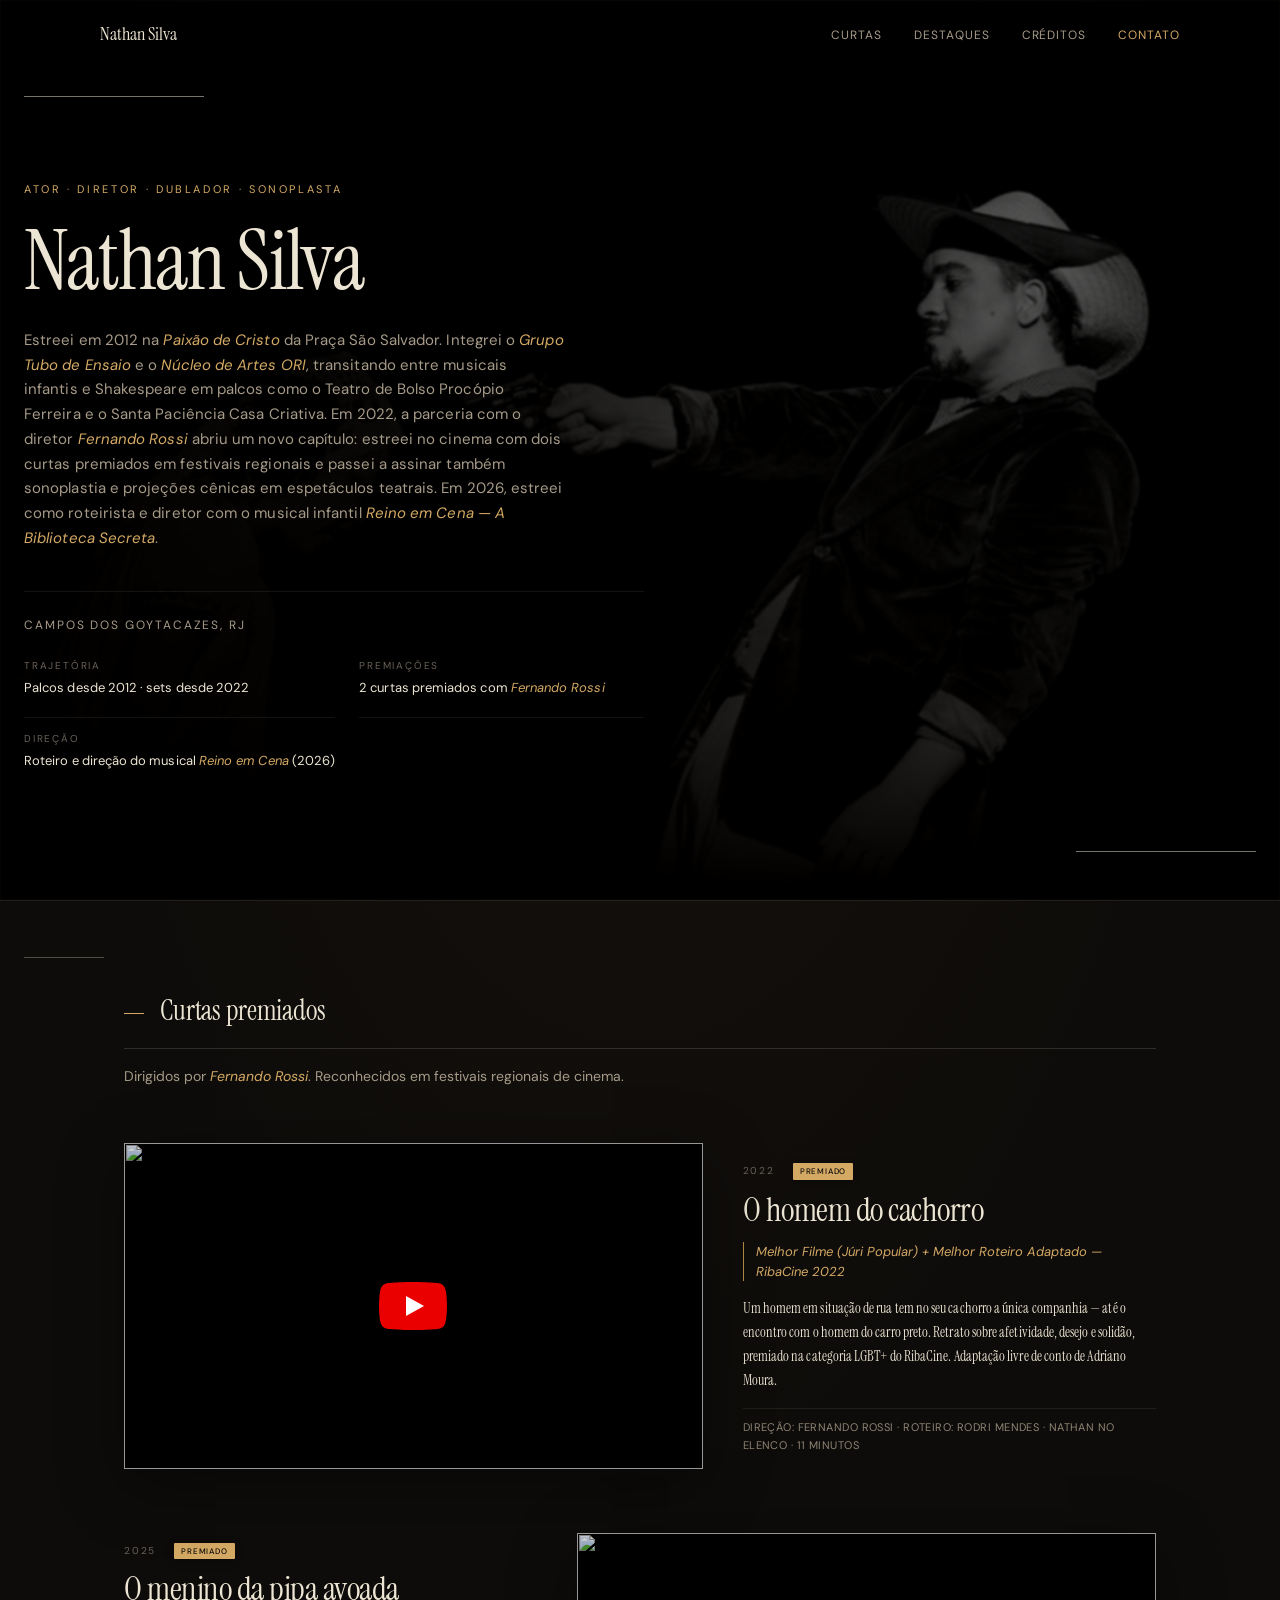
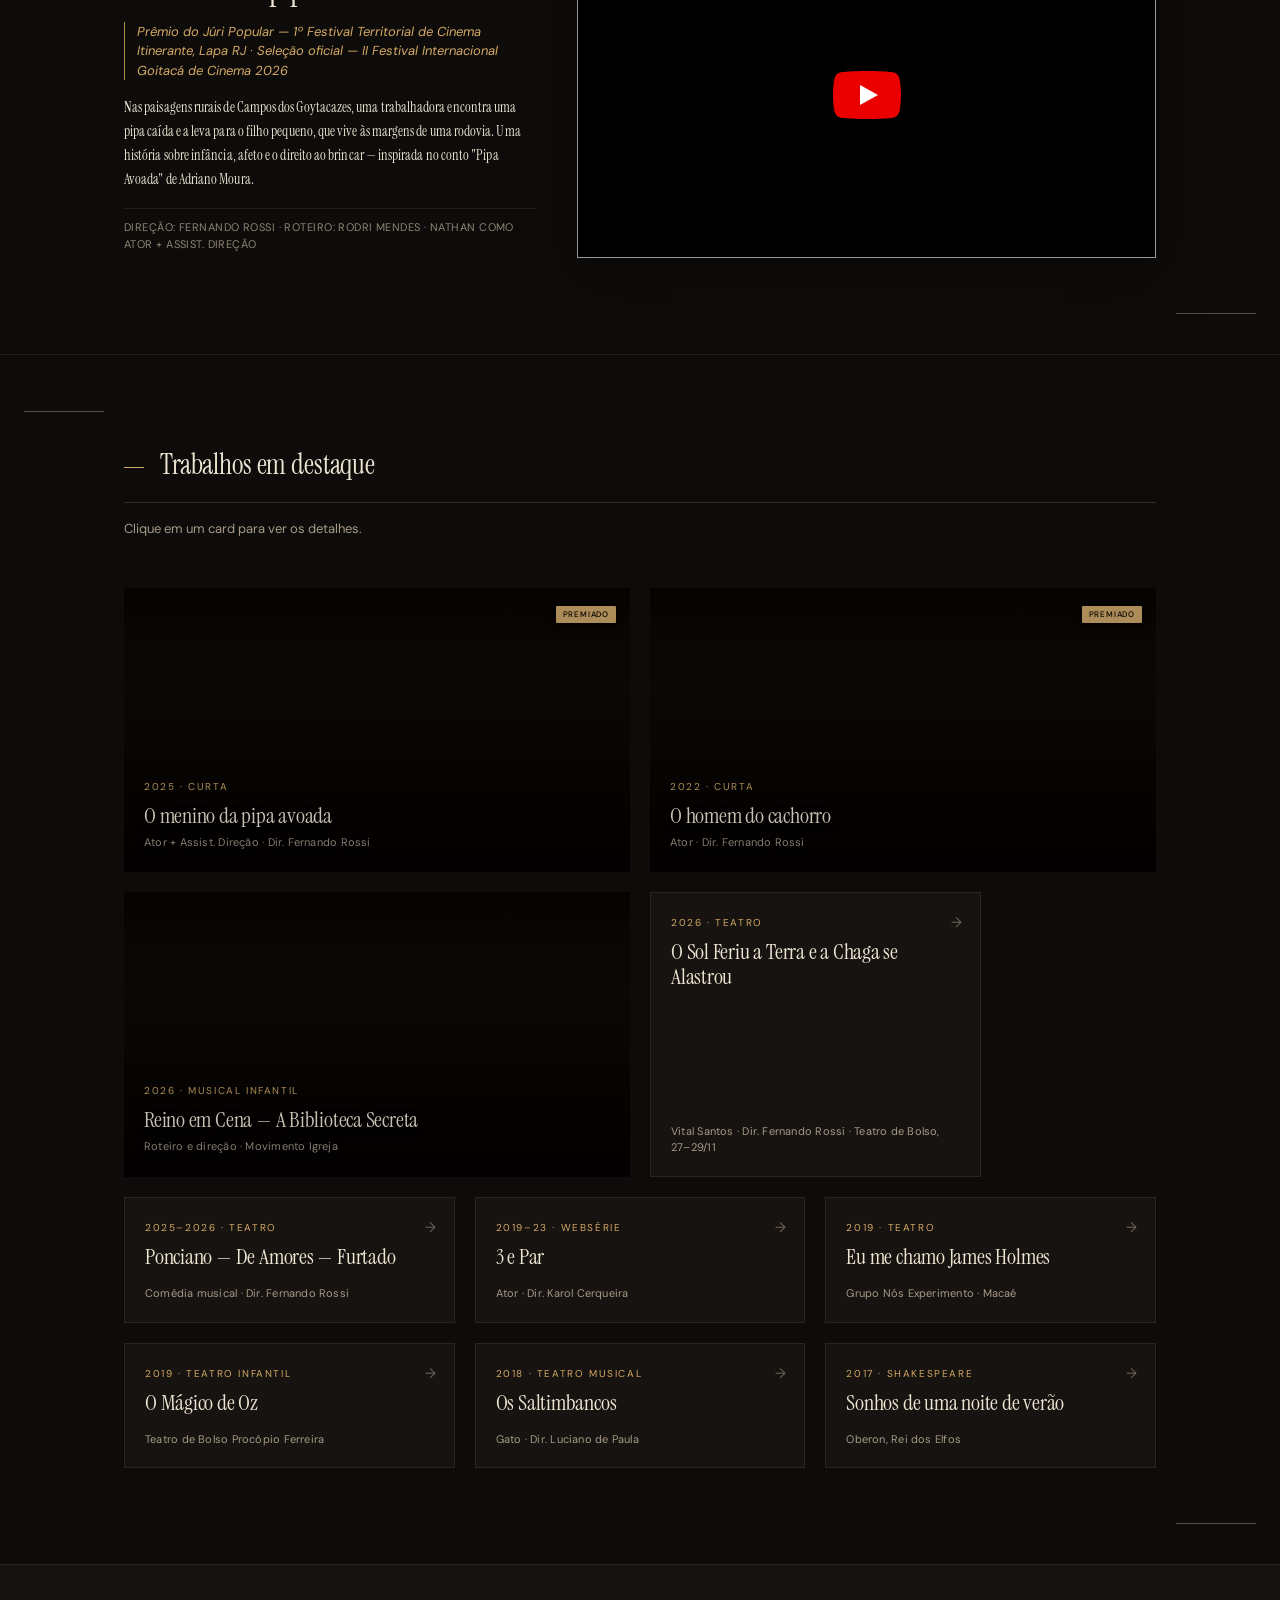
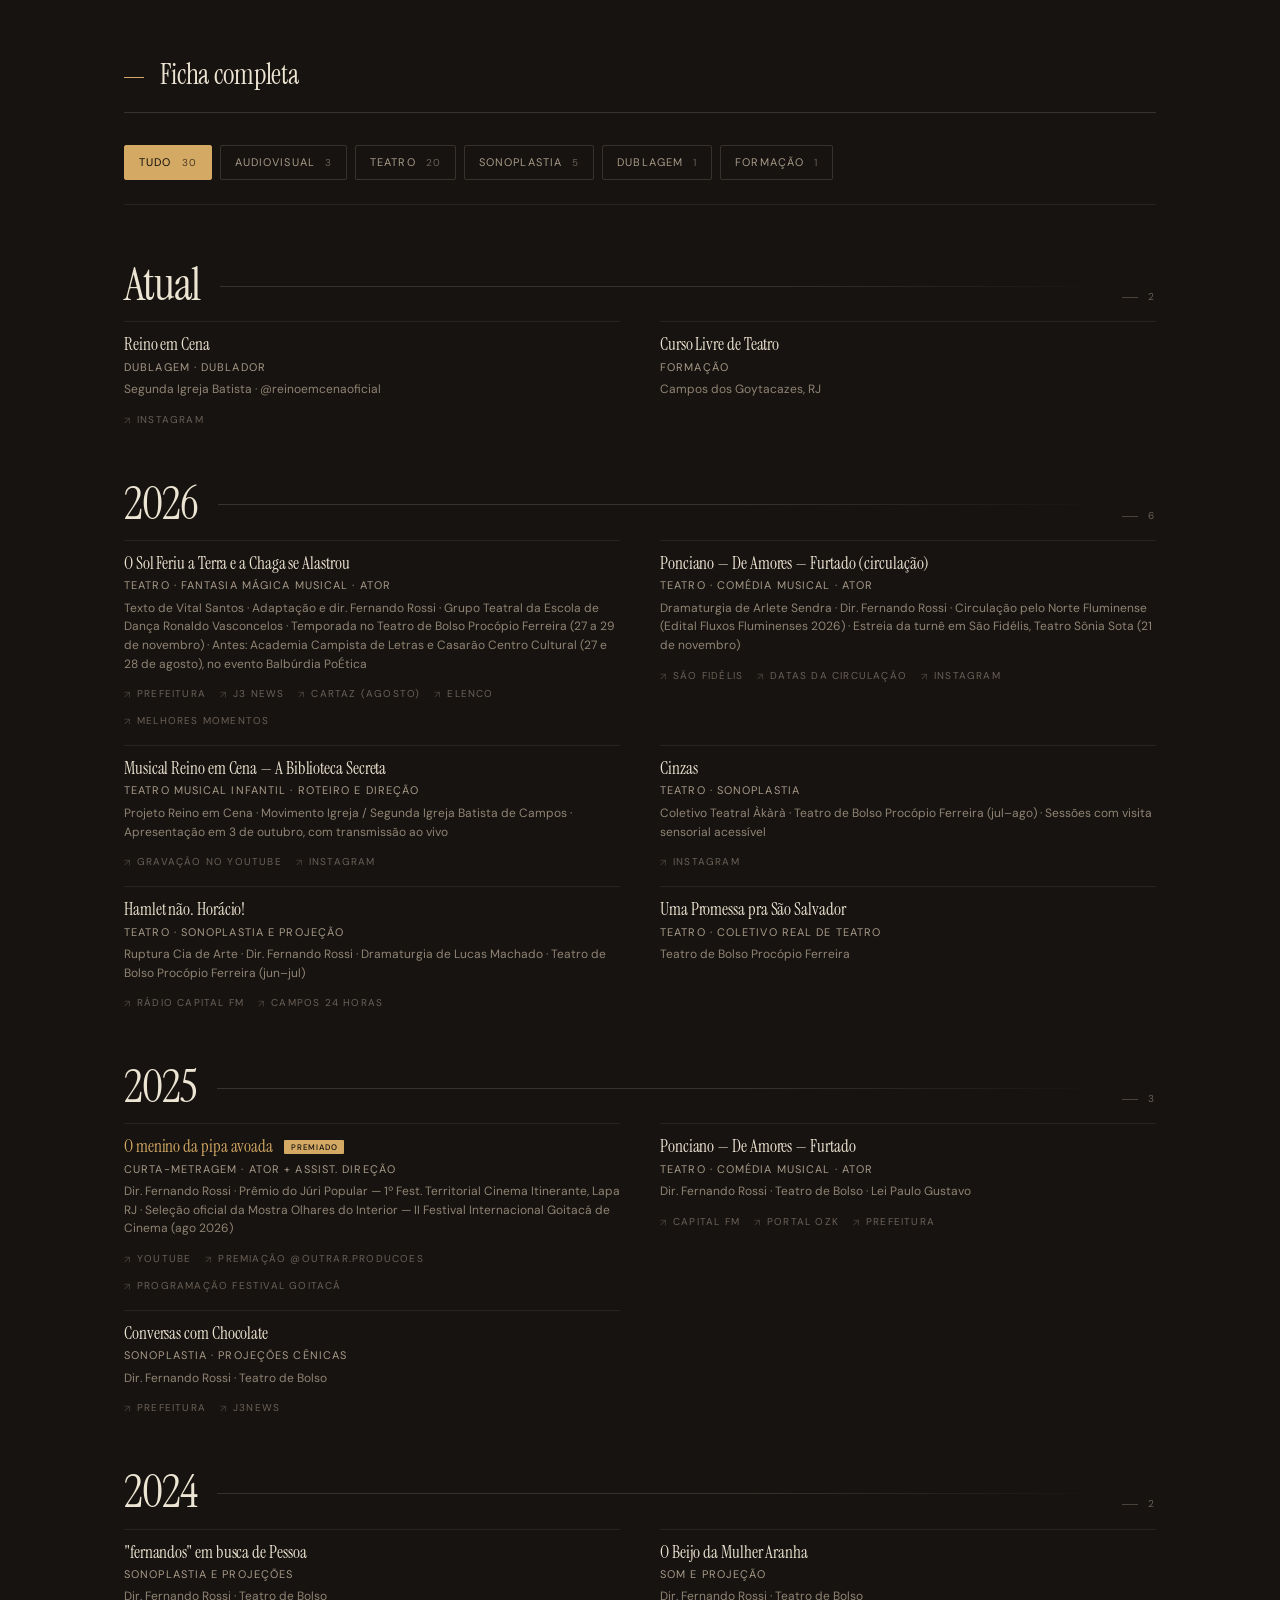
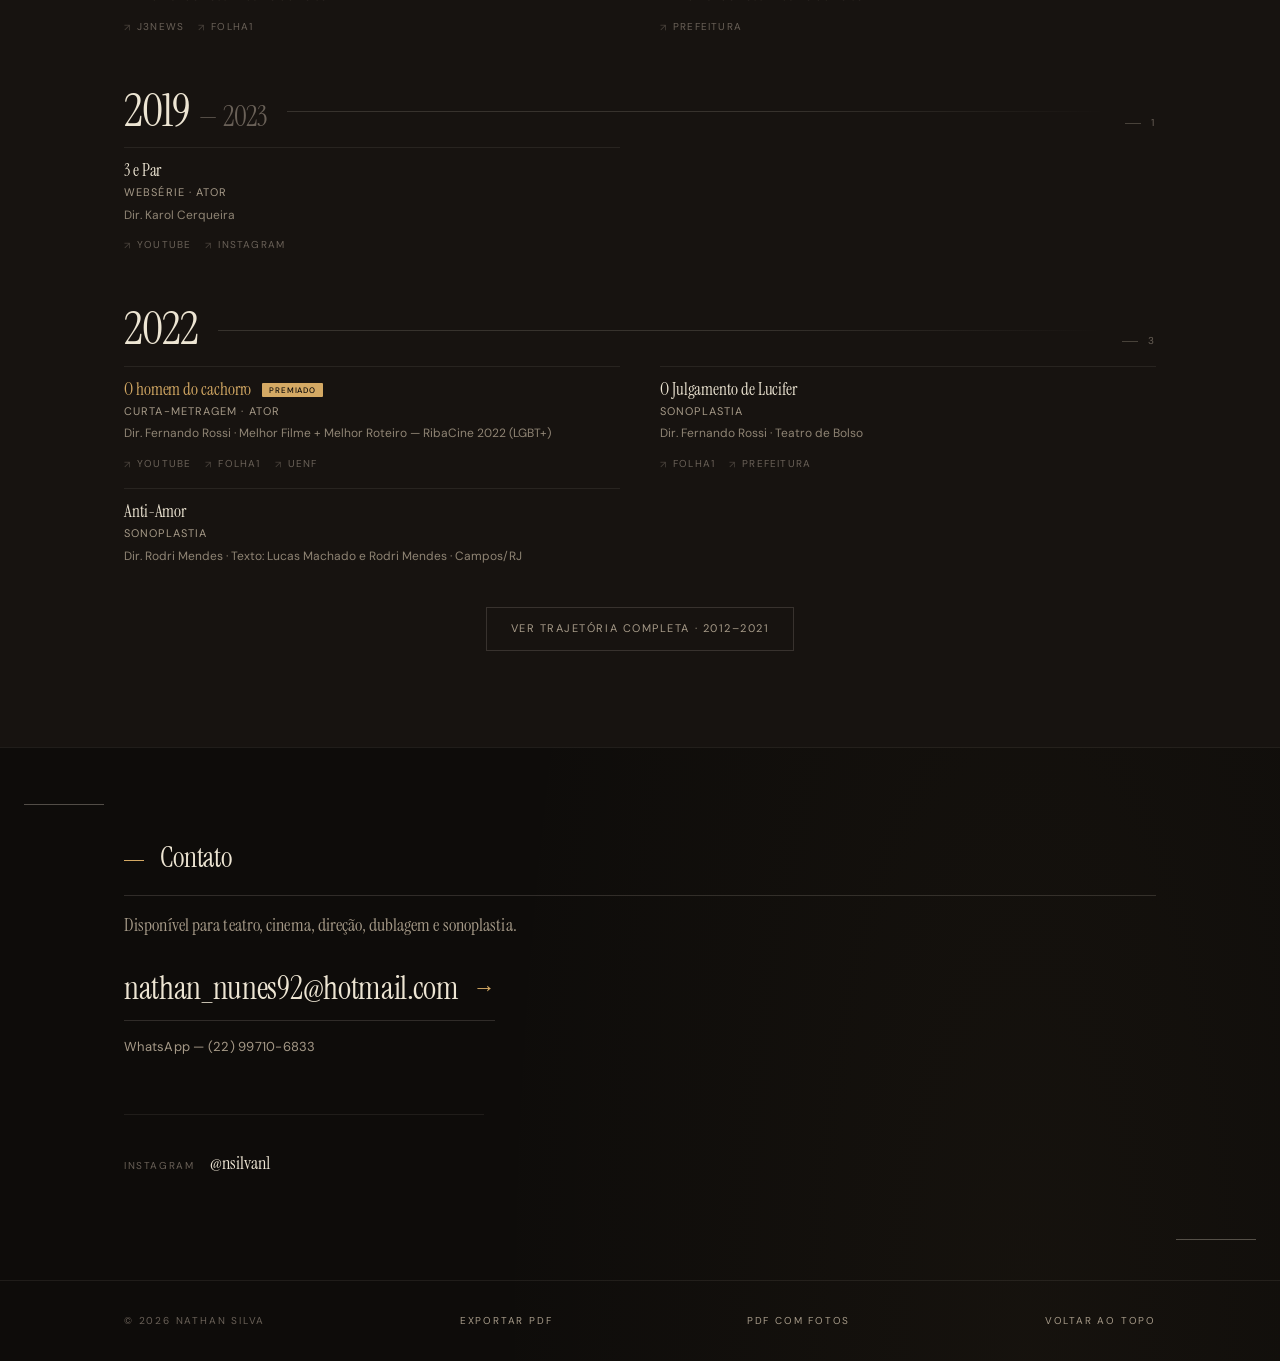
==== classico.html @ 708d8ba4 "Novo design vira a página principal; site antigo fica em /classico - Menu lateral expansível, roda 3" ====
<!DOCTYPE html>
<html lang="pt-BR">
<head>
  <meta charset="UTF-8">
  <meta name="viewport" content="width=device-width, initial-scale=1.0">
  <meta name="description" content="Nathan Silva — Ator, diretor, dublador e sonoplasta. Campos dos Goytacazes, RJ.">
  <meta name="author" content="Nathan Silva">
  <meta property="og:title" content="Nathan Silva — Ator">
  <meta property="og:description" content="Portfólio profissional. Ator dos palcos e das câmeras desde 2012. 2 curtas premiados. Roteiro e direção do musical Reino em Cena (2026).">
  <meta property="og:type" content="website">
  <meta property="og:locale" content="pt_BR">
  <meta property="og:url" content="https://portfolio-artistico.vercel.app/">
  <meta property="og:image" content="https://portfolio-artistico.vercel.app/assets/fotos/og-image.jpg">
  <meta property="og:image:width" content="1200">
  <meta property="og:image:height" content="630">
  <meta name="twitter:card" content="summary_large_image">
  <meta name="theme-color" content="#0e0c0a">
  <meta name="robots" content="noindex">
  <link rel="canonical" href="https://portfolio-artistico.vercel.app/">
  <link rel="icon" href="data:image/svg+xml,%3Csvg xmlns='http://www.w3.org/2000/svg' viewBox='0 0 64 64'%3E%3Crect width='64' height='64' rx='12' fill='%230e0c0a'/%3E%3Ctext x='32' y='46' font-family='Georgia,serif' font-size='40' font-style='italic' fill='%23d4a964' text-anchor='middle'%3EN%3C/text%3E%3C/svg%3E">
  <title>Nathan Silva — Ator</title>
  <script type="application/ld+json">
  {
    "@context": "https://schema.org",
    "@type": "Person",
    "name": "Nathan Silva",
    "jobTitle": "Ator, diretor, dublador e sonoplasta",
    "url": "https://portfolio-artistico.vercel.app/",
    "image": "https://portfolio-artistico.vercel.app/assets/fotos/og-image.jpg",
    "email": "mailto:nathan_nunes92@hotmail.com",
    "telephone": "+55-22-99710-6833",
    "address": { "@type": "PostalAddress", "addressLocality": "Campos dos Goytacazes", "addressRegion": "RJ", "addressCountry": "BR" },
    "sameAs": ["https://instagram.com/nsilvan1"]
  }
  </script>
  <link rel="preconnect" href="https://fonts.googleapis.com">
  <link rel="preconnect" href="https://fonts.gstatic.com" crossorigin>
  <link href="https://fonts.googleapis.com/css2?family=Instrument+Serif:ital@0;1&family=DM+Sans:ital,wght@0,300;0,400;0,500;1,300;1,400&display=swap" rel="stylesheet">
  <link rel="stylesheet" href="css/styles.css">
</head>
<body>

  <!-- NAV -->
  <header class="header" id="header">
    <nav class="nav">
      <a href="#" class="nav__logo">Nathan Silva</a>
      <ul class="nav__menu" id="nav-menu">
        <li><a href="#curtas" class="nav__link" data-scroll-to="curtas">Curtas</a></li>
        <li><a href="#destaques" class="nav__link" data-scroll-to="destaques">Destaques</a></li>
        <li><a href="#creditos" class="nav__link" data-scroll-to="creditos">Créditos</a></li>
        <li><a href="#contato" class="nav__link" data-scroll-to="contato">Contato</a></li>
      </ul>
      <button class="nav__toggle" id="nav-toggle" aria-label="Menu">
        <span></span><span></span>
      </button>
    </nav>
  </header>

  <!-- HERO -->
  <section class="hero" id="hero">
    <div class="hero__bg" aria-hidden="true"></div>
    <div class="hero__inner">
      <p class="hero__eyebrow">Ator &middot; Diretor &middot; Dublador &middot; Sonoplasta</p>
      <h1 class="hero__name">Nathan Silva</h1>
      <p class="hero__bio" id="sobre">
        Estreei em 2012 na <em>Paixão de Cristo</em> da Praça São Salvador. Integrei o <em>Grupo Tubo de Ensaio</em> e o <em>Núcleo de Artes ORI</em>, transitando entre musicais infantis e Shakespeare em palcos como o Teatro de Bolso Procópio Ferreira e o Santa Paciência Casa Criativa. Em 2022, a parceria com o diretor <em>Fernando Rossi</em> abriu um novo capítulo: estreei no cinema com dois curtas premiados em festivais regionais e passei a assinar também sonoplastia e projeções cênicas em espetáculos teatrais. Em 2026, estreei como roteirista e diretor com o musical infantil <em>Reino em Cena — A Biblioteca Secreta</em>.
      </p>
      <button type="button" class="hero__bio-more" id="bio-more">Ler mais</button>
      <div class="hero__meta">
        <p class="hero__location">Campos dos Goytacazes, RJ</p>
        <dl class="hero__facts">
          <div>
            <dt>Trajetória</dt>
            <dd>Palcos desde 2012 &middot; sets desde 2022</dd>
          </div>
          <div>
            <dt>Premiações</dt>
            <dd>2 curtas premiados com <em>Fernando Rossi</em></dd>
          </div>
          <div>
            <dt>Direção</dt>
            <dd>Roteiro e direção do musical <em>Reino em Cena</em> (2026)</dd>
          </div>
        </dl>
      </div>
    </div>
  </section>

  <!-- CURTAS -->
  <section class="curtas" id="curtas">
    <div class="wrap">
      <h2 class="section-label">Curtas premiados</h2>
      <p class="curtas__intro">Dirigidos por <em>Fernando Rossi</em>. Reconhecidos em festivais regionais de cinema.</p>
      <div class="curtas__grid">

        <article class="curtas__item">
          <button type="button" class="curtas__frame" data-video="AfaojNQX7nI" data-title="O homem do cachorro — Fernando Rossi (2022)" aria-label="Reproduzir: O homem do cachorro">
            <img class="curtas__thumb" src="https://i.ytimg.com/vi/AfaojNQX7nI/hqdefault.jpg" alt="" loading="lazy" onload="if(this.naturalWidth>120){const b=new Image();b.onload=()=>{if(b.naturalWidth>=1280)this.src=b.src};b.src='https://i.ytimg.com/vi/AfaojNQX7nI/maxresdefault.jpg';}">
            <span class="curtas__play" aria-hidden="true">
              <svg viewBox="0 0 68 48" width="68" height="48"><path class="curtas__play-bg" d="M66.52 7.74c-.78-2.93-2.49-5.41-5.42-6.19C55.79.13 34 0 34 0S12.21.13 6.9 1.55c-2.93.78-4.63 3.26-5.42 6.19C.06 13.05 0 24 0 24s.06 10.95 1.48 16.26c.78 2.93 2.49 5.41 5.42 6.19C12.21 47.87 34 48 34 48s21.79-.13 27.1-1.55c2.93-.78 4.64-3.26 5.42-6.19C67.94 34.95 68 24 68 24s-.06-10.95-1.48-16.26z" fill="#f00"/><path d="M45 24 27 14v20" fill="#fff"/></svg>
            </span>
          </button>
          <div class="curtas__info">
            <span class="curtas__year">2022 <span class="badge badge--small">Premiado</span></span>
            <h3 class="curtas__title">O homem do cachorro</h3>
            <p class="curtas__tagline">Melhor Filme (Júri Popular) + Melhor Roteiro Adaptado — RibaCine 2022</p>
            <p class="curtas__synopsis">Um homem em situação de rua tem no seu cachorro a única companhia — até o encontro com o homem do carro preto. Retrato sobre afetividade, desejo e solidão, premiado na categoria LGBT+ do RibaCine. Adaptação livre de conto de Adriano Moura.</p>
            <p class="curtas__meta">Direção: Fernando Rossi &middot; Roteiro: Rodri Mendes &middot; Nathan no elenco &middot; 11 minutos</p>
          </div>
        </article>

        <article class="curtas__item">
          <button type="button" class="curtas__frame" data-video="CuZQeJSKTEY" data-start="4" data-title="O menino da pipa avoada — Fernando Rossi (2025)" aria-label="Reproduzir: O menino da pipa avoada">
            <img class="curtas__thumb" src="https://i.ytimg.com/vi/CuZQeJSKTEY/hqdefault.jpg" alt="" loading="lazy" onload="if(this.naturalWidth>120){const b=new Image();b.onload=()=>{if(b.naturalWidth>=1280)this.src=b.src};b.src='https://i.ytimg.com/vi/CuZQeJSKTEY/maxresdefault.jpg';}">
            <span class="curtas__play" aria-hidden="true">
              <svg viewBox="0 0 68 48" width="68" height="48"><path class="curtas__play-bg" d="M66.52 7.74c-.78-2.93-2.49-5.41-5.42-6.19C55.79.13 34 0 34 0S12.21.13 6.9 1.55c-2.93.78-4.63 3.26-5.42 6.19C.06 13.05 0 24 0 24s.06 10.95 1.48 16.26c.78 2.93 2.49 5.41 5.42 6.19C12.21 47.87 34 48 34 48s21.79-.13 27.1-1.55c2.93-.78 4.64-3.26 5.42-6.19C67.94 34.95 68 24 68 24s-.06-10.95-1.48-16.26z" fill="#f00"/><path d="M45 24 27 14v20" fill="#fff"/></svg>
            </span>
          </button>
          <div class="curtas__info">
            <span class="curtas__year">2025 <span class="badge badge--small">Premiado</span></span>
            <h3 class="curtas__title">O menino da pipa avoada</h3>
            <p class="curtas__tagline">Prêmio do Júri Popular — 1º Festival Territorial de Cinema Itinerante, Lapa RJ &middot; Seleção oficial — II Festival Internacional Goitacá de Cinema 2026</p>
            <p class="curtas__synopsis">Nas paisagens rurais de Campos dos Goytacazes, uma trabalhadora encontra uma pipa caída e a leva para o filho pequeno, que vive às margens de uma rodovia. Uma história sobre infância, afeto e o direito ao brincar — inspirada no conto "Pipa Avoada" de Adriano Moura.</p>
            <p class="curtas__meta">Direção: Fernando Rossi &middot; Roteiro: Rodri Mendes &middot; Nathan como Ator + Assist. Direção</p>
          </div>
        </article>

      </div>
    </div>
  </section>

  <!-- DESTAQUES -->
  <section class="destaques" id="destaques">
    <div class="wrap">
      <h2 class="section-label">Trabalhos em destaque</h2>
      <p class="destaques__intro">Clique em um card para ver os detalhes.</p>
      <div class="destaques__grid">

        <button type="button" class="destaques__card destaques__card--photo" data-work="menino-pipa" aria-label="Abrir detalhes: O menino da pipa avoada">
          <div class="destaques__photo" style="background-image:url('https://i.ytimg.com/vi/CuZQeJSKTEY/maxresdefault.jpg')">
            <span class="destaques__badge"><span class="badge badge--small">Premiado</span></span>
            <div class="destaques__info">
              <span class="destaques__year">2025 &middot; Curta</span>
              <h3 class="destaques__title">O menino da pipa avoada</h3>
              <p class="destaques__meta">Ator + Assist. Direção &middot; Dir. Fernando Rossi</p>
            </div>
          </div>
        </button>

        <button type="button" class="destaques__card destaques__card--photo" data-work="homem-cachorro" aria-label="Abrir detalhes: O homem do cachorro">
          <div class="destaques__photo" style="background-image:url('https://i.ytimg.com/vi/AfaojNQX7nI/hqdefault.jpg')">
            <span class="destaques__badge"><span class="badge badge--small">Premiado</span></span>
            <div class="destaques__info">
              <span class="destaques__year">2022 &middot; Curta</span>
              <h3 class="destaques__title">O homem do cachorro</h3>
              <p class="destaques__meta">Ator &middot; Dir. Fernando Rossi</p>
            </div>
          </div>
        </button>

        <button type="button" class="destaques__card destaques__card--photo" data-work="reino-musical" aria-label="Abrir detalhes: Musical Reino em Cena — A Biblioteca Secreta">
          <div class="destaques__photo" style="background-image:url('https://i.ytimg.com/vi/IrnY2JF9JDY/hqdefault.jpg')">
            <div class="destaques__info">
              <span class="destaques__year">2026 &middot; Musical infantil</span>
              <h3 class="destaques__title">Reino em Cena — A Biblioteca Secreta</h3>
              <p class="destaques__meta">Roteiro e direção &middot; Movimento Igreja</p>
            </div>
          </div>
        </button>

        <button type="button" class="destaques__card destaques__card--index destaques__card--wide" data-work="sol-feriu" aria-label="Abrir detalhes: O Sol Feriu a Terra e a Chaga se Alastrou">
          <span class="destaques__year">2026 &middot; Teatro</span>
          <h3 class="destaques__title">O Sol Feriu a Terra e a Chaga se Alastrou</h3>
          <p class="destaques__meta">Vital Santos &middot; Dir. Fernando Rossi &middot; Teatro de Bolso, 27–29/11</p>
          <span class="destaques__arrow" aria-hidden="true">&rarr;</span>
        </button>

        <button type="button" class="destaques__card destaques__card--index" data-work="ponciano" aria-label="Abrir detalhes: Ponciano — De Amores — Furtado">
          <span class="destaques__year">2025–2026 &middot; Teatro</span>
          <h3 class="destaques__title">Ponciano — De Amores — Furtado</h3>
          <p class="destaques__meta">Comédia musical &middot; Dir. Fernando Rossi</p>
          <span class="destaques__arrow" aria-hidden="true">&rarr;</span>
        </button>

        <button type="button" class="destaques__card destaques__card--index" data-work="3-e-par" aria-label="Abrir detalhes: 3 e Par">
          <span class="destaques__year">2019–23 &middot; Websérie</span>
          <h3 class="destaques__title">3 e Par</h3>
          <p class="destaques__meta">Ator &middot; Dir. Karol Cerqueira</p>
          <span class="destaques__arrow" aria-hidden="true">&rarr;</span>
        </button>

        <button type="button" class="destaques__card destaques__card--index" data-work="james-holmes" aria-label="Abrir detalhes: Eu me chamo James Holmes">
          <span class="destaques__year">2019 &middot; Teatro</span>
          <h3 class="destaques__title">Eu me chamo James Holmes</h3>
          <p class="destaques__meta">Grupo Nós Experimento &middot; Macaé</p>
          <span class="destaques__arrow" aria-hidden="true">&rarr;</span>
        </button>

        <button type="button" class="destaques__card destaques__card--index" data-work="mágico-oz" aria-label="Abrir detalhes: O Mágico de Oz">
          <span class="destaques__year">2019 &middot; Teatro infantil</span>
          <h3 class="destaques__title">O Mágico de Oz</h3>
          <p class="destaques__meta">Teatro de Bolso Procópio Ferreira</p>
          <span class="destaques__arrow" aria-hidden="true">&rarr;</span>
        </button>

        <button type="button" class="destaques__card destaques__card--index" data-work="saltimbancos" aria-label="Abrir detalhes: Os Saltimbancos">
          <span class="destaques__year">2018 &middot; Teatro musical</span>
          <h3 class="destaques__title">Os Saltimbancos</h3>
          <p class="destaques__meta">Gato &middot; Dir. Luciano de Paula</p>
          <span class="destaques__arrow" aria-hidden="true">&rarr;</span>
        </button>

        <button type="button" class="destaques__card destaques__card--index" data-work="sonhos-verão" aria-label="Abrir detalhes: Sonhos de uma noite de verão">
          <span class="destaques__year">2017 &middot; Shakespeare</span>
          <h3 class="destaques__title">Sonhos de uma noite de verão</h3>
          <p class="destaques__meta">Oberon, Rei dos Elfos</p>
          <span class="destaques__arrow" aria-hidden="true">&rarr;</span>
        </button>

      </div>
    </div>
  </section>

  <!-- MODAL — detalhes do espetáculo -->
  <dialog class="modal" id="work-modal" aria-labelledby="modal-title">
    <button type="button" class="modal__close" aria-label="Fechar">&times;</button>
    <div class="modal__hero" id="modal-hero">
      <div class="modal__hero-info">
        <span class="modal__year" id="modal-year"></span>
        <h3 class="modal__title" id="modal-title"></h3>
        <p class="modal__tagline" id="modal-tagline"></p>
      </div>
    </div>
    <div class="modal__body">
      <p class="modal__synopsis" id="modal-synopsis"></p>
      <div class="modal__grid">
        <div class="modal__main">
          <dl class="modal__credits" id="modal-credits"></dl>
        </div>
        <aside class="modal__aside">
          <div class="modal__awards" id="modal-awards" hidden>
            <h4>Premiações</h4>
            <ul id="modal-awards-list"></ul>
          </div>
          <div class="modal__links" id="modal-links" hidden>
            <h4>Links</h4>
            <ul id="modal-links-list"></ul>
          </div>
        </aside>
      </div>
    </div>
  </dialog>

  <!-- CREDITOS — timeline com filtros -->
  <section class="creditos" id="creditos">
    <div class="wrap">
      <h2 class="section-label">Ficha completa</h2>

      <div class="creditos__filters" role="tablist">
        <button type="button" class="creditos__filter is-active" data-filter="all">Tudo <span></span></button>
        <button type="button" class="creditos__filter" data-filter="audiovisual">Audiovisual <span></span></button>
        <button type="button" class="creditos__filter" data-filter="teatro">Teatro <span></span></button>
        <button type="button" class="creditos__filter" data-filter="sonoplastia">Sonoplastia <span></span></button>
        <button type="button" class="creditos__filter" data-filter="dublagem">Dublagem <span></span></button>
        <button type="button" class="creditos__filter" data-filter="formacao">Formação <span></span></button>
      </div>

      <div class="chapters is-collapsed" id="chapters">

        <section class="chapter" data-year="atual">
          <header class="chapter__header">
            <h3 class="chapter__year">Atual</h3>
            <span class="chapter__line" aria-hidden="true"></span>
            <span class="chapter__count">2</span>
          </header>
          <ul class="chapter__items">
            <li class="work" data-type="dublagem">
              <h4 class="work__title">Reino em Cena</h4><span class="work__meta">Dublagem &middot; Dublador</span>
              <p class="work__extra">Segunda Igreja Batista &middot; @reinoemcenaoficial</p>
              <ul class="work__sources"><li><a href="https://www.instagram.com/reinoemcenaoficial/" target="_blank" rel="noopener">Instagram</a></li></ul>
            </li>
            <li class="work" data-type="formacao">
              <h4 class="work__title">Curso Livre de Teatro</h4><span class="work__meta">Formação</span>
              <p class="work__extra">Campos dos Goytacazes, RJ</p>
            </li>
          </ul>
        </section>

        <section class="chapter" data-year="2026">
          <header class="chapter__header">
            <h3 class="chapter__year">2026</h3>
            <span class="chapter__line" aria-hidden="true"></span>
            <span class="chapter__count">6</span>
          </header>
          <ul class="chapter__items">
            <li class="work" data-type="teatro">
              <h4 class="work__title">O Sol Feriu a Terra e a Chaga se Alastrou</h4><span class="work__meta">Teatro &middot; Fantasia mágica musical &middot; Ator</span>
              <p class="work__extra">Texto de Vital Santos &middot; Adaptação e dir. Fernando Rossi &middot; Grupo Teatral da Escola de Dança Ronaldo Vasconcelos &middot; Temporada no Teatro de Bolso Procópio Ferreira (27 a 29 de novembro) &middot; Antes: Academia Campista de Letras e Casarão Centro Cultural (27 e 28 de agosto), no evento Balbúrdia PoÉtica</p>
              <ul class="work__sources">
                <li><a href="https://campos.rj.gov.br/2026/11/24/teatro-de-bolso-recebe-cinco-apresentacoes-de-teatro-nos-dias-27-28-e-29-de-novembro/" target="_blank" rel="noopener">Prefeitura</a></li>
                <li><a href="https://www.instagram.com/reel/DgIIkVPtN-D/" target="_blank" rel="noopener">J3 News</a></li>
                <li><a href="https://www.instagram.com/p/DclC6eVRKz2/" target="_blank" rel="noopener">Cartaz (agosto)</a></li>
                <li><a href="https://www.instagram.com/p/DcqjpnelVpz/" target="_blank" rel="noopener">Elenco</a></li>
                <li><a href="https://www.instagram.com/p/DclHguclTID/" target="_blank" rel="noopener">Melhores momentos</a></li>
              </ul>
            </li>
            <li class="work" data-type="teatro">
              <h4 class="work__title">Ponciano — De Amores — Furtado (circulação)</h4><span class="work__meta">Teatro &middot; Comédia musical &middot; Ator</span>
              <p class="work__extra">Dramaturgia de Arlete Sendra &middot; Dir. Fernando Rossi &middot; Circulação pelo Norte Fluminense (Edital Fluxos Fluminenses 2026) &middot; Estreia da turnê em São Fidélis, Teatro Sônia Sota (21 de novembro)</p>
              <ul class="work__sources">
                <li><a href="https://www.instagram.com/p/Df5Dy2Ppblq/" target="_blank" rel="noopener">São Fidélis</a></li>
                <li><a href="https://www.instagram.com/p/Df0cPdOzFCP/" target="_blank" rel="noopener">Datas da circulação</a></li>
                <li><a href="https://www.instagram.com/ponciano.furtado/" target="_blank" rel="noopener">Instagram</a></li>
              </ul>
            </li>
            <li class="work" data-type="teatro">
              <h4 class="work__title">Musical Reino em Cena — A Biblioteca Secreta</h4><span class="work__meta">Teatro musical infantil &middot; Roteiro e direção</span>
              <p class="work__extra">Projeto Reino em Cena &middot; Movimento Igreja / Segunda Igreja Batista de Campos &middot; Apresentação em 3 de outubro, com transmissão ao vivo</p>
              <ul class="work__sources">
                <li><a href="https://www.youtube.com/watch?v=IrnY2JF9JDY" target="_blank" rel="noopener">Gravação no YouTube</a></li>
                <li><a href="https://www.instagram.com/reinoemcenaoficial/" target="_blank" rel="noopener">Instagram</a></li>
              </ul>
            </li>
            <li class="work" data-type="teatro">
              <h4 class="work__title">Cinzas</h4><span class="work__meta">Teatro &middot; Sonoplastia</span>
              <p class="work__extra">Coletivo Teatral Àkàrà &middot; Teatro de Bolso Procópio Ferreira (jul–ago) &middot; Sessões com visita sensorial acessível</p>
              <ul class="work__sources">
                <li><a href="https://www.instagram.com/espetaculocinzas/" target="_blank" rel="noopener">Instagram</a></li>
              </ul>
            </li>
            <li class="work" data-type="teatro">
              <h4 class="work__title">Hamlet não. Horácio!</h4><span class="work__meta">Teatro &middot; Sonoplastia e projeção</span>
              <p class="work__extra">Ruptura Cia de Arte &middot; Dir. Fernando Rossi &middot; Dramaturgia de Lucas Machado &middot; Teatro de Bolso Procópio Ferreira (jun–jul)</p>
              <ul class="work__sources">
                <li><a href="https://capitalfmradio.com.br/hamlet-nao-horacio-estreia-no-teatro-de-bolso-com-releitura-do-classico-de-shakespeare/" target="_blank" rel="noopener">Rádio Capital FM</a></li>
                <li><a href="https://campos24horas.com.br/noticia/hamlet-nao-horacio-leva-humor-e-metalinguagem-ao-palco-do-teatro-de-bolso" target="_blank" rel="noopener">Campos 24 Horas</a></li>
              </ul>
            </li>
            <li class="work" data-type="teatro">
              <h4 class="work__title">Uma Promessa pra São Salvador</h4><span class="work__meta">Teatro &middot; Coletivo Real de Teatro</span>
              <p class="work__extra">Teatro de Bolso Procópio Ferreira</p>
            </li>
          </ul>
        </section>

        <section class="chapter" data-year="2025">
          <header class="chapter__header">
            <h3 class="chapter__year">2025</h3>
            <span class="chapter__line" aria-hidden="true"></span>
            <span class="chapter__count">3</span>
          </header>
          <ul class="chapter__items">
            <li class="work work--premiado" data-type="audiovisual">
              <h4 class="work__title">O menino da pipa avoada <span class="badge">Premiado</span></h4><span class="work__meta">Curta-metragem &middot; Ator + Assist. Direção</span>
              <p class="work__extra">Dir. Fernando Rossi &middot; Prêmio do Júri Popular — 1º Fest. Territorial Cinema Itinerante, Lapa RJ &middot; Seleção oficial da Mostra Olhares do Interior — II Festival Internacional Goitacá de Cinema (ago 2026)</p>
              <ul class="work__sources">
                <li><a href="https://www.youtube.com/watch?v=CuZQeJSKTEY" target="_blank" rel="noopener">YouTube</a></li>
                <li><a href="https://www.instagram.com/p/DSOkwJsDfXH/" target="_blank" rel="noopener">Premiação @outrar.producoes</a></li>
                <li><a href="https://nf10.com.br/wp-content/uploads/2026/08/festival-goitaca-de-cinema-homenageia-tonico-pereira-e-divulga-programacao-da-2a-edicao.pdf" target="_blank" rel="noopener">Programação Festival Goitacá</a></li>
              </ul>
            </li>
            <li class="work" data-type="teatro">
              <h4 class="work__title">Ponciano — De Amores — Furtado</h4><span class="work__meta">Teatro &middot; Comédia musical &middot; Ator</span>
              <p class="work__extra">Dir. Fernando Rossi &middot; Teatro de Bolso &middot; Lei Paulo Gustavo</p>
              <ul class="work__sources">
                <li><a href="https://capitalfmradio.com.br/espetaculo-ponciano-de-amores-furtado-estreia-em-campos/" target="_blank" rel="noopener">Capital FM</a></li>
                <li><a href="https://www.portalozk.com/vaf/noticias/entretenimento/teatro-de-bolso-recebe-ponciano-de-amores-furtado-neste-final-de-semana/44063/" target="_blank" rel="noopener">Portal OZK</a></li>
                <li><a href="https://www.campos.rj.gov.br/exibirNoticia.php?id_noticia=98773" target="_blank" rel="noopener">Prefeitura</a></li>
              </ul>
            </li>
            <li class="work" data-type="sonoplastia">
              <h4 class="work__title">Conversas com Chocolate</h4><span class="work__meta">Sonoplastia &middot; Projeções cênicas</span>
              <p class="work__extra">Dir. Fernando Rossi &middot; Teatro de Bolso</p>
              <ul class="work__sources">
                <li><a href="https://campos.rj.gov.br/exibirNoticia.php?id_noticia=97681" target="_blank" rel="noopener">Prefeitura</a></li>
                <li><a href="https://j3news.com/2025/07/05/peca-conversas-com-chocolate-em-cartaz-neste-fim-de-semana-no-teatro-de-bolso/" target="_blank" rel="noopener">J3News</a></li>
              </ul>
            </li>
          </ul>
        </section>

        <section class="chapter" data-year="2024">
          <header class="chapter__header">
            <h3 class="chapter__year">2024</h3>
            <span class="chapter__line" aria-hidden="true"></span>
            <span class="chapter__count">2</span>
          </header>
          <ul class="chapter__items">
            <li class="work" data-type="sonoplastia">
              <h4 class="work__title">"fernandos" em busca de Pessoa</h4><span class="work__meta">Sonoplastia e Projeções</span>
              <p class="work__extra">Dir. Fernando Rossi &middot; Teatro de Bolso</p>
              <ul class="work__sources">
                <li><a href="https://j3news.com/2024/10/24/espetaculo-no-teatro-de-bolso-retrata-o-poeta-portugues-fernando-pessoa/" target="_blank" rel="noopener">J3News</a></li>
                <li><a href="https://www.folha1.com.br/cultura_e_lazer/2024/10/1303305-espetaculo-fernandos-em-busca-de-pessoa-chega-ao-teatro-de-bolso-procopio-ferreira-em-campos.html" target="_blank" rel="noopener">Folha1</a></li>
              </ul>
            </li>
            <li class="work" data-type="sonoplastia">
              <h4 class="work__title">O Beijo da Mulher Aranha</h4><span class="work__meta">Som e Projeção</span>
              <p class="work__extra">Dir. Fernando Rossi &middot; Teatro de Bolso</p>
              <ul class="work__sources"><li><a href="https://www.campos.rj.gov.br/exibirNoticia.php?id_noticia=91979" target="_blank" rel="noopener">Prefeitura</a></li></ul>
            </li>
          </ul>
        </section>

        <section class="chapter" data-year="2019-23">
          <header class="chapter__header">
            <h3 class="chapter__year">2019 <span class="chapter__range">— 2023</span></h3>
            <span class="chapter__line" aria-hidden="true"></span>
            <span class="chapter__count">1</span>
          </header>
          <ul class="chapter__items">
            <li class="work" data-type="audiovisual">
              <h4 class="work__title">3 e Par</h4><span class="work__meta">Websérie &middot; Ator</span>
              <p class="work__extra">Dir. Karol Cerqueira</p>
              <ul class="work__sources">
                <li><a href="https://www.youtube.com/@webserie3epar" target="_blank" rel="noopener">YouTube</a></li>
                <li><a href="https://www.instagram.com/webserie3epar/" target="_blank" rel="noopener">Instagram</a></li>
              </ul>
            </li>
          </ul>
        </section>

        <section class="chapter" data-year="2022">
          <header class="chapter__header">
            <h3 class="chapter__year">2022</h3>
            <span class="chapter__line" aria-hidden="true"></span>
            <span class="chapter__count">3</span>
          </header>
          <ul class="chapter__items">
            <li class="work work--premiado" data-type="audiovisual">
              <h4 class="work__title">O homem do cachorro <span class="badge">Premiado</span></h4><span class="work__meta">Curta-metragem &middot; Ator</span>
              <p class="work__extra">Dir. Fernando Rossi &middot; Melhor Filme + Melhor Roteiro — RibaCine 2022 (LGBT+)</p>
              <ul class="work__sources">
                <li><a href="https://www.youtube.com/watch?v=AfaojNQX7nI" target="_blank" rel="noopener">YouTube</a></li>
                <li><a href="https://www.folha1.com.br/blogs/blogdomatheusberriel/2022/10/1285689-filme-de-fernando-rossi-e-rodri-mendes-leva-dois-premios-no-festival-de-cinema-de-rio-bonito.html" target="_blank" rel="noopener">Folha1</a></li>
                <li><a href="https://uenf.br/portal/noticias/cine-darcy-da-uenf-exibiu-producoes-audiovisuais-campistas-faroeste-cabrunco-e-o-homem-do-cachorro/" target="_blank" rel="noopener">UENF</a></li>
              </ul>
            </li>
            <li class="work" data-type="sonoplastia">
              <h4 class="work__title">O Julgamento de Lucifer</h4><span class="work__meta">Sonoplastia</span>
              <p class="work__extra">Dir. Fernando Rossi &middot; Teatro de Bolso</p>
              <ul class="work__sources">
                <li><a href="https://www.folha1.com.br/cultura_e_lazer/2022/11/1286040-espetaculo-o-julgamento-de-lucifer-no-teatro-de-bolso-de-sexta-a-domingo.html" target="_blank" rel="noopener">Folha1</a></li>
                <li><a href="https://campos.rj.gov.br/exibirNoticia.php?id_noticia=76813" target="_blank" rel="noopener">Prefeitura</a></li>
              </ul>
            </li>
            <li class="work" data-type="sonoplastia">
              <h4 class="work__title">Anti-Amor</h4><span class="work__meta">Sonoplastia</span>
              <p class="work__extra">Dir. Rodri Mendes &middot; Texto: Lucas Machado e Rodri Mendes &middot; Campos/RJ</p>
            </li>
          </ul>
        </section>

        <section class="chapter chapter--old" data-year="2021">
          <header class="chapter__header">
            <h3 class="chapter__year">2021</h3>
            <span class="chapter__line" aria-hidden="true"></span>
            <span class="chapter__count">1</span>
          </header>
          <ul class="chapter__items">
            <li class="work" data-type="teatro">
              <h4 class="work__title">Encontro no bar</h4><span class="work__meta">Teatro &middot; Leituras Santas &middot; Ator</span>
              <p class="work__extra">Santa Paciência Casa Criativa</p>
            </li>
          </ul>
        </section>

        <section class="chapter chapter--old" data-year="2020">
          <header class="chapter__header">
            <h3 class="chapter__year">2020</h3>
            <span class="chapter__line" aria-hidden="true"></span>
            <span class="chapter__count">1</span>
          </header>
          <ul class="chapter__items">
            <li class="work" data-type="teatro">
              <h4 class="work__title">Piquenique no Front</h4><span class="work__meta">Teatro &middot; Leituras Santas &middot; Ator</span>
              <p class="work__extra">Dir. Fernando Rossi &middot; Online (pandemia)</p>
            </li>
          </ul>
        </section>

        <section class="chapter chapter--old" data-year="2019">
          <header class="chapter__header">
            <h3 class="chapter__year">2019</h3>
            <span class="chapter__line" aria-hidden="true"></span>
            <span class="chapter__count">2</span>
          </header>
          <ul class="chapter__items">
            <li class="work" data-type="teatro">
              <h4 class="work__title">Eu me chamo James Holmes</h4><span class="work__meta">Teatro &middot; Ator</span>
              <p class="work__extra">Grupo Nós Experimento &middot; Rinha das Artes, Macaé</p>
              <ul class="work__sources"><li><a href="https://www.instagram.com/nosexperimento/" target="_blank" rel="noopener">Instagram</a></li></ul>
            </li>
            <li class="work" data-type="teatro">
              <h4 class="work__title">O Mágico de Oz</h4><span class="work__meta">Teatro &middot; Ator</span>
              <p class="work__extra">Teatro de Bolso Procópio Ferreira</p>
              <ul class="work__sources"><li><a href="https://www.facebook.com/tbprocopioferreira/videos/m%C3%A1gico-de-oz-sess%C3%A3o-extra-domingo-20102019-%C3%A0s-1830/2562838530474286/" target="_blank" rel="noopener">Facebook Teatro de Bolso</a></li></ul>
            </li>
          </ul>
        </section>

        <section class="chapter chapter--old" data-year="2018">
          <header class="chapter__header">
            <h3 class="chapter__year">2018</h3>
            <span class="chapter__line" aria-hidden="true"></span>
            <span class="chapter__count">5</span>
          </header>
          <ul class="chapter__items">
            <li class="work" data-type="teatro">
              <h4 class="work__title">Os Saltimbancos</h4><span class="work__meta">Teatro musical &middot; Gato &middot; Ator</span>
              <p class="work__extra">Núcleo de Artes ORI &middot; Dir. Luciano de Paula &middot; Bienal do Livro &middot; Teatro de Bolso &middot; Projeto 1001 Espetáculos</p>
              <ul class="work__sources"><li><a href="https://campos.rj.gov.br/exibirNoticia.php?id_noticia=49272" target="_blank" rel="noopener">Prefeitura</a></li></ul>
            </li>
            <li class="work" data-type="teatro">
              <h4 class="work__title">O palhaço Paçoca no mundo mágico das Histórias</h4><span class="work__meta">Teatro &middot; Ator</span>
              <p class="work__extra">Núcleo de Artes ORI &middot; Teatro de Bolso Procópio Ferreira</p>
              <ul class="work__sources"><li><a href="https://campos.rj.gov.br/exibirNoticia.php?id_noticia=48944" target="_blank" rel="noopener">Prefeitura</a></li></ul>
            </li>
            <li class="work" data-type="teatro">
              <h4 class="work__title">O Pagador de Promessas</h4><span class="work__meta">Teatro &middot; Dias Gomes &middot; Ator</span>
              <p class="work__extra">Teatro de Bolso Procópio Ferreira</p>
            </li>
            <li class="work" data-type="teatro">
              <h4 class="work__title">Esquetes: Calabar, Eles não usam Black Tie, Ópera do Malandro, Vestido de Noiva</h4><span class="work__meta">Teatro &middot; Ator</span>
              <p class="work__extra">Curso Livre de Teatro</p>
            </li>
            <li class="work" data-type="teatro">
              <h4 class="work__title">O Tango dos Assassinos</h4><span class="work__meta">Teatro &middot; Esquete &middot; Ator</span>
              <p class="work__extra">Festival de Esquetes de Campos</p>
            </li>
          </ul>
        </section>

        <section class="chapter chapter--old" data-year="2017-18">
          <header class="chapter__header">
            <h3 class="chapter__year">2017 <span class="chapter__range">— 2018</span></h3>
            <span class="chapter__line" aria-hidden="true"></span>
            <span class="chapter__count">1</span>
          </header>
          <ul class="chapter__items">
            <li class="work" data-type="teatro">
              <h4 class="work__title">Coisas da Gente</h4><span class="work__meta">Teatro &middot; Grupo Tubo de Ensaio &middot; Ator</span>
              <p class="work__extra">Festival Doces Palavras 2017 &middot; Temporada Teatro de Bolso 2018 (Projeto 1001 Espetáculos)</p>
              <ul class="work__sources"><li><a href="https://www.instagram.com/tubodeensaiocampos/" target="_blank" rel="noopener">Instagram</a></li></ul>
            </li>
          </ul>
        </section>

        <section class="chapter chapter--old" data-year="2017">
          <header class="chapter__header">
            <h3 class="chapter__year">2017</h3>
            <span class="chapter__line" aria-hidden="true"></span>
            <span class="chapter__count">2</span>
          </header>
          <ul class="chapter__items">
            <li class="work" data-type="teatro">
              <h4 class="work__title">Sonhos de uma noite de verão</h4><span class="work__meta">Teatro &middot; Shakespeare &middot; Oberon (Rei dos Elfos)</span>
              <p class="work__extra">Teatro de Bolso &middot; Curso Livre de Teatro</p>
              <ul class="work__sources"><li><a href="https://www.facebook.com/tbprocopioferreira/photos/pb.100063542264382.-2207520000/1428153123949247/?type=3" target="_blank" rel="noopener">Facebook Teatro de Bolso</a></li></ul>
            </li>
            <li class="work" data-type="teatro">
              <h4 class="work__title">Exercício Cênico — Musical</h4><span class="work__meta">Teatro &middot; Dançarino &middot; Grease + Valerie (Glee)</span>
              <p class="work__extra">Curso Livre de Teatro</p>
            </li>
          </ul>
        </section>

        <section class="chapter chapter--old" data-year="2012-18">
          <header class="chapter__header">
            <h3 class="chapter__year">2012 <span class="chapter__range">— 2018</span></h3>
            <span class="chapter__line" aria-hidden="true"></span>
            <span class="chapter__count">1</span>
          </header>
          <ul class="chapter__items">
            <li class="work" data-type="teatro">
              <h4 class="work__title">Paixão de Cristo</h4><span class="work__meta">Apóstolo Tiago (2013) &middot; Pedro (2014) &middot; João (2017) &middot; Judas (2018)</span>
              <p class="work__extra">Dir. Pedro Carneiro &middot; Praça São Salvador &middot; Grupo Teatro Sacro Dom Carlos Alberto Navarro</p>
            </li>
          </ul>
        </section>

      </div>

      <button type="button" class="chapters__more" id="chapters-more" aria-expanded="false">Ver trajetória completa &middot; 2012–2021</button>
    </div>
  </section>


  <!-- CONTATO -->
  <section class="contato" id="contato">
    <div class="wrap">
      <h2 class="section-label">Contato</h2>
      <div class="contato__cta">
        <p class="contato__lead">Disponível para teatro, cinema, direção, dublagem e sonoplastia.</p>
        <a class="contato__primary" href="mailto:nathan_nunes92@hotmail.com">
          nathan_nunes92@hotmail.com
          <span aria-hidden="true">&rarr;</span>
        </a>
        <a class="contato__secondary" href="https://wa.me/5522997106833?text=Ol%C3%A1%20Nathan%2C%20vi%20seu%20portf%C3%B3lio" target="_blank" rel="noopener">WhatsApp — (22) 99710-6833</a>
      </div>
      <div class="contato__social">
        <a href="https://instagram.com/nsilvan1" target="_blank" rel="noopener"><span>Instagram</span><em>@nsilvan1</em></a>
      </div>
    </div>
  </section>

  <!-- FOOTER -->
  <footer class="footer">
    <div class="wrap">
      <span>&copy; 2026 Nathan Silva</span>
      <a href="portfolio-pdf.html?print" target="_blank" rel="noopener" title="Currículo em texto — escolha 'Salvar como PDF'">Exportar PDF</a>
      <a href="portfolio-pdf-fotos.html?print" target="_blank" rel="noopener" title="Versão visual com fotos — escolha 'Salvar como PDF'">PDF com fotos</a>
      <a href="#hero">Voltar ao topo</a>
    </div>
  </footer>

  <script>
    // Minimal JS — smooth scroll + header
    document.querySelectorAll('[data-scroll-to]').forEach(el => {
      el.addEventListener('click', e => {
        e.preventDefault();
        const target = document.getElementById(el.dataset.scrollTo);
        if (target) target.scrollIntoView({ behavior: 'smooth', block: 'start' });
        // close mobile menu
        document.getElementById('nav-menu').classList.remove('open');
        document.getElementById('nav-toggle').classList.remove('open');
      });
    });
    document.getElementById('nav-toggle').addEventListener('click', () => {
      document.getElementById('nav-menu').classList.toggle('open');
      document.getElementById('nav-toggle').classList.toggle('open');
    });
    window.addEventListener('scroll', () => {
      document.getElementById('header').classList.toggle('scrolled', window.scrollY > 40);
    }, { passive: true });

    // Scrollspy — destaca o link da seção visível
    const spyLinks = document.querySelectorAll('.nav__link[data-scroll-to]');
    const spyObserver = new IntersectionObserver(entries => {
      entries.forEach(entry => {
        if (!entry.isIntersecting) return;
        spyLinks.forEach(l => l.classList.toggle('is-active', l.dataset.scrollTo === entry.target.id));
      });
    }, { rootMargin: '-40% 0px -55% 0px' });
    ['curtas', 'destaques', 'creditos', 'contato'].forEach(id => {
      const el = document.getElementById(id);
      if (el) spyObserver.observe(el);
    });

    // Hero — "ler mais" no mobile
    const bio = document.querySelector('.hero__bio');
    const bioBtn = document.getElementById('bio-more');
    if (bioBtn) bioBtn.addEventListener('click', () => {
      bio.classList.toggle('is-expanded');
      bioBtn.textContent = bio.classList.contains('is-expanded') ? 'Ler menos' : 'Ler mais';
    });

    // Créditos — contadores calculados automaticamente a partir do HTML
    const allWorks = document.querySelectorAll('.chapter .work');
    document.querySelectorAll('.creditos__filter').forEach(btn => {
      const f = btn.dataset.filter;
      const n = f === 'all' ? allWorks.length
        : document.querySelectorAll(`.chapter .work[data-type="${f}"]`).length;
      const span = btn.querySelector('span');
      if (span) span.textContent = n;
    });

    // Créditos — "ver trajetória completa" (anos antigos ficam recolhidos)
    const chaptersWrap = document.getElementById('chapters');
    const chaptersMore = document.getElementById('chapters-more');
    function expandChapters() {
      chaptersWrap.classList.remove('is-collapsed');
      chaptersMore.hidden = true;
      chaptersMore.setAttribute('aria-expanded', 'true');
      // dispara o reveal dos capítulos que estavam escondidos
      chaptersWrap.querySelectorAll('.chapter--old').forEach(el => el.classList.add('is-visible'));
    }
    chaptersMore.addEventListener('click', expandChapters);

    // Créditos — filtros por categoria (chapter layout)
    document.querySelectorAll('.creditos__filter').forEach(btn => {
      btn.addEventListener('click', () => {
        document.querySelectorAll('.creditos__filter').forEach(b => b.classList.remove('is-active'));
        btn.classList.add('is-active');
        const filter = btn.dataset.filter;
        if (filter !== 'all' && chaptersWrap.classList.contains('is-collapsed')) expandChapters();
        // filtra itens .work e recalcula count por capítulo
        document.querySelectorAll('.chapter').forEach(chap => {
          const works = chap.querySelectorAll('.work');
          let visibleCount = 0;
          works.forEach(w => {
            const show = filter === 'all' || w.dataset.type === filter;
            w.hidden = !show;
            if (show) visibleCount++;
          });
          // esconde capítulo vazio
          chap.hidden = visibleCount === 0;
          // atualiza count
          const countEl = chap.querySelector('.chapter__count');
          if (countEl) countEl.textContent = visibleCount;
        });
      });
    });

    // Chapters — reveal on scroll
    const chapterObserver = new IntersectionObserver((entries) => {
      entries.forEach(entry => {
        if (entry.isIntersecting) {
          entry.target.classList.add('is-visible');
          chapterObserver.unobserve(entry.target);
        }
      });
    }, { threshold: 0.15, rootMargin: '0px 0px -80px 0px' });
    document.querySelectorAll('.chapter').forEach(el => chapterObserver.observe(el));

    // Curtas — facade do YouTube: carrega iframe só ao clicar
    document.querySelectorAll('.curtas__frame[data-video]').forEach(frame => {
      frame.addEventListener('click', () => {
        const id = frame.dataset.video;
        const start = frame.dataset.start ? `&start=${frame.dataset.start}` : '';
        const title = frame.dataset.title || '';
        const container = document.createElement('div');
        container.className = 'curtas__frame curtas__frame--playing';
        const iframe = document.createElement('iframe');
        iframe.src = `https://www.youtube.com/embed/${id}?autoplay=1&rel=0&modestbranding=1${start}`;
        iframe.title = title;
        iframe.allow = 'accelerometer; autoplay; clipboard-write; encrypted-media; gyroscope; picture-in-picture';
        iframe.allowFullscreen = true;
        container.appendChild(iframe);
        frame.replaceWith(container);
      });
    });

    // Modal — detalhes dos espetáculos
    const works = {
      'menino-pipa': {
        title: 'O menino da pipa avoada',
        year: '2025',
        tagline: 'Curta-metragem — Prêmio do Júri Popular',
        photo: 'https://i.ytimg.com/vi/CuZQeJSKTEY/maxresdefault.jpg',
        synopsis: 'Inspirado no conto "Pipa Avoada", do livro Invisíveis de Adriano Moura. Em meio às paisagens rurais de Campos dos Goytacazes, uma trabalhadora encontra uma pipa caída e decide levá-la para o filho pequeno, que vive às margens de uma rodovia. A partir desse gesto simples, se desenrola uma história sensível sobre infância, afeto e o direito ao brincar — em um contexto de vulnerabilidade e resistência. O filme reflete sobre a infância invisibilizada, a força das mães e a importância do lúdico como forma de liberdade.',
        credits: [
          ['Direção', 'Luiz Fernando Crespo Rossi'],
          ['Roteiro', 'Rodri Mendes'],
          ['Direção de Fotografia', 'Robson Maia Produções Artísticas'],
          ['Trilha sonora', 'Matheus Nicolau'],
          ['Função (Nathan)', 'Ator + Assistente de Direção'],
          ['Festivais', '1º Festival Territorial de Cinema Itinerante — Lapa, RJ (2025) · II Festival Internacional Goitacá de Cinema — Mostra Olhares do Interior, Cine Darcy UENF, Campos (8 de agosto de 2026)'],
          ['Acessibilidade', 'Legendas e versão com intérprete de Libras'],
          ['Fomento', 'Lei Paulo Gustavo — Ministério da Cultura']
        ],
        awards: ['Prêmio do Júri Popular (R$ 2.000) — 1º Festival Territorial de Cinema Itinerante (2025)'],
        links: [
          { label: 'Assistir no YouTube', url: 'https://www.youtube.com/watch?v=CuZQeJSKTEY' },
          { label: 'Publicação da premiação (Instagram @outrar.producoes)', url: 'https://www.instagram.com/p/DSOkwJsDfXH/' },
          { label: 'Programação do II Festival Goitacá (PDF)', url: 'https://nf10.com.br/wp-content/uploads/2026/08/festival-goitaca-de-cinema-homenageia-tonico-pereira-e-divulga-programacao-da-2a-edicao.pdf' }
        ]
      },
      'reino-musical': {
        title: 'Musical Reino em Cena — A Biblioteca Secreta',
        year: '2026',
        tagline: 'Teatro musical infantil — roteiro e direção de Nathan Silva',
        photo: 'https://i.ytimg.com/vi/IrnY2JF9JDY/hqdefault.jpg',
        synopsis: 'Musical infantil do projeto Reino em Cena, apresentado em 3 de outubro de 2026 no Movimento Igreja (Segunda Igreja Batista de Campos), com transmissão ao vivo. Nathan assina o roteiro e a direção do espetáculo, além de integrar o projeto como dublador desde a sua criação.',
        credits: [
          ['Roteiro', 'Nathan Silva'],
          ['Direção', 'Nathan Silva'],
          ['Projeto', 'Reino em Cena — @reinoemcenaoficial'],
          ['Realização', 'Movimento Igreja / Segunda Igreja Batista de Campos'],
          ['Data', '3 de outubro de 2026'],
          ['Formato', 'Musical infantil com transmissão ao vivo']
        ],
        links: [
          { label: 'Gravação da apresentação (YouTube)', url: 'https://www.youtube.com/watch?v=IrnY2JF9JDY' },
          { label: 'Instagram @reinoemcenaoficial', url: 'https://www.instagram.com/reinoemcenaoficial/' }
        ]
      },
      'sol-feriu': {
        title: 'O Sol Feriu a Terra e a Chaga se Alastrou',
        year: '2026',
        tagline: 'Fantasia mágica musical de cores nordestinas — Vital Santos',
        photo: 'assets/fotos/sol-feriu-cartaz.jpg',
        synopsis: 'Montagem do texto do dramaturgo pernambucano Vital Santos pelo Grupo Teatral da Escola de Dança Ronaldo Vasconcelos, com adaptação e direção de Fernando Rossi. Ambientado no universo simbólico do sertão, o espetáculo une teatro, dança e música para contar a resistência de um povo que transforma a adversidade em coragem e esperança. Estreou em agosto de 2026, com duas apresentações gratuitas em Campos dos Goytacazes, no evento Balbúrdia PoÉtica por Ética, e voltou em novembro para uma temporada de três noites no Teatro de Bolso Procópio Ferreira.',
        credits: [
          ['Texto', 'Vital Santos'],
          ['Adaptação e direção', 'Fernando Rossi'],
          ['Produção (agosto)', 'Artur Gomes'],
          ['Grupo', 'Grupo Teatral da Escola de Dança Ronaldo Vasconcelos'],
          ['Elenco', 'João Velasco, Quisquella Gonzalez, Adriana Jardim, Nathan Silva, Heitor Barreto Jorge, Klaus Barreto Andrade, Lucas Arantes, David Terra, Théo Sodré, Bruno Feitosa, Valdiney Mendes, Eduarda Chambarelli e Pedro Alves'],
          ['Função', 'Ator'],
          ['Apresentações', '27 de agosto de 2026 — Academia Campista de Letras · 28 de agosto de 2026 — Casarão Centro Cultural (Rua Salvador Correa, 117)'],
          ['Temporada', '27, 28 e 29 de novembro de 2026, às 20h — Teatro de Bolso Procópio Ferreira · Classificação 12 anos'],
          ['Evento', 'Balbúrdia PoÉtica por Ética']
        ],
        links: [
          { label: 'Prefeitura de Campos — temporada no Teatro de Bolso', url: 'https://campos.rj.gov.br/2026/11/24/teatro-de-bolso-recebe-cinco-apresentacoes-de-teatro-nos-dias-27-28-e-29-de-novembro/' },
          { label: 'Reportagem J3 News (Instagram)', url: 'https://www.instagram.com/reel/DgIIkVPtN-D/' },
          { label: 'Cartaz da apresentação de agosto', url: 'https://www.instagram.com/p/DclC6eVRKz2/' },
          { label: 'Fotos do elenco', url: 'https://www.instagram.com/p/DcqjpnelVpz/' },
          { label: 'Melhores momentos na Academia Campista de Letras', url: 'https://www.instagram.com/p/DclHguclTID/' }
        ]
      },
      'homem-cachorro': {
        title: 'O homem do cachorro',
        year: '2022',
        tagline: 'Curta-metragem — Duplamente premiado no RibaCine 2022',
        photo: 'https://i.ytimg.com/vi/AfaojNQX7nI/hqdefault.jpg',
        synopsis: 'Um homem em situação de rua tem no seu cachorro a única companhia — até o encontro com o homem do carro preto. O curta adapta um conto de Adriano Moura e constrói um retrato sobre afetividade, desejo e solidão, premiado na categoria LGBT+ do Festival de Cinema de Rio Bonito. Produção independente de Campos dos Goytacazes que levou um ano para ficar pronta.',
        credits: [
          ['Direção', 'Fernando Rossi'],
          ['Roteiro', 'Rodri Mendes (adaptado de conto de Adriano Moura)'],
          ['Protagonista', 'Arnaldo Zeus Neto'],
          ['Função (Nathan)', 'Ator'],
          ['Elenco', 'Arnaldo Zeus Neto, Rodri Mendes, Whiverson Reis, Nathan Silva, Artur Velasco Florencio, Mayco Maehika, Clara Abreu'],
          ['Duração', '11 minutos'],
          ['Categoria', 'LGBT+'],
          ['Exibições', 'Cineclube Goitacá (28/09/2022) — Cine Darcy UENF (27/10/2022)']
        ],
        awards: [
          'Melhor Filme — Júri Popular (RibaCine 2022, categoria LGBT+)',
          'Melhor Roteiro Adaptado — Rodri Mendes (RibaCine 2022)'
        ],
        links: [
          { label: 'Assistir no YouTube', url: 'https://www.youtube.com/watch?v=AfaojNQX7nI' },
          { label: 'Cobertura Folha1 — Premiação', url: 'https://www.folha1.com.br/blogs/blogdomatheusberriel/2022/10/1285689-filme-de-fernando-rossi-e-rodri-mendes-leva-dois-premios-no-festival-de-cinema-de-rio-bonito.html' },
          { label: 'UENF — Cine Darcy', url: 'https://uenf.br/portal/noticias/cine-darcy-da-uenf-exibiu-producoes-audiovisuais-campistas-faroeste-cabrunco-e-o-homem-do-cachorro/' }
        ]
      },
      '3-e-par': {
        title: '3 e Par',
        year: '2019 – 2023',
        tagline: 'Websérie independente',
        photo: 'assets/fotos/3-e-par.jpg',
        synopsis: 'Websérie dirigida por Karol Cerqueira, com divulgação exclusiva via redes sociais. Nathan integra o elenco fixo ao longo de toda a produção, realizada entre 2019 e 2023.',
        credits: [
          ['Direção', 'Karol Cerqueira'],
          ['Função', 'Ator'],
          ['Formato', 'Websérie'],
          ['Período', '2019 – 2023']
        ],
        links: [
          { label: 'Canal no YouTube', url: 'https://www.youtube.com/@webserie3epar' },
          { label: 'Instagram @webserie3epar', url: 'https://www.instagram.com/webserie3epar/' }
        ]
      },
      'ponciano': {
        title: 'Ponciano — De Amores — Furtado',
        year: '2025–2026',
        tagline: 'Comédia musical — temporada em 2025 e circulação pelo Norte Fluminense em 2026',
        photo: 'assets/fotos/ponciano.jpg',
        synopsis: 'Adaptação de "O Coronel e o Lobisomem", de José Cândido de Carvalho, celebrando os 111 anos do autor. Explora dimensões políticas, culturais e sociais de Campos dos Goytacazes. Dramaturgia de Arlete Sendra, direção de Fernando Rossi. Depois da temporada de estreia no Teatro de Bolso, em 2025, o espetáculo pegou a estrada em 2026 com uma circulação gratuita pelo Norte Fluminense, contemplada pelo Edital Fluxos Fluminenses 2026. A turnê estreou em 21 de novembro, em São Fidélis.',
        credits: [
          ['Direção', 'Fernando Rossi'],
          ['Dramaturgia', 'Arlete Sendra'],
          ['Função', 'Ator'],
          ['Local', 'Teatro de Bolso Procópio Ferreira, Campos dos Goytacazes'],
          ['Temporada 2025', '29–31 de agosto e 5–7 de setembro de 2025, às 21h'],
          ['Circulação 2026', '21/11 — São Fidélis, Teatro Sônia Sota · 12/12 — Campos dos Goytacazes, ACL (Jardim São Benedito) · 17/12 — Goitacazes, Casa de Cultura José Cândido de Carvalho · 20/12 — São João da Barra, Praça São João Batista'],
          ['Elenco', 'Pedro Fagundes, Katiana Rodrigues, Liana Velasco, João Velasco, Nathan Silva, Valdiney Mendes, Luciana Rossi, Almir Júnior, Geovane Crisóstomo'],
          ['Fomento', 'Lei Paulo Gustavo (2025) · Edital Fluxos Fluminenses 2026 (circulação)']
        ],
        links: [
          { label: 'Matéria Capital FM (estreia)', url: 'https://capitalfmradio.com.br/espetaculo-ponciano-de-amores-furtado-estreia-em-campos/' },
          { label: 'Portal OZK', url: 'https://www.portalozk.com/vaf/noticias/entretenimento/teatro-de-bolso-recebe-ponciano-de-amores-furtado-neste-final-de-semana/44063/' },
          { label: 'Prefeitura de Campos', url: 'https://www.campos.rj.gov.br/exibirNoticia.php?id_noticia=98773' },
          { label: 'Apresentação em São Fidélis (21/11/2026)', url: 'https://www.instagram.com/p/Df5Dy2Ppblq/' },
          { label: 'Datas da circulação 2026', url: 'https://www.instagram.com/p/Df0cPdOzFCP/' },
          { label: 'Instagram @ponciano.furtado', url: 'https://www.instagram.com/ponciano.furtado/' }
        ]
      },
      'james-holmes': {
        title: 'Eu me chamo James Holmes',
        year: '2019',
        tagline: 'Teatro — Grupo Nós Experimento',
        photo: 'assets/fotos/james-holmes.jpg',
        synopsis: 'Montagem do Grupo Nós Experimento, apresentada no espaço Rinha das Artes, em Macaé. Marca a primeira atuação fora do circuito de Campos dos Goytacazes.',
        credits: [
          ['Grupo', 'Nós Experimento'],
          ['Função', 'Ator'],
          ['Direção', 'Phellipe Rangel'],
          ['Estreia', '1º de junho de 2019 — Sarau Sábado de Cena'],
          ['Local', 'Rinha das Artes, Macaé / RJ'],
          ['Foto', '@quelas_']
        ],
        links: [
          { label: 'Fotos da cena (Instagram)', url: 'https://www.instagram.com/p/ByQNd80Aj0I/' },
          { label: 'Instagram @nosexperimento', url: 'https://www.instagram.com/nosexperimento/' }
        ]
      },
      'mágico-oz': {
        title: 'O Mágico de Oz',
        year: '2019',
        tagline: 'Teatro infantil — Teatro de Bolso',
        photo: 'assets/fotos/magico-de-oz.jpg',
        synopsis: 'Montagem do clássico de L. Frank Baum apresentada no Teatro de Bolso Procópio Ferreira, em Campos dos Goytacazes. Sessão extra realizada em outubro de 2019.',
        credits: [
          ['Local', 'Teatro de Bolso Procópio Ferreira, Campos dos Goytacazes'],
          ['Função', 'Ator'],
          ['Temporada', '2019 — 13 sessões, encerrada em 27 de outubro']
        ],
        links: [
          { label: 'Encerramento da temporada (Instagram)', url: 'https://www.instagram.com/p/B4JTrYrp_Zl/' }
        ]
      },
      'saltimbancos': {
        title: 'Os Saltimbancos',
        year: '2018',
        tagline: 'Teatro infantil — Núcleo de Artes ORI',
        photo: 'assets/fotos/saltimbancos.jpg',
        synopsis: 'Montagem do clássico musical infantil, com direção de Luciano de Paula. Nathan interpretou o Gato. Apresentações em diferentes espaços de Campos incluindo a Bienal do Livro e o Teatro de Bolso, pelo Projeto 1001 Espetáculos.',
        credits: [
          ['Personagem', 'Gato'],
          ['Direção', 'Luciano de Paula'],
          ['Grupo', 'Núcleo de Artes ORI'],
          ['Temporadas', 'Bienal de Campos 2018 — Teatro de Bolso — Projeto 1001 Espetáculos']
        ],
        links: [
          { label: 'Na Bienal de Campos 2018 (Instagram)', url: 'https://www.instagram.com/p/Bqp2q3hl0Ep/' }
        ]
      },
      'sonhos-verão': {
        title: 'Sonhos de uma noite de verão',
        year: '2017',
        tagline: 'Shakespeare — Curso Livre de Teatro',
        photo: 'assets/fotos/sonhos-verao.jpg',
        synopsis: 'Primeira montagem de Nathan no Curso Livre de Teatro do Teatro de Bolso Procópio Ferreira. Interpretou Oberon, o Rei dos Elfos, no clássico de William Shakespeare.',
        credits: [
          ['Personagem', 'Oberon (Rei dos Elfos)'],
          ['Autor', 'William Shakespeare'],
          ['Local', 'Teatro de Bolso Procópio Ferreira'],
          ['Formação', 'Curso Livre de Teatro']
        ],
        links: [
          { label: 'Elenco no palco (Instagram)', url: 'https://www.instagram.com/p/BcnM4VkFJav/' }
        ]
      }
    };

    const modal = document.getElementById('work-modal');
    const modalHero = document.getElementById('modal-hero');
    const modalYear = document.getElementById('modal-year');
    const modalTitle = document.getElementById('modal-title');
    const modalTagline = document.getElementById('modal-tagline');
    const modalSynopsis = document.getElementById('modal-synopsis');
    const modalCredits = document.getElementById('modal-credits');
    const modalAwardsWrap = document.getElementById('modal-awards');
    const modalAwardsList = document.getElementById('modal-awards-list');
    const modalLinksWrap = document.getElementById('modal-links');
    const modalLinksList = document.getElementById('modal-links-list');

    function openWork(slug) {
      const w = works[slug];
      if (!w) return;
      // Usa foto do card quando disponível (sincroniza modal com card)
      const card = document.querySelector(`.destaques__card[data-work="${slug}"] .destaques__photo`);
      const cardBg = card ? card.style.backgroundImage : '';
      const bg = cardBg || (w.photo ? `url('${w.photo}')` : '');
      modalHero.style.backgroundImage = bg;
      modalHero.classList.toggle('modal__hero--tipo', !bg);
      modalYear.textContent = w.year;
      modalTitle.textContent = w.title;
      modalTagline.textContent = w.tagline || '';
      modalSynopsis.textContent = w.synopsis || '';

      modalCredits.innerHTML = (w.credits || []).map(([k, v]) =>
        `<dt>${k}</dt><dd>${v}</dd>`
      ).join('');

      if (w.awards && w.awards.length) {
        modalAwardsList.innerHTML = w.awards.map(a => `<li>${a}</li>`).join('');
        modalAwardsWrap.hidden = false;
      } else {
        modalAwardsWrap.hidden = true;
      }

      if (w.links && w.links.length) {
        modalLinksList.innerHTML = w.links.map(l =>
          `<li><a href="${l.url}" target="_blank" rel="noopener">${l.label} &rarr;</a></li>`
        ).join('');
        modalLinksWrap.hidden = false;
      } else {
        modalLinksWrap.hidden = true;
      }

      if (typeof modal.showModal === 'function') {
        modal.showModal();
      } else {
        modal.setAttribute('open', '');
      }
      document.body.classList.add('modal-open');
    }

    function closeWork() {
      if (modal.open) modal.close();
      document.body.classList.remove('modal-open');
    }

    document.querySelectorAll('.destaques__card').forEach(card => {
      card.addEventListener('click', () => openWork(card.dataset.work));
    });
    document.querySelector('.modal__close').addEventListener('click', closeWork);
    // backdrop click
    modal.addEventListener('click', e => { if (e.target === modal) closeWork(); });
    modal.addEventListener('close', () => document.body.classList.remove('modal-open'));
  </script>
</body>
</html>
---- css/styles.css ----
/* Nathan Silva — Portfolio */
*,*::before,*::after{box-sizing:border-box;margin:0;padding:0}
html{scroll-behavior:smooth; -webkit-text-size-adjust: 100%;}
body{overflow-x: clip;}

:root {
  --bg: #0e0c0a;         /* warm black */
  --bg2: #171310;        /* panel */
  --bg3: #1f1a15;        /* card / credit table */
  --ink: #ede5d3;        /* warm off-white */
  --ink2: #a69a88;       /* muted warm */
  --ink3: #6a6158;       /* faded */
  --accent: #d4a964;     /* stage-light gold */
  --accent2: #b58a45;    /* deeper gold */
  --line: rgba(237, 229, 211, .08);
  --line2: rgba(237, 229, 211, .15);
  --serif: 'Instrument Serif', Georgia, serif;
  --sans: 'DM Sans', system-ui, sans-serif;
  --max: 1080px;
}

body {
  font-family: var(--sans);
  background: var(--bg);
  color: var(--ink);
  font-size: 15px;
  line-height: 1.6;
  -webkit-font-smoothing: antialiased;
  background-image:
    radial-gradient(ellipse 80% 50% at 50% -10%, rgba(212,169,100,.06), transparent 70%),
    radial-gradient(ellipse 60% 40% at 80% 100%, rgba(212,169,100,.04), transparent 70%);
  /* background-attachment fixed quebra no iOS Safari com gradientes */
}

::selection { background: rgba(212,169,100,.25); color: var(--ink); }
a { color: inherit; text-decoration: none; }
ul { list-style: none; }
button { cursor: pointer; border: 0; background: 0; font: inherit; color: inherit; }

.wrap { max-width: var(--max); margin: 0 auto; padding: 0 24px; }

/* ── NAV ── */
.header {
  position: fixed; top: 0; left: 0; width: 100%; z-index: 50;
  padding: 20px 24px;
  transition: background .3s, box-shadow .3s;
}
.header.scrolled {
  background: rgba(14,12,10,.82);
  backdrop-filter: blur(16px);
  -webkit-backdrop-filter: blur(16px);
  box-shadow: 0 1px 0 var(--line);
}
.nav {
  max-width: var(--max); margin: 0 auto;
  display: flex; justify-content: space-between; align-items: center;
}
.nav__logo {
  font-family: var(--serif); font-size: 18px; font-weight: 400;
}
.nav__menu { display: flex; gap: 32px; }
.nav__link {
  font-size: 12px; font-weight: 400; color: var(--ink2);
  letter-spacing: .08em;
  text-transform: uppercase;
  transition: color .2s;
}
.nav__link:hover { color: var(--accent); }
.nav__toggle { display: none; width: 24px; height: 24px; position: relative; }
.nav__toggle span {
  display: block; width: 20px; height: 1px; background: var(--ink);
  position: absolute; left: 2px; transition: all .3s;
}
.nav__toggle span:first-child { top: 8px; }
.nav__toggle span:last-child { top: 14px; }
.nav__toggle.open span:first-child { top: 11px; transform: rotate(45deg); }
.nav__toggle.open span:last-child { top: 11px; transform: rotate(-45deg); }

/* ── HERO ── */
.hero {
  position: relative;
  min-height: 100dvh;
  display: flex; align-items: center;
  padding: 140px 24px 88px;
  overflow: hidden;
  isolation: isolate;
}
/* imagem de fundo atmosferica */
.hero__bg {
  position: absolute;
  inset: 0;
  background-image: url('../assets/fotos/hero-bg.jpg');
  background-size: cover;
  background-position: 75% center;
  filter: contrast(1.15) brightness(.55) blur(1px);
  z-index: -2;
  animation: hero-bg-in 2s ease-out;
}
.hero__bg::after {
  content: '';
  position: absolute;
  inset: 0;
  background:
    /* escuro forte na esquerda (onde vao os textos), abertura no centro-direita (imagem) */
    linear-gradient(90deg,
      rgba(14,12,10,.95) 0%,
      rgba(14,12,10,.9) 30%,
      rgba(14,12,10,.55) 55%,
      rgba(14,12,10,.3) 80%,
      rgba(14,12,10,.6) 100%),
    /* fade pro body no bottom */
    linear-gradient(180deg,
      rgba(14,12,10,.15) 0%,
      rgba(14,12,10,.05) 35%,
      rgba(14,12,10,.55) 80%,
      var(--bg) 100%);
}
@keyframes hero-bg-in {
  from { opacity: 0; transform: scale(1.04); }
  to   { opacity: 1; transform: scale(1); }
}

/* assinatura grafica — barras nos cantos (inspirado no PDF) */
.hero::before,
.hero::after {
  content: '';
  position: absolute;
  height: 1px;
  background: var(--ink);
  opacity: .5;
  z-index: 1;
}
.hero::before { top: 96px; left: 24px; width: 180px; }
.hero::after  { bottom: 48px; right: 24px; width: 180px; }
.hero__inner {
  position: relative; z-index: 1;
  width: 100%;
  max-width: 620px;
  margin: 0 auto 0 0;
}
@media (min-width: 1328px) {
  /* alinha inicio do conteudo com o eixo central do site em telas largas */
  .hero__inner { margin-left: calc((100vw - 1280px) / 2); }
}
.hero__meta {
  margin-top: 40px;
  padding-top: 24px;
  border-top: 1px solid var(--line);
}
.hero__facts {
  display: grid;
  grid-template-columns: max-content 1fr;
  gap: 10px 24px;
  margin-top: 20px;
}
.hero__facts > div {
  display: contents;
}
.hero__facts > div {
  display: flex; flex-direction: column; gap: 4px;
  padding-bottom: 20px;
  border-bottom: 1px solid var(--line);
}
.hero__facts > div:last-child {
  border-bottom: 0; padding-bottom: 0;
}
.hero__facts dt {
  font-size: 10px;
  letter-spacing: .18em;
  text-transform: uppercase;
  color: var(--ink3);
  padding-top: 3px;
  margin: 0;
}
.hero__facts dd {
  font-size: 13px;
  line-height: 1.5;
  color: var(--ink);
  letter-spacing: .005em;
  margin: 0;
}
.hero__facts dd em {
  color: var(--accent);
  font-style: italic;
}
.hero__eyebrow {
  font-size: 11px; letter-spacing: .24em; color: var(--accent);
  text-transform: uppercase; margin-bottom: 20px;
}
.hero__name {
  font-family: var(--serif); font-weight: 400;
  font-size: clamp(48px, 6.5vw, 84px);
  line-height: 1.02; letter-spacing: -.02em;
  color: var(--ink);
  text-shadow: 0 2px 20px rgba(0,0,0,.6);
}
.hero__location {
  font-size: 12px;
  color: var(--ink2);
  letter-spacing: .16em;
  text-transform: uppercase;
  margin-bottom: 20px;
}

/* ── HERO BIO (narrativa integrada, tom landing page) ── */
.hero__bio {
  font-family: var(--sans);
  font-size: 15px;
  line-height: 1.65;
  color: var(--ink2);
  letter-spacing: .005em;
  max-width: 540px;
  margin-top: 24px;
}
.hero__bio em {
  color: var(--accent);
  font-style: italic;
}

/* ── DESTAQUES ── */
.destaques {
  position: relative;
  padding: 88px 24px 96px;
  border-top: 1px solid var(--line);
}
.destaques::before,
.destaques::after {
  content: '';
  position: absolute;
  height: 1px;
  background: var(--ink);
  opacity: .3;
}
.destaques::before { top: 56px; left: 24px; width: 80px; }
.destaques::after  { bottom: 40px; right: 24px; width: 80px; }

.destaques__intro {
  font-size: 13px; color: var(--ink2);
  margin: -16px 0 48px; max-width: 560px;
  line-height: 1.6;
}
.destaques__intro em {
  font-style: italic; color: var(--ink3);
}
.destaques__grid {
  display: grid;
  grid-template-columns: repeat(6, 1fr);
  gap: 20px;
}
.destaques__card {
  /* reset button */
  appearance: none; background: none; border: 0; padding: 0;
  margin: 0; font: inherit; color: inherit; text-align: left;
  cursor: pointer;
  position: relative;
  display: block;
  overflow: hidden;
}
/* Featured — fotos reais em 16:9 nativo, sem crop forçado */
.destaques__card--photo {
  grid-column: span 3;
  aspect-ratio: 16 / 9;
}
/* Índice — cards tipográficos honestos, sem pôster falso */
.destaques__card--wide { grid-column: span 3; }
.destaques__card--index {
  grid-column: span 2;
  display: flex; flex-direction: column; gap: 6px;
  padding: 22px 20px 20px;
  background: var(--bg2);
  border: 1px solid var(--line);
  transition: border-color .3s, background .3s, transform .3s;
}
.destaques__card--index:hover,
.destaques__card--index:focus-visible {
  border-color: rgba(212,169,100,.35);
  background: var(--bg3);
  transform: translateY(-2px);
}
.destaques__card--index .destaques__title { text-shadow: none; }
.destaques__card--index .destaques__meta { text-shadow: none; margin-top: auto; padding-top: 10px; }
.destaques__arrow {
  position: absolute;
  top: 18px; right: 18px;
  font-size: 14px;
  color: var(--ink3);
  transition: color .3s, transform .3s;
}
.destaques__card--index:hover .destaques__arrow,
.destaques__card--index:focus-visible .destaques__arrow {
  color: var(--accent);
  transform: translate(2px, -2px);
}
.destaques__card:focus-visible {
  outline: 1px solid var(--accent);
  outline-offset: 4px;
}
.destaques__photo {
  position: absolute; inset: 0;
  background-size: cover;
  background-position: center;
  background-color: var(--bg2);
  filter: brightness(.82) contrast(1.08) saturate(.85);
  transition: filter .5s, transform .7s;
}
.destaques__photo::before {
  content: '';
  position: absolute; inset: 0;
  background: linear-gradient(180deg,
    rgba(14,12,10,.5) 0%,
    rgba(14,12,10,.1) 18%,
    rgba(14,12,10,0) 35%,
    rgba(14,12,10,.2) 55%,
    rgba(14,12,10,.7) 80%,
    rgba(14,12,10,.95) 100%);
  z-index: 1;
  transition: opacity .4s;
}
.destaques__card:hover .destaques__photo,
.destaques__card:focus-visible .destaques__photo {
  filter: brightness(.92) contrast(1.08) saturate(1);
  transform: scale(1.04);
}
.destaques__card--photo::after {
  /* linha dourada na base, aparece no hover */
  content: '';
  position: absolute;
  left: 0; right: 0; bottom: 0;
  height: 2px;
  background: var(--accent);
  transform: scaleX(0);
  transform-origin: left;
  transition: transform .5s ease;
  z-index: 3;
}
.destaques__card--photo:hover::after,
.destaques__card--photo:focus-visible::after {
  transform: scaleX(1);
}

.destaques__badge {
  position: absolute;
  top: 14px; right: 14px;
  z-index: 2;
}
.destaques__info {
  position: absolute;
  left: 0; right: 0; bottom: 0;
  padding: 20px 20px 22px;
  z-index: 2;
  display: flex; flex-direction: column; gap: 6px;
}
.destaques__year {
  font-size: 10px;
  letter-spacing: .16em;
  text-transform: uppercase;
  color: var(--accent);
  margin-bottom: 2px;
}
.destaques__title {
  font-family: var(--serif);
  font-weight: 400;
  font-size: clamp(18px, 1.7vw, 22px);
  line-height: 1.15;
  letter-spacing: -.01em;
  color: var(--ink);
  text-shadow: 0 2px 8px rgba(0,0,0,.5);
}
.destaques__meta {
  font-size: 11px;
  color: var(--ink2);
  line-height: 1.5;
  letter-spacing: .02em;
  text-shadow: 0 1px 4px rgba(0,0,0,.6);
}
.badge--small {
  font-size: 8px; padding: 3px 7px;
  margin-left: 0;
  vertical-align: baseline;
  box-shadow: 0 2px 8px rgba(0,0,0,.3);
}

/* ── CURTAS (vídeos) ── */
.curtas {
  position: relative;
  padding: 88px 24px 96px;
  border-top: 1px solid var(--line);
}
.curtas::before,
.curtas::after {
  content: '';
  position: absolute; height: 1px;
  background: var(--ink); opacity: .3;
}
.curtas::before { top: 56px; left: 24px; width: 80px; }
.curtas::after  { bottom: 40px; right: 24px; width: 80px; }

.curtas__intro {
  font-size: 14px; color: var(--ink2);
  max-width: 560px; margin: -16px 0 56px; line-height: 1.6;
}
.curtas__intro em { color: var(--accent); font-style: italic; }

.curtas__grid {
  display: grid;
  grid-template-columns: 1fr;
  gap: 64px;
}
.curtas__item {
  display: grid;
  grid-template-columns: 1.4fr 1fr;
  gap: 40px;
  align-items: center;
}
.curtas__item:nth-child(even) {
  grid-template-columns: 1fr 1.4fr;
}
.curtas__item:nth-child(even) .curtas__frame { order: 2; }
.curtas__item:nth-child(even) .curtas__info { order: 1; }

.curtas__frame {
  /* reset button */
  appearance: none; border: 0; padding: 0; margin: 0;
  font: inherit; color: inherit; cursor: pointer;
  /* layout */
  position: relative;
  display: block; width: 100%;
  aspect-ratio: 16/9;
  background: #000;
  overflow: hidden;
  outline: 1px solid var(--line);
  outline-offset: -1px;
  transition: outline-color .4s, transform .4s, box-shadow .4s;
  box-shadow: 0 16px 60px rgba(0,0,0,.4);
}
.curtas__frame:hover,
.curtas__frame:focus-visible {
  outline-color: var(--accent2);
  box-shadow: 0 24px 80px rgba(0,0,0,.5), 0 0 60px rgba(212,169,100,.08);
}
.curtas__frame iframe {
  position: absolute; inset: 0; width: 100%; height: 100%;
  border: 0;
}
.curtas__thumb {
  position: absolute; inset: 0;
  width: 100%; height: 100%;
  object-fit: cover;
  filter: brightness(.78) contrast(1.05);
  transition: filter .4s, transform .5s;
}
.curtas__frame:hover .curtas__thumb,
.curtas__frame:focus-visible .curtas__thumb {
  filter: brightness(.92) contrast(1.05);
  transform: scale(1.015);
}
.curtas__play {
  position: absolute;
  top: 50%; left: 50%;
  transform: translate(-50%, -50%);
  display: grid; place-items: center;
  pointer-events: none;
  transition: transform .35s;
  filter: drop-shadow(0 4px 16px rgba(0,0,0,.4));
}
.curtas__play svg { display: block; }
.curtas__play-bg {
  transition: fill .2s, opacity .2s;
  opacity: .92;
}
.curtas__frame:hover .curtas__play,
.curtas__frame:focus-visible .curtas__play {
  transform: translate(-50%, -50%) scale(1.08);
}
.curtas__frame:hover .curtas__play-bg,
.curtas__frame:focus-visible .curtas__play-bg {
  fill: #f00; opacity: 1;
}
.curtas__year {
  font-size: 10px; letter-spacing: .18em; text-transform: uppercase;
  color: var(--ink3);
  display: inline-flex; align-items: center; gap: 10px;
  margin-bottom: 12px;
}
.curtas__title {
  font-family: var(--serif); font-weight: 400;
  font-size: clamp(26px, 2.6vw, 34px);
  line-height: 1.1; letter-spacing: -.015em;
  color: var(--ink);
  margin: 0 0 14px;
}
.curtas__tagline {
  font-size: 13px; color: var(--accent);
  line-height: 1.5;
  padding-left: 12px;
  border-left: 1px solid var(--accent2);
  margin-bottom: 16px;
  font-style: italic;
}
.curtas__synopsis {
  font-size: 14px;
  color: var(--ink);
  line-height: 1.7;
  margin-bottom: 16px;
  font-family: var(--serif);
  letter-spacing: .005em;
}
.curtas__meta {
  font-size: 11px;
  color: var(--ink3);
  line-height: 1.6;
  letter-spacing: .04em;
  text-transform: uppercase;
  padding-top: 10px;
  border-top: 1px solid var(--line);
}

/* ── SECTION LABEL (estilo landing: marcador + titulo compacto) ── */
.section-label {
  font-family: var(--serif); font-size: clamp(22px, 2.2vw, 28px); font-weight: 400;
  margin-bottom: 32px; padding-bottom: 14px;
  border-bottom: 1px solid var(--line2);
  color: var(--ink);
  letter-spacing: -.005em;
  display: flex; align-items: baseline; gap: 16px;
}
.section-label::before {
  content: '';
  display: inline-block;
  width: 20px; height: 1px;
  background: var(--accent);
  transform: translateY(-6px);
  flex-shrink: 0;
}

/* ── CREDITOS — timeline com filtros ── */
.creditos {
  padding: 88px 24px 96px;
  background: var(--bg2);
  border-top: 1px solid var(--line);
}

/* Filter tabs */
.creditos__filters {
  display: flex;
  flex-wrap: wrap;
  gap: 8px;
  margin-bottom: 56px;
  padding-bottom: 24px;
  border-bottom: 1px solid var(--line);
}
.creditos__filter {
  padding: 8px 14px;
  border: 1px solid var(--line2);
  background: transparent;
  color: var(--ink2);
  font-family: var(--sans);
  font-size: 11px;
  letter-spacing: .1em;
  text-transform: uppercase;
  cursor: pointer;
  transition: color .25s, border-color .25s, background .25s;
  border-radius: 2px;
}
.creditos__filter span {
  display: inline-block;
  margin-left: 6px;
  font-size: 10px;
  color: var(--ink3);
  font-variant-numeric: tabular-nums;
}
.creditos__filter:hover {
  color: var(--ink);
  border-color: var(--ink3);
}
.creditos__filter.is-active {
  background: var(--accent);
  color: var(--bg);
  border-color: var(--accent);
}
.creditos__filter.is-active span { color: var(--bg); opacity: .7; }

/* CHAPTERS — layout editorial por ano */
.chapters {
  display: flex; flex-direction: column;
  gap: 36px;
}
.chapters.is-collapsed .chapter--old { display: none; }
.chapters__more {
  display: block;
  margin: 28px auto 0;
  padding: 12px 24px;
  font-size: 11px;
  letter-spacing: .14em;
  text-transform: uppercase;
  color: var(--ink2);
  border: 1px solid var(--line2);
  background: none;
  transition: color .25s, border-color .25s;
}
.chapters__more:hover {
  color: var(--accent);
  border-color: rgba(212,169,100,.4);
}
.chapter {
  opacity: 0;
  transform: translateY(20px);
  transition: opacity .7s cubic-bezier(.2, .6, .3, 1),
              transform .7s cubic-bezier(.2, .6, .3, 1);
}
.chapter.is-visible {
  opacity: 1;
  transform: translateY(0);
}
.chapter[hidden] { display: none !important; }

.chapter__header {
  display: flex; align-items: baseline; gap: 20px;
  margin-bottom: 14px;
}
.chapter__year {
  font-family: var(--serif);
  font-size: clamp(32px, 3.6vw, 48px);
  font-weight: 400;
  line-height: 1;
  letter-spacing: -.02em;
  margin: 0;
  color: var(--ink);
  font-variant-numeric: tabular-nums;
}
.chapter__range {
  font-size: .6em;
  color: var(--ink3);
  letter-spacing: -.01em;
  margin-left: 2px;
}
.chapter__line {
  flex: 1;
  height: 1px;
  background: linear-gradient(to right,
    var(--line2) 0%,
    var(--line2) 60%,
    transparent 100%);
  transform-origin: left;
  align-self: center;
  margin-top: 4px;
}
.chapter__count {
  font-size: 10px;
  letter-spacing: .2em;
  text-transform: uppercase;
  color: var(--ink3);
  font-variant-numeric: tabular-nums;
}
.chapter__count::before {
  content: '';
  display: inline-block;
  width: 16px; height: 1px;
  background: var(--ink3);
  vertical-align: middle;
  margin-right: 10px;
  opacity: .6;
}

.chapter__items {
  list-style: none;
  padding: 0;
  margin: 0;
  display: grid;
  grid-template-columns: 1fr 1fr;
  gap: 0 40px;
}

.work {
  position: relative;
  padding: 12px 0 14px;
  border-top: 1px solid var(--line);
  transition: border-color .25s;
}
.work:hover { border-top-color: rgba(212,169,100,.35); }
.work--premiado .work__title { color: var(--accent); }

.work__title {
  font-family: var(--serif);
  font-weight: 400;
  font-size: 17px;
  line-height: 1.25;
  letter-spacing: -.005em;
  color: var(--ink);
  margin: 0;
  display: block;
}
.work__meta {
  display: block;
  font-size: 11px;
  letter-spacing: .1em;
  text-transform: uppercase;
  color: var(--ink2);
  line-height: 1.6;
  margin-top: 3px;
}
.work__extra {
  font-size: 12px;
  color: var(--ink3);
  line-height: 1.55;
  margin: 4px 0 0;
  max-width: 62ch;
}
.work__sources {
  list-style: none;
  padding: 0;
  margin: 7px 0 0;
  display: flex;
  flex-wrap: wrap;
  gap: 3px 14px;
}
.work__sources li { padding: 0; }
.work__sources a {
  position: relative;
  padding-left: 13px;
  font-size: 10px;
  letter-spacing: .12em;
  text-transform: uppercase;
  color: var(--ink3);
  transition: color .2s;
}
.work__sources a::before {
  content: '↗';
  position: absolute;
  left: 0; top: 0;
  font-size: 10px;
  opacity: .6;
}
.work__sources a:hover { color: var(--accent); }
.work__sources a:hover::before { opacity: 1; }

@media (prefers-reduced-motion: reduce) {
  .chapter {
    opacity: 1 !important;
    transform: none !important;
    transition: none !important;
  }
}

@media (max-width: 720px) {
  .chapter__items { grid-template-columns: 1fr; }
}

/* LEGADO — timeline zig-zag (mantida caso volte) */
.timeline {
  list-style: none;
  padding: 0;
  margin: 0;
  position: relative;
}
/* linha central, gradiente dourado sutil que pulsa */
.timeline::before {
  content: '';
  position: absolute;
  left: 50%;
  top: 0; bottom: 0;
  width: 1px;
  transform: translateX(-50%);
  background: linear-gradient(
    to bottom,
    transparent 0%,
    var(--line2) 6%,
    rgba(212,169,100,.18) 50%,
    var(--line2) 94%,
    transparent 100%
  );
}

.timeline__item {
  display: grid;
  grid-template-columns: 1fr 14px 1fr;
  column-gap: 32px;
  align-items: baseline;
  padding: 10px 0;
  position: relative;

  /* estado inicial — invisivel */
  opacity: 0;
  transition: opacity .7s cubic-bezier(.2, .6, .3, 1),
              transform .7s cubic-bezier(.2, .6, .3, 1);
}
.timeline__item[hidden] { display: none !important; }

/* estado revelado — via IntersectionObserver */
.timeline__item.is-visible {
  opacity: 1;
  transform: translateX(0);
}

/* DOT no centro */
.timeline__dot {
  grid-column: 2;
  justify-self: center;
  align-self: center;
  position: relative;
  z-index: 1;
  width: 9px; height: 9px;
  border-radius: 50%;
  background: var(--bg2);
  border: 1px solid var(--ink3);
  /* entrada com bounce */
  transform: scale(0);
  transition: transform .55s cubic-bezier(.34, 1.56, .64, 1) .18s,
              background .25s, border-color .25s, box-shadow .25s;
}
.timeline__item.is-visible .timeline__dot {
  transform: scale(1);
}

/* YEAR — proximo do dot */
.timeline__year {
  font-size: 11px;
  font-variant-numeric: tabular-nums;
  color: var(--ink3);
  letter-spacing: .1em;
  text-transform: uppercase;
  padding-top: 1px;
}

/* CONTENT */
.timeline__content { min-width: 0; }

/* ALTERNANCIA — odd: conteudo DIREITA, even: conteudo ESQUERDA */
.timeline__item:nth-child(odd) {
  transform: translateX(40px);
}
.timeline__item:nth-child(odd) .timeline__year {
  grid-column: 1;
  justify-self: end;
  text-align: right;
}
.timeline__item:nth-child(odd) .timeline__content {
  grid-column: 3;
  text-align: left;
}

.timeline__item:nth-child(even) {
  transform: translateX(-40px);
}
.timeline__item:nth-child(even) .timeline__year {
  grid-column: 3;
  justify-self: start;
}
.timeline__item:nth-child(even) .timeline__content {
  grid-column: 1;
  text-align: right;
  justify-self: end;
}

/* Titulo e meta — inline merge */
.timeline__title {
  font-family: var(--serif);
  font-weight: 400;
  font-size: 15px;
  line-height: 1.25;
  letter-spacing: -.005em;
  color: var(--ink);
  margin: 0;
  display: inline;
}
.timeline__meta {
  display: inline;
  font-size: 12px;
  color: var(--ink2);
  line-height: 1.5;
  margin: 0;
}
.timeline__meta::before {
  content: ' — ';
  color: var(--ink3);
}
.timeline__extra {
  font-size: 11px;
  color: var(--ink3);
  line-height: 1.5;
  margin: 2px 0 0;
}

/* SOURCES */
.timeline__sources {
  list-style: none;
  padding: 0;
  margin: 4px 0 0;
  display: flex;
  flex-wrap: wrap;
  gap: 2px 10px;
}
.timeline__item:nth-child(even) .timeline__sources { justify-content: flex-end; }
.timeline__sources li { padding: 0; }
.timeline__sources a {
  position: relative;
  padding-left: 11px;
  font-size: 9px;
  letter-spacing: .14em;
  text-transform: uppercase;
  color: var(--ink3);
  transition: color .2s;
}
.timeline__sources a::before {
  content: '↗';
  position: absolute;
  left: 0; top: 0;
  font-size: 9px;
  opacity: .6;
}
.timeline__sources a:hover { color: var(--accent); }
.timeline__sources a:hover::before { opacity: 1; }

/* Hover do item — destaca o dot */
.timeline__item:hover .timeline__dot {
  background: var(--accent2);
  border-color: var(--accent);
  box-shadow: 0 0 0 4px rgba(212,169,100,.08);
}

/* PREMIADO — dot dourado com pulse continuo */
.timeline__item--premiado .timeline__dot {
  background: var(--accent);
  border-color: var(--accent);
}
.timeline__item--premiado.is-visible .timeline__dot {
  animation: dot-pulse 2.6s ease-out infinite .8s;
}
.timeline__item--premiado .timeline__title {
  color: var(--accent);
}
@keyframes dot-pulse {
  0%   { box-shadow: 0 0 0 0 rgba(212,169,100,.55); }
  60%  { box-shadow: 0 0 0 12px rgba(212,169,100,0); }
  100% { box-shadow: 0 0 0 0 rgba(212,169,100,0); }
}

/* reduz animacoes se o usuario preferir */
@media (prefers-reduced-motion: reduce) {
  .timeline__item {
    opacity: 1 !important;
    transform: none !important;
    transition: none !important;
  }
  .timeline__dot {
    transform: scale(1) !important;
    transition: none !important;
    animation: none !important;
  }
}

/* Badge (mantido pra premiados inline) */
.badge {
  display: inline-block; font-family: var(--sans);
  font-size: 8px; font-weight: 500; letter-spacing: .1em;
  text-transform: uppercase;
  background: var(--accent); color: var(--bg);
  padding: 2px 7px; border-radius: 1px; margin-left: 8px;
  vertical-align: 2px;
}

/* ── MODAL ── */
body.modal-open { overflow: hidden; }
.modal {
  inset: 0;
  margin: auto;
  border: 0;
  padding: 0;
  width: min(1000px, 95vw);
  max-height: 94dvh;
  border-radius: 2px;
  background: var(--bg2);
  color: var(--ink);
  box-shadow:
    0 40px 120px rgba(0,0,0,.75),
    0 0 0 1px var(--line2),
    0 0 100px rgba(212,169,100,.05);
  overflow: hidden;
}
.modal::backdrop {
  background: rgba(5, 4, 3, .88);
  backdrop-filter: blur(10px);
  -webkit-backdrop-filter: blur(10px);
}
.modal[open] {
  /* display:flex so quando aberto — nao sobrescreve o display:none default do dialog fechado */
  display: flex;
  flex-direction: column;
  animation: modal-in .32s cubic-bezier(.2, .9, .3, 1);
}
@keyframes modal-in {
  from { opacity: 0; transform: translateY(16px) scale(.98); }
  to   { opacity: 1; transform: translateY(0) scale(1); }
}

/* close button */
.modal__close {
  position: absolute; top: 16px; right: 18px; z-index: 4;
  width: 40px; height: 40px;
  font-size: 24px; line-height: 1;
  color: var(--ink);
  background: rgba(0,0,0,.6);
  border: 1px solid var(--line2);
  border-radius: 50%;
  backdrop-filter: blur(8px);
  -webkit-backdrop-filter: blur(8px);
  transition: background .25s, color .25s, border-color .25s, transform .25s;
  display: grid; place-items: center;
  outline: none;
}
.modal__close:hover {
  background: var(--accent); color: var(--bg); border-color: var(--accent);
  transform: rotate(90deg);
}
.modal__close:focus-visible {
  outline: 2px solid var(--accent);
  outline-offset: 2px;
}

/* HERO — imagem grande com titulo sobreposto (estilo poster expandido) */
.modal__hero {
  height: 420px;
  background-size: cover;
  background-position: center;
  background-color: var(--bg);
  position: relative;
  flex-shrink: 0;
}
.modal__hero::after {
  content: '';
  position: absolute; inset: 0;
  background:
    linear-gradient(180deg,
      rgba(14,12,10,.25) 0%,
      rgba(14,12,10,.05) 20%,
      rgba(14,12,10,.05) 40%,
      rgba(14,12,10,.4) 65%,
      rgba(23,19,16,.92) 95%,
      var(--bg2) 100%),
    linear-gradient(90deg,
      rgba(14,12,10,.55) 0%,
      rgba(14,12,10,.2) 40%,
      rgba(14,12,10,0) 70%);
  pointer-events: none;
}
.modal__hero-info {
  position: absolute;
  left: 0; right: 0; bottom: 0;
  padding: 40px 56px 28px;
  z-index: 2;
  max-width: 720px;
}
.modal__year {
  font-size: 11px; letter-spacing: .18em;
  text-transform: uppercase; color: var(--accent);
  display: block; margin-bottom: 10px;
}
.modal__title {
  font-family: var(--serif);
  font-weight: 400;
  font-size: clamp(28px, 3.6vw, 42px);
  line-height: 1.08;
  letter-spacing: -.015em;
  margin: 0 0 12px;
  color: var(--ink);
  text-shadow: 0 2px 16px rgba(0,0,0,.6);
}
.modal__tagline {
  font-size: 13px;
  color: var(--ink);
  letter-spacing: .005em;
  font-style: italic;
  padding-left: 12px;
  border-left: 1px solid var(--accent2);
  text-shadow: 0 1px 6px rgba(0,0,0,.5);
  max-width: 560px;
}

/* BODY com scroll */
.modal__body {
  padding: 36px 56px 48px;
  overflow-y: auto;
  flex: 1;
  position: relative; z-index: 1;
}

.modal__synopsis {
  font-size: 17px;
  line-height: 1.75;
  color: var(--ink);
  margin-bottom: 40px;
  font-family: var(--serif);
  letter-spacing: .005em;
  max-width: 64ch;
}
.modal__synopsis::first-letter {
  font-size: 1.8em;
  line-height: 1;
  float: left;
  margin: 4px 8px 0 -2px;
  color: var(--accent);
  font-weight: 400;
}

/* Grid 2-col: creditos + aside (awards/links) */
.modal__grid {
  display: grid;
  grid-template-columns: 1.3fr 1fr;
  gap: 48px;
  padding-top: 32px;
  border-top: 1px solid var(--line2);
}

.modal__credits {
  display: grid;
  grid-template-columns: max-content 1fr;
  gap: 14px 24px;
  font-size: 13px;
}
.modal__credits dt {
  font-size: 10px;
  text-transform: uppercase;
  letter-spacing: .14em;
  color: var(--ink3);
  padding-top: 3px;
  margin: 0;
}
.modal__credits dd {
  color: var(--ink);
  line-height: 1.55;
  margin: 0;
}

.modal__aside {
  display: flex; flex-direction: column; gap: 32px;
}
.modal__awards, .modal__links { margin: 0; }
.modal__awards h4, .modal__links h4 {
  font-family: var(--sans);
  font-size: 10px;
  font-weight: 500;
  text-transform: uppercase;
  letter-spacing: .14em;
  color: var(--ink3);
  margin-bottom: 14px;
  padding-bottom: 8px;
  border-bottom: 1px solid var(--line);
}
.modal__awards ul, .modal__links ul {
  list-style: none;
  padding: 0; margin: 0;
  font-size: 13px;
  line-height: 1.6;
  color: var(--ink);
}
.modal__awards li {
  padding: 6px 0;
  position: relative;
  padding-left: 16px;
}
.modal__awards li::before {
  content: '★';
  color: var(--accent);
  position: absolute; left: 0; top: 5px;
  font-size: 11px;
}
.modal__links li {
  padding: 8px 0;
  border-bottom: 1px solid var(--line);
}
.modal__links li:last-child { border-bottom: 0; }
.modal__links a {
  color: var(--ink);
  transition: color .2s, padding-left .2s;
  display: inline-flex; align-items: center;
  gap: 10px;
  font-size: 13px;
}
.modal__links a::after {
  content: '→';
  color: var(--accent);
  font-size: 11px;
  opacity: .6;
  transition: transform .25s, opacity .25s;
}
.modal__links a:hover {
  color: var(--accent);
  padding-left: 4px;
}
.modal__links a:hover::after {
  transform: translateX(3px);
  opacity: 1;
}

/* ── CONTATO ── */
.contato {
  position: relative;
  padding: 88px 24px 96px;
  border-top: 1px solid var(--line);
}
.contato::before,
.contato::after {
  content: '';
  position: absolute;
  height: 1px;
  background: var(--ink);
  opacity: .3;
}
.contato::before { top: 56px; left: 24px; width: 80px; }
.contato::after  { bottom: 40px; right: 24px; width: 80px; }

.contato__cta {
  margin: -16px 0 56px;
  max-width: 620px;
}
.contato__lead {
  font-family: var(--serif);
  font-size: 18px;
  color: var(--ink2);
  line-height: 1.5;
  margin-bottom: 24px;
  letter-spacing: .005em;
}
.contato__primary {
  display: flex; align-items: center; gap: 14px;
  width: fit-content;
  font-family: var(--serif);
  font-size: clamp(22px, 2.6vw, 32px);
  color: var(--ink);
  letter-spacing: -.01em;
  padding-bottom: 6px;
  border-bottom: 1px solid var(--line2);
  transition: color .2s, border-color .2s, gap .3s;
  word-break: break-all;
}
.contato__primary span {
  color: var(--accent);
  font-size: .7em;
  transition: transform .3s;
  display: inline-block;
}
.contato__primary:hover {
  color: var(--accent);
  border-color: var(--accent);
  gap: 20px;
}
.contato__primary:hover span { transform: translateX(4px); }
.contato__secondary {
  display: block;
  margin-top: 16px;
  font-size: 13px;
  color: var(--ink2);
  letter-spacing: .02em;
  transition: color .2s;
  width: fit-content;
}
.contato__secondary:hover { color: var(--accent); }

.contato__social {
  border-top: 1px solid var(--line);
  padding-top: 28px;
  max-width: 360px;
}
.contato__social a {
  display: inline-flex; align-items: baseline; gap: 16px;
  padding: 6px 0;
  color: var(--ink);
  transition: color .2s, gap .3s;
  width: fit-content;
}
.contato__social a:hover {
  color: var(--accent);
  gap: 22px;
}
.contato__social span {
  font-size: 10px;
  text-transform: uppercase;
  letter-spacing: .16em;
  color: var(--ink3);
}
.contato__social em {
  font-family: var(--serif);
  font-style: normal;
  font-size: 18px;
  color: var(--ink);
  letter-spacing: -.005em;
}
.contato__social a:hover em { color: var(--accent); }

/* ── FOOTER ── */
.footer { padding: 32px 24px; border-top: 1px solid var(--line); }
.footer .wrap {
  display: flex; justify-content: space-between; align-items: center;
  font-size: 10px; color: var(--ink3);
  letter-spacing: .18em;
  text-transform: uppercase;
}
.footer a { color: var(--ink2); transition: color .2s; }
.footer a:hover { color: var(--accent); }

/* ── MOBILE ── */
@media (max-width: 640px) {
  .nav__menu {
    position: fixed; inset: 0; background: rgba(14,12,10,.98);
    backdrop-filter: blur(20px);
    -webkit-backdrop-filter: blur(20px);
    flex-direction: column; justify-content: center; align-items: center;
    gap: 32px; opacity: 0; pointer-events: none;
    transition: opacity .3s; z-index: 100;
  }
  .nav__menu.open { opacity: 1; pointer-events: all; }
  .nav__menu .nav__link { font-size: 20px; }
  .nav__toggle { display: block; z-index: 110; }

  .hero { min-height: auto; padding: 120px 24px 64px; }
  .hero__name { font-size: clamp(40px, 11vw, 56px); }
  .hero__bio { font-size: 14px; margin-top: 20px; }
  .hero__meta { margin-top: 32px; padding-top: 20px; }
  .hero__location { font-size: 11px; margin-bottom: 16px; }
  .hero__facts {
    grid-template-columns: 1fr;
    gap: 16px;
    margin-top: 16px;
  }
  .hero__facts > div { display: block; }
  .hero__facts dt { display: block; margin-bottom: 4px; padding-top: 0; }
  .hero__facts dd { font-size: 13px; display: block; }

  /* Mobile — desfaz zig-zag, volta pra layout linear à esquerda */
  .timeline::before {
    left: 42px;
    background: linear-gradient(
      to bottom,
      transparent 0%,
      var(--line2) 6%,
      rgba(212,169,100,.15) 50%,
      var(--line2) 94%,
      transparent 100%
    );
    transform: none;
  }
  .timeline__item,
  .timeline__item:nth-child(odd),
  .timeline__item:nth-child(even) {
    grid-template-columns: 34px 14px 1fr;
    column-gap: 14px;
    padding: 8px 0;
    transform: translateY(20px);
  }
  .timeline__item.is-visible { transform: translateY(0); }
  .timeline__item:nth-child(odd) .timeline__year,
  .timeline__item:nth-child(even) .timeline__year {
    grid-column: 1;
    justify-self: start;
    text-align: left;
  }
  .timeline__item:nth-child(odd) .timeline__content,
  .timeline__item:nth-child(even) .timeline__content {
    grid-column: 3;
    text-align: left;
    justify-self: start;
  }
  .timeline__item:nth-child(even) .timeline__sources {
    justify-content: flex-start;
  }
  .timeline__year { font-size: 10px; }
  .timeline__title { font-size: 14px; }
  .timeline__meta { font-size: 11px; }
  .timeline__extra { font-size: 10px; }
  .creditos__filters { gap: 6px; margin-bottom: 40px; }
  .creditos__filter { font-size: 10px; padding: 7px 10px; }

  .creditos { padding: 56px 24px 64px; }
  .contato { padding: 56px 24px 64px; }
  .contato::before { top: 32px; width: 60px; }
  .contato::after  { bottom: 24px; width: 60px; }
  .footer .wrap { flex-direction: column; gap: 10px; text-align: center; }

  .destaques { padding: 56px 24px 64px; }
  .destaques__grid { grid-template-columns: 1fr; gap: 16px; }
  .destaques__card--photo,
  .destaques__card--index { grid-column: 1 / -1; }
  .destaques::before { top: 32px; width: 60px; }
  .destaques::after  { bottom: 24px; width: 60px; }

  .hero::before { top: 80px; width: 100px; }
  .hero::after  { bottom: 32px; width: 100px; }

  .curtas { padding: 56px 24px 64px; }
  .curtas__grid { gap: 48px; }
  .curtas__item,
  .curtas__item:nth-child(even) {
    grid-template-columns: 1fr;
    gap: 20px;
  }
  .curtas__item:nth-child(even) .curtas__frame { order: initial; }
  .curtas__item:nth-child(even) .curtas__info { order: initial; }
  .curtas::before { top: 32px; width: 60px; }
  .curtas::after  { bottom: 24px; width: 60px; }
  .curtas__title { font-size: 22px; }

  .contato { padding: 64px 24px 80px; }
  .contato::before { top: 32px; width: 72px; }
  .contato::after  { bottom: 24px; width: 72px; }

  /* dvh = dynamic viewport height (respeita URL bar do iOS Safari) */
  .modal { width: 100vw; max-width: 100vw; max-height: 100dvh; height: 100dvh; border-radius: 0; }
  .modal__hero { height: 240px; }
  .modal__hero-info { padding: 24px 24px 20px; }
  .modal__body { padding: 28px 24px 40px; }
  .modal__synopsis { font-size: 15px; margin-bottom: 28px; }
  .modal__synopsis::first-letter { font-size: 1.5em; }
  .modal__grid { grid-template-columns: 1fr; gap: 32px; padding-top: 24px; }
  .modal__credits { grid-template-columns: 1fr; gap: 2px 0; }
  .modal__credits dt { margin-top: 10px; }
  .modal__credits dd { padding-bottom: 8px; }
  .modal__close { top: 12px; right: 12px; width: 36px; height: 36px; }
}

/* ── MELHORIAS 2026-07 ── */

/* Scrollspy — link ativo na nav */
.nav__link.is-active { color: var(--accent); }

/* Modal sem foto — mesmo tratamento tipográfico */
.modal__hero--tipo {
  background:
    radial-gradient(ellipse 90% 70% at 30% 20%, rgba(212,169,100,.10), transparent 60%),
    linear-gradient(160deg, #221c15 0%, #171310 55%, #0e0c0a 100%) !important;
}

/* Hero bio — "ler mais" só no mobile */
.hero__bio-more { display: none; }
@media (max-width: 640px) {
  .hero__bio {
    display: -webkit-box;
    -webkit-line-clamp: 3;
    -webkit-box-orient: vertical;
    overflow: hidden;
  }
  .hero__bio.is-expanded { display: block; -webkit-line-clamp: unset; overflow: visible; }
  .hero__bio-more {
    display: inline-block;
    margin-top: 10px;
    font-size: 12px;
    letter-spacing: .08em;
    text-transform: uppercase;
    color: var(--accent);
    border-bottom: 1px solid rgba(212,169,100,.35);
    padding-bottom: 2px;
  }
}

/* Contraste — tons apagados um pouco mais legíveis */
.work__extra, .curtas__meta { color: #8f8474; }
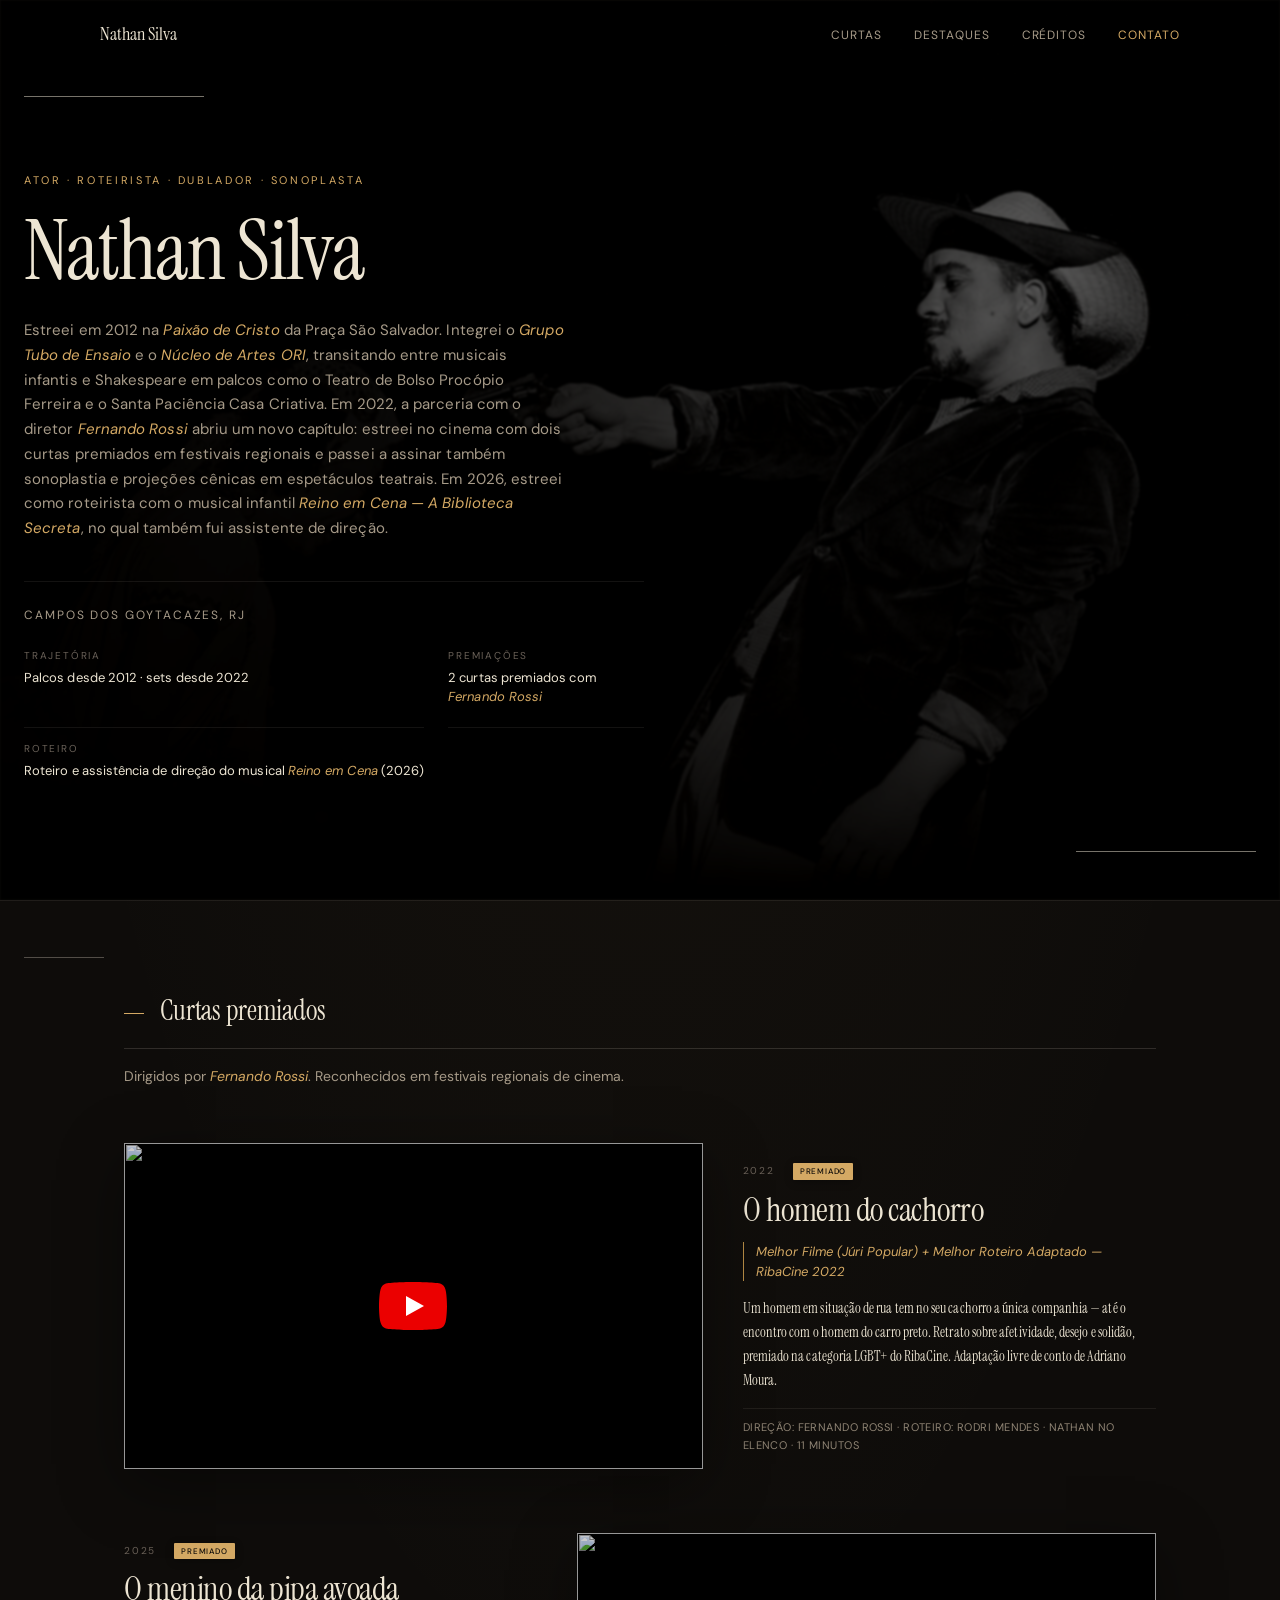
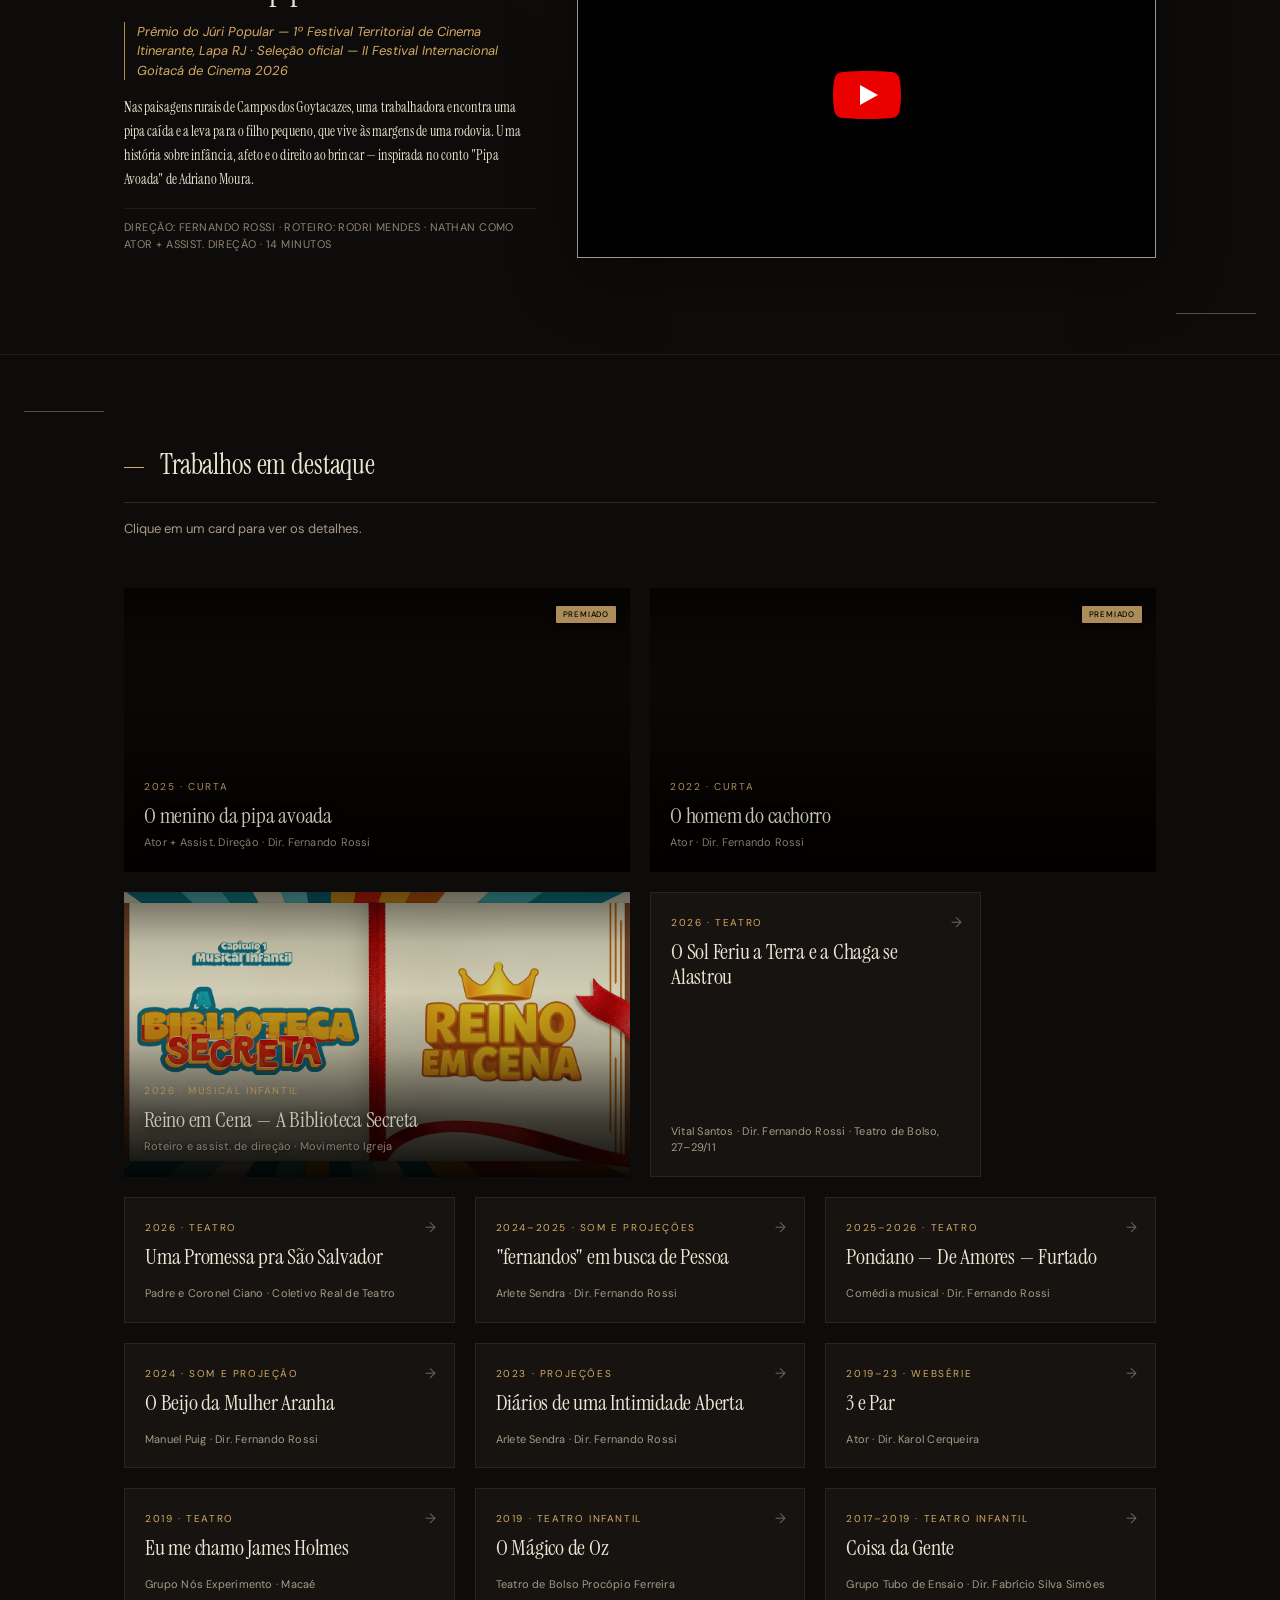
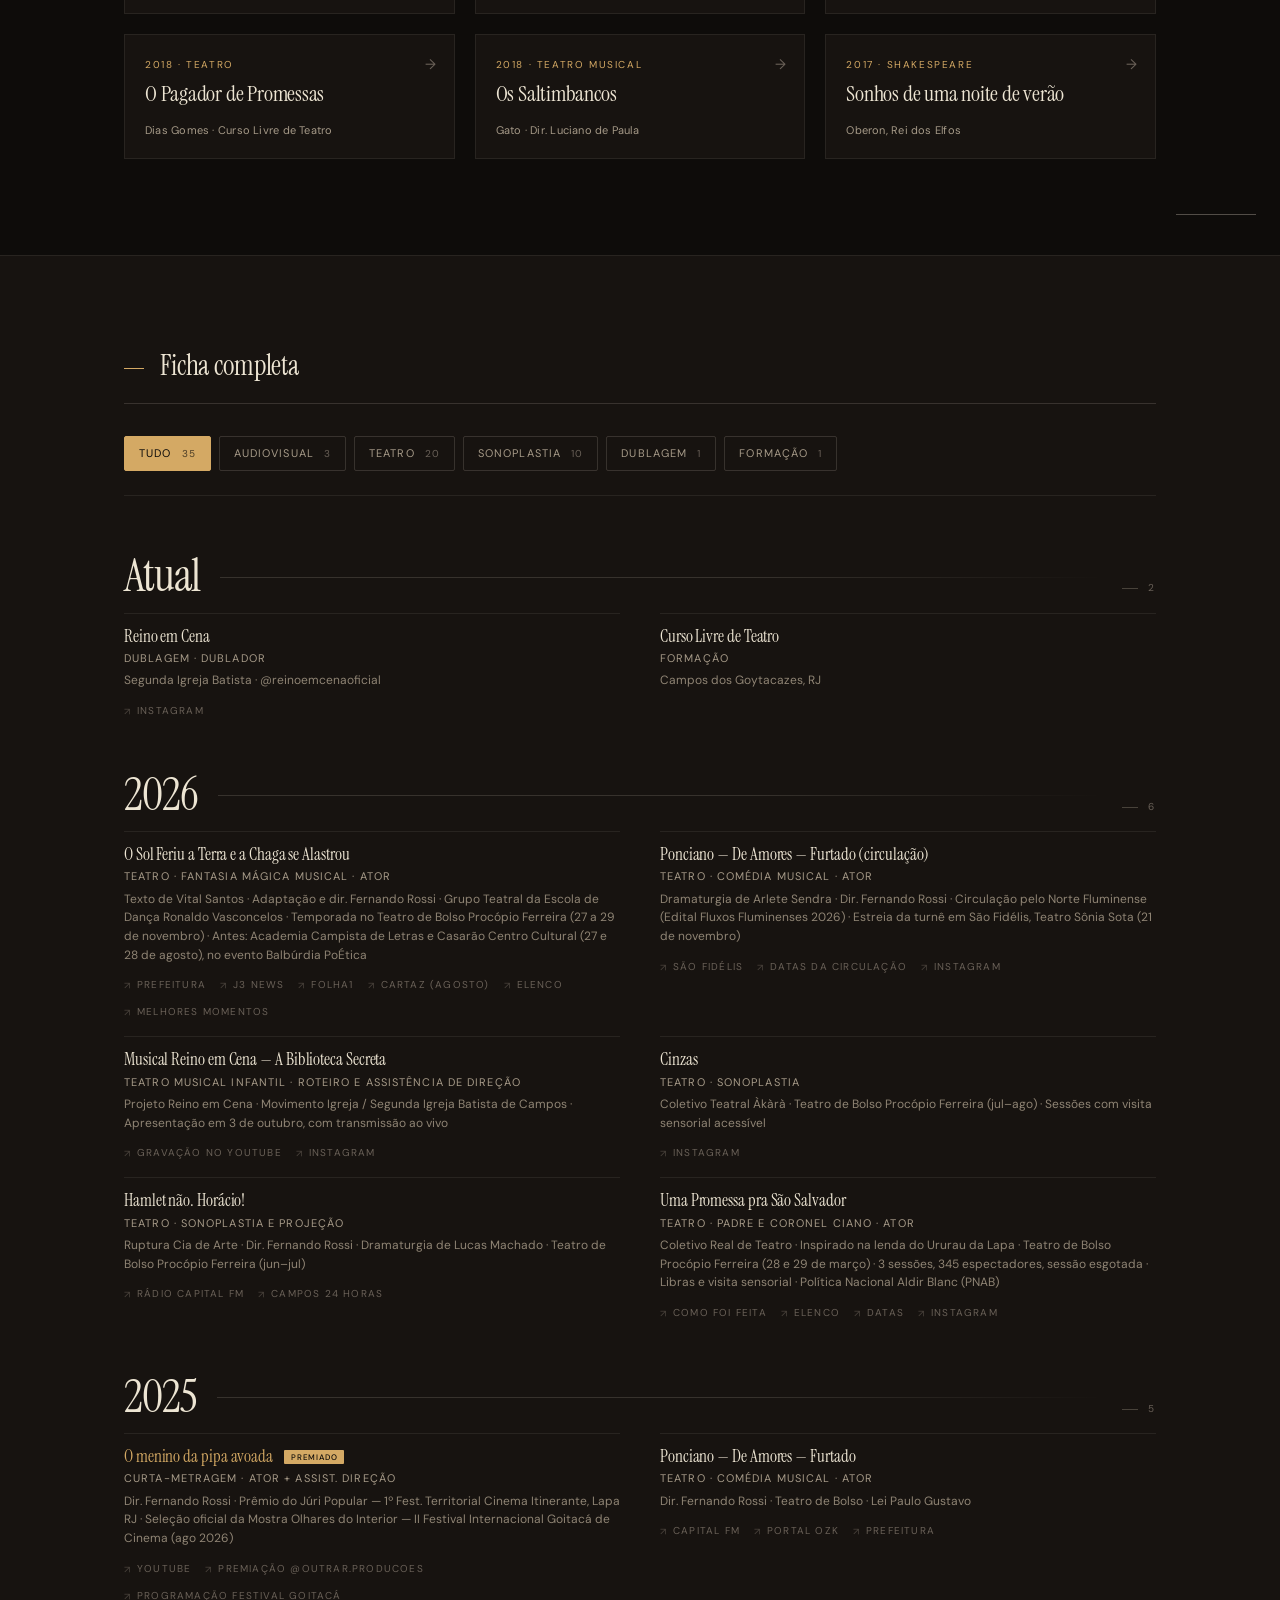
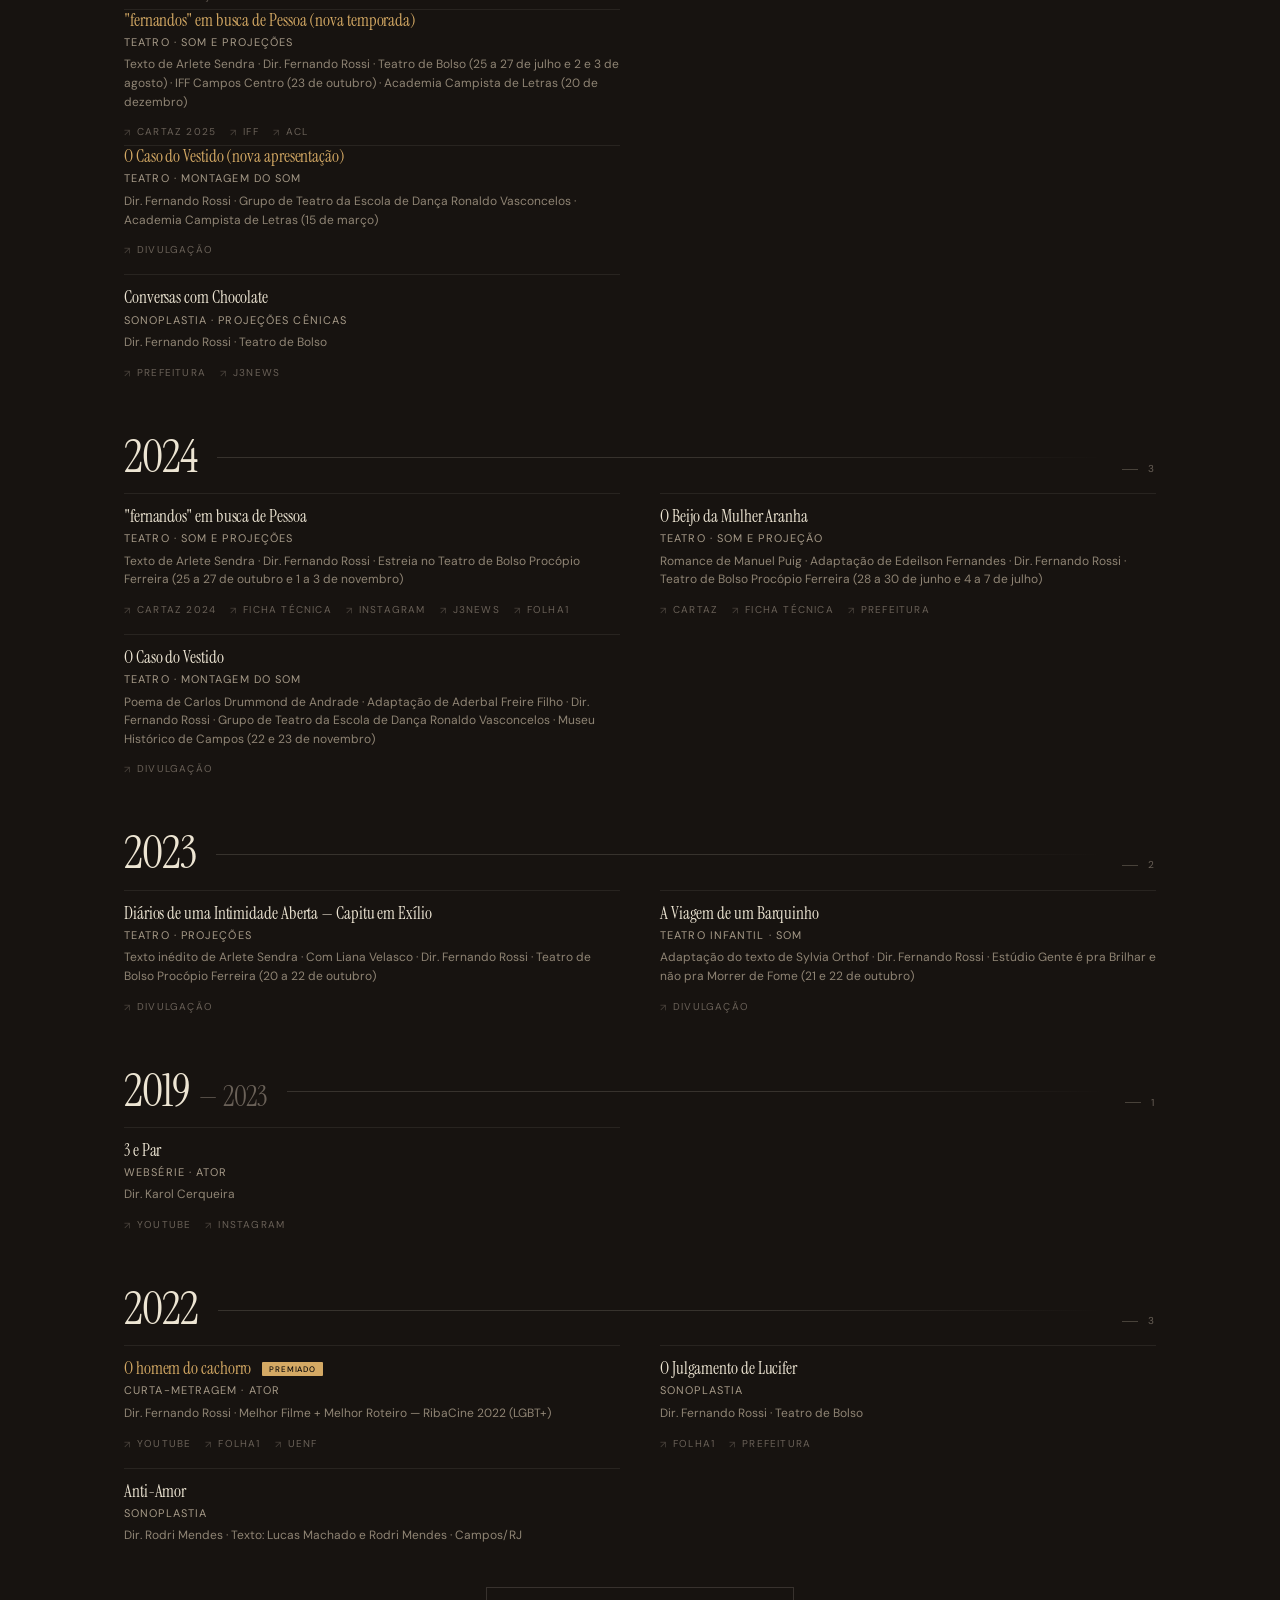
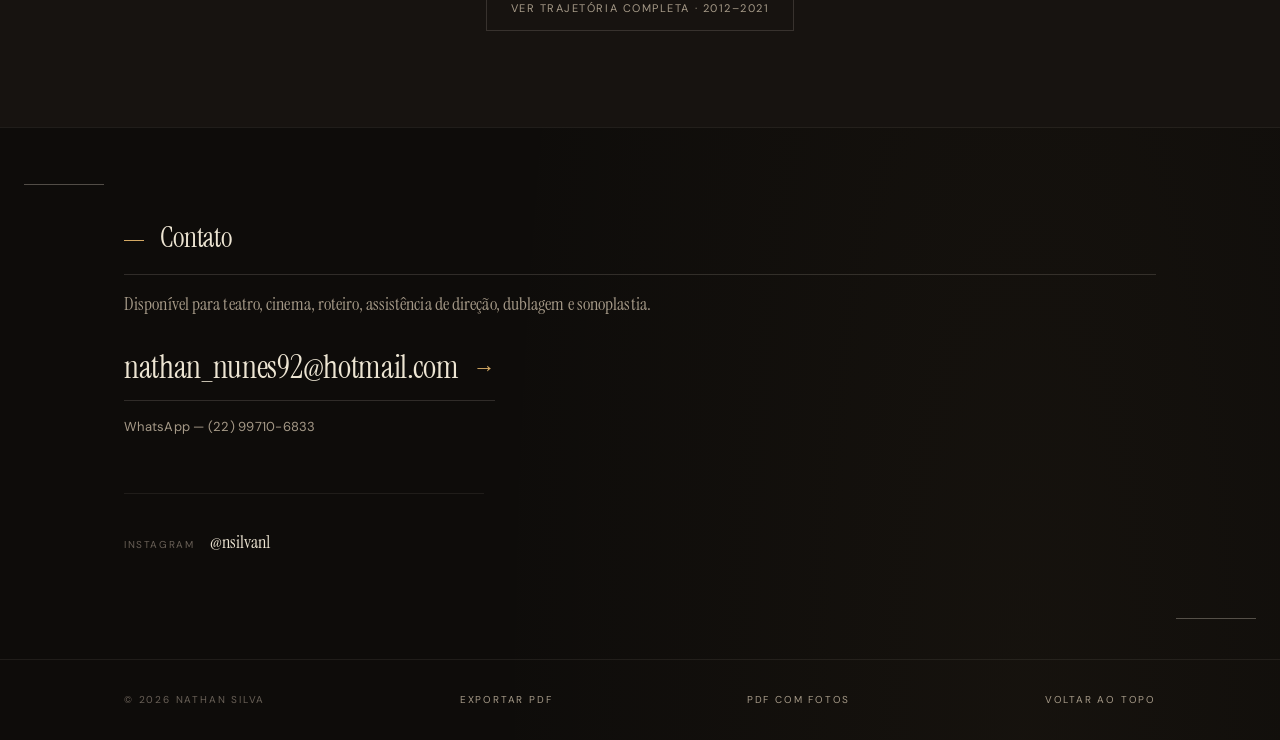
==== commit 1184996c: "Adiciona novos trabalhos (Mulher Aranha, Diários, Barquinho, Caso do Vestido, Pagador, Fernandos, Pr" ====
--- a/classico.html
+++ b/classico.html
@@ -3,10 +3,10 @@
 <head>
   <meta charset="UTF-8">
   <meta name="viewport" content="width=device-width, initial-scale=1.0">
-  <meta name="description" content="Nathan Silva — Ator, diretor, dublador e sonoplasta. Campos dos Goytacazes, RJ.">
+  <meta name="description" content="Nathan Silva — Ator, roteirista, dublador e sonoplasta. Campos dos Goytacazes, RJ.">
   <meta name="author" content="Nathan Silva">
   <meta property="og:title" content="Nathan Silva — Ator">
-  <meta property="og:description" content="Portfólio profissional. Ator dos palcos e das câmeras desde 2012. 2 curtas premiados. Roteiro e direção do musical Reino em Cena (2026).">
+  <meta property="og:description" content="Portfólio profissional. Ator dos palcos e das câmeras desde 2012. 2 curtas premiados. Roteiro e assistência de direção do musical Reino em Cena (2026).">
   <meta property="og:type" content="website">
   <meta property="og:locale" content="pt_BR">
   <meta property="og:url" content="https://portfolio-artistico.vercel.app/">
@@ -24,7 +24,7 @@
     "@context": "https://schema.org",
     "@type": "Person",
     "name": "Nathan Silva",
-    "jobTitle": "Ator, diretor, dublador e sonoplasta",
+    "jobTitle": "Ator, roteirista, dublador e sonoplasta",
     "url": "https://portfolio-artistico.vercel.app/",
     "image": "https://portfolio-artistico.vercel.app/assets/fotos/og-image.jpg",
     "email": "mailto:nathan_nunes92@hotmail.com",
@@ -60,10 +60,10 @@
   <section class="hero" id="hero">
     <div class="hero__bg" aria-hidden="true"></div>
     <div class="hero__inner">
-      <p class="hero__eyebrow">Ator &middot; Diretor &middot; Dublador &middot; Sonoplasta</p>
+      <p class="hero__eyebrow">Ator &middot; Roteirista &middot; Dublador &middot; Sonoplasta</p>
       <h1 class="hero__name">Nathan Silva</h1>
       <p class="hero__bio" id="sobre">
-        Estreei em 2012 na <em>Paixão de Cristo</em> da Praça São Salvador. Integrei o <em>Grupo Tubo de Ensaio</em> e o <em>Núcleo de Artes ORI</em>, transitando entre musicais infantis e Shakespeare em palcos como o Teatro de Bolso Procópio Ferreira e o Santa Paciência Casa Criativa. Em 2022, a parceria com o diretor <em>Fernando Rossi</em> abriu um novo capítulo: estreei no cinema com dois curtas premiados em festivais regionais e passei a assinar também sonoplastia e projeções cênicas em espetáculos teatrais. Em 2026, estreei como roteirista e diretor com o musical infantil <em>Reino em Cena — A Biblioteca Secreta</em>.
+        Estreei em 2012 na <em>Paixão de Cristo</em> da Praça São Salvador. Integrei o <em>Grupo Tubo de Ensaio</em> e o <em>Núcleo de Artes ORI</em>, transitando entre musicais infantis e Shakespeare em palcos como o Teatro de Bolso Procópio Ferreira e o Santa Paciência Casa Criativa. Em 2022, a parceria com o diretor <em>Fernando Rossi</em> abriu um novo capítulo: estreei no cinema com dois curtas premiados em festivais regionais e passei a assinar também sonoplastia e projeções cênicas em espetáculos teatrais. Em 2026, estreei como roteirista com o musical infantil <em>Reino em Cena — A Biblioteca Secreta</em>, no qual também fui assistente de direção.
       </p>
       <button type="button" class="hero__bio-more" id="bio-more">Ler mais</button>
       <div class="hero__meta">
@@ -78,8 +78,8 @@
             <dd>2 curtas premiados com <em>Fernando Rossi</em></dd>
           </div>
           <div>
-            <dt>Direção</dt>
-            <dd>Roteiro e direção do musical <em>Reino em Cena</em> (2026)</dd>
+            <dt>Roteiro</dt>
+            <dd>Roteiro e assistência de direção do musical <em>Reino em Cena</em> (2026)</dd>
           </div>
         </dl>
       </div>
@@ -121,7 +121,7 @@
             <h3 class="curtas__title">O menino da pipa avoada</h3>
             <p class="curtas__tagline">Prêmio do Júri Popular — 1º Festival Territorial de Cinema Itinerante, Lapa RJ &middot; Seleção oficial — II Festival Internacional Goitacá de Cinema 2026</p>
             <p class="curtas__synopsis">Nas paisagens rurais de Campos dos Goytacazes, uma trabalhadora encontra uma pipa caída e a leva para o filho pequeno, que vive às margens de uma rodovia. Uma história sobre infância, afeto e o direito ao brincar — inspirada no conto "Pipa Avoada" de Adriano Moura.</p>
-            <p class="curtas__meta">Direção: Fernando Rossi &middot; Roteiro: Rodri Mendes &middot; Nathan como Ator + Assist. Direção</p>
+            <p class="curtas__meta">Direção: Fernando Rossi &middot; Roteiro: Rodri Mendes &middot; Nathan como Ator + Assist. Direção &middot; 14 minutos</p>
           </div>
         </article>
 
@@ -159,11 +159,11 @@
         </button>
 
         <button type="button" class="destaques__card destaques__card--photo" data-work="reino-musical" aria-label="Abrir detalhes: Musical Reino em Cena — A Biblioteca Secreta">
-          <div class="destaques__photo" style="background-image:url('https://i.ytimg.com/vi/IrnY2JF9JDY/hqdefault.jpg')">
+          <div class="destaques__photo" style="background-image:url('assets/fotos/reino-arte.jpg')">
             <div class="destaques__info">
               <span class="destaques__year">2026 &middot; Musical infantil</span>
               <h3 class="destaques__title">Reino em Cena — A Biblioteca Secreta</h3>
-              <p class="destaques__meta">Roteiro e direção &middot; Movimento Igreja</p>
+              <p class="destaques__meta">Roteiro e assist. de direção &middot; Movimento Igreja</p>
             </div>
           </div>
         </button>
@@ -175,6 +175,20 @@
           <span class="destaques__arrow" aria-hidden="true">&rarr;</span>
         </button>
 
+        <button type="button" class="destaques__card destaques__card--index" data-work="promessa" aria-label="Abrir detalhes: Uma Promessa pra São Salvador">
+          <span class="destaques__year">2026 &middot; Teatro</span>
+          <h3 class="destaques__title">Uma Promessa pra São Salvador</h3>
+          <p class="destaques__meta">Padre e Coronel Ciano &middot; Coletivo Real de Teatro</p>
+          <span class="destaques__arrow" aria-hidden="true">&rarr;</span>
+        </button>
+
+        <button type="button" class="destaques__card destaques__card--index" data-work="fernandos-pessoa" aria-label="Abrir detalhes: fernandos em busca de Pessoa">
+          <span class="destaques__year">2024–2025 &middot; Som e projeções</span>
+          <h3 class="destaques__title">"fernandos" em busca de Pessoa</h3>
+          <p class="destaques__meta">Arlete Sendra &middot; Dir. Fernando Rossi</p>
+          <span class="destaques__arrow" aria-hidden="true">&rarr;</span>
+        </button>
+
         <button type="button" class="destaques__card destaques__card--index" data-work="ponciano" aria-label="Abrir detalhes: Ponciano — De Amores — Furtado">
           <span class="destaques__year">2025–2026 &middot; Teatro</span>
           <h3 class="destaques__title">Ponciano — De Amores — Furtado</h3>
@@ -182,6 +196,20 @@
           <span class="destaques__arrow" aria-hidden="true">&rarr;</span>
         </button>
 
+        <button type="button" class="destaques__card destaques__card--index" data-work="beijo-mulher-aranha" aria-label="Abrir detalhes: O Beijo da Mulher Aranha">
+          <span class="destaques__year">2024 &middot; Som e projeção</span>
+          <h3 class="destaques__title">O Beijo da Mulher Aranha</h3>
+          <p class="destaques__meta">Manuel Puig &middot; Dir. Fernando Rossi</p>
+          <span class="destaques__arrow" aria-hidden="true">&rarr;</span>
+        </button>
+
+        <button type="button" class="destaques__card destaques__card--index" data-work="diarios-intimidade" aria-label="Abrir detalhes: Diários de uma Intimidade Aberta">
+          <span class="destaques__year">2023 &middot; Projeções</span>
+          <h3 class="destaques__title">Diários de uma Intimidade Aberta</h3>
+          <p class="destaques__meta">Arlete Sendra &middot; Dir. Fernando Rossi</p>
+          <span class="destaques__arrow" aria-hidden="true">&rarr;</span>
+        </button>
+
         <button type="button" class="destaques__card destaques__card--index" data-work="3-e-par" aria-label="Abrir detalhes: 3 e Par">
           <span class="destaques__year">2019–23 &middot; Websérie</span>
           <h3 class="destaques__title">3 e Par</h3>
@@ -200,6 +228,20 @@
           <span class="destaques__year">2019 &middot; Teatro infantil</span>
           <h3 class="destaques__title">O Mágico de Oz</h3>
           <p class="destaques__meta">Teatro de Bolso Procópio Ferreira</p>
+          <span class="destaques__arrow" aria-hidden="true">&rarr;</span>
+        </button>
+
+        <button type="button" class="destaques__card destaques__card--index" data-work="coisa-da-gente" aria-label="Abrir detalhes: Coisa da Gente">
+          <span class="destaques__year">2017–2019 &middot; Teatro infantil</span>
+          <h3 class="destaques__title">Coisa da Gente</h3>
+          <p class="destaques__meta">Grupo Tubo de Ensaio &middot; Dir. Fabrício Silva Simões</p>
+          <span class="destaques__arrow" aria-hidden="true">&rarr;</span>
+        </button>
+
+        <button type="button" class="destaques__card destaques__card--index" data-work="pagador-promessas" aria-label="Abrir detalhes: O Pagador de Promessas">
+          <span class="destaques__year">2018 &middot; Teatro</span>
+          <h3 class="destaques__title">O Pagador de Promessas</h3>
+          <p class="destaques__meta">Dias Gomes &middot; Curso Livre de Teatro</p>
           <span class="destaques__arrow" aria-hidden="true">&rarr;</span>
         </button>
 
@@ -299,6 +341,7 @@
               <ul class="work__sources">
                 <li><a href="https://campos.rj.gov.br/2026/11/24/teatro-de-bolso-recebe-cinco-apresentacoes-de-teatro-nos-dias-27-28-e-29-de-novembro/" target="_blank" rel="noopener">Prefeitura</a></li>
                 <li><a href="https://www.instagram.com/reel/DgIIkVPtN-D/" target="_blank" rel="noopener">J3 News</a></li>
+                <li><a href="https://www.instagram.com/p/DgKtT-KBqHT/" target="_blank" rel="noopener">Folha1</a></li>
                 <li><a href="https://www.instagram.com/p/DclC6eVRKz2/" target="_blank" rel="noopener">Cartaz (agosto)</a></li>
                 <li><a href="https://www.instagram.com/p/DcqjpnelVpz/" target="_blank" rel="noopener">Elenco</a></li>
                 <li><a href="https://www.instagram.com/p/DclHguclTID/" target="_blank" rel="noopener">Melhores momentos</a></li>
@@ -314,7 +357,7 @@
               </ul>
             </li>
             <li class="work" data-type="teatro">
-              <h4 class="work__title">Musical Reino em Cena — A Biblioteca Secreta</h4><span class="work__meta">Teatro musical infantil &middot; Roteiro e direção</span>
+              <h4 class="work__title">Musical Reino em Cena — A Biblioteca Secreta</h4><span class="work__meta">Teatro musical infantil &middot; Roteiro e assistência de direção</span>
               <p class="work__extra">Projeto Reino em Cena &middot; Movimento Igreja / Segunda Igreja Batista de Campos &middot; Apresentação em 3 de outubro, com transmissão ao vivo</p>
               <ul class="work__sources">
                 <li><a href="https://www.youtube.com/watch?v=IrnY2JF9JDY" target="_blank" rel="noopener">Gravação no YouTube</a></li>
@@ -337,8 +380,14 @@
               </ul>
             </li>
             <li class="work" data-type="teatro">
-              <h4 class="work__title">Uma Promessa pra São Salvador</h4><span class="work__meta">Teatro &middot; Coletivo Real de Teatro</span>
-              <p class="work__extra">Teatro de Bolso Procópio Ferreira</p>
+              <h4 class="work__title">Uma Promessa pra São Salvador</h4><span class="work__meta">Teatro &middot; Padre e Coronel Ciano &middot; Ator</span>
+              <p class="work__extra">Coletivo Real de Teatro &middot; Inspirado na lenda do Ururau da Lapa &middot; Teatro de Bolso Procópio Ferreira (28 e 29 de março) &middot; 3 sessões, 345 espectadores, sessão esgotada &middot; Libras e visita sensorial &middot; Política Nacional Aldir Blanc (PNAB)</p>
+              <ul class="work__sources">
+                <li><a href="https://www.instagram.com/p/DYVc1RQDbjQ/" target="_blank" rel="noopener">Como foi feita</a></li>
+                <li><a href="https://www.instagram.com/p/DYHb39uAFyo/" target="_blank" rel="noopener">Elenco</a></li>
+                <li><a href="https://www.instagram.com/p/DWNFDuzFV6c/" target="_blank" rel="noopener">Datas</a></li>
+                <li><a href="https://www.instagram.com/promessaespetaculo/" target="_blank" rel="noopener">Instagram</a></li>
+              </ul>
             </li>
           </ul>
         </section>
@@ -347,7 +396,7 @@
           <header class="chapter__header">
             <h3 class="chapter__year">2025</h3>
             <span class="chapter__line" aria-hidden="true"></span>
-            <span class="chapter__count">3</span>
+            <span class="chapter__count">5</span>
           </header>
           <ul class="chapter__items">
             <li class="work work--premiado" data-type="audiovisual">
@@ -357,7 +406,21 @@
                 <li><a href="https://www.youtube.com/watch?v=CuZQeJSKTEY" target="_blank" rel="noopener">YouTube</a></li>
                 <li><a href="https://www.instagram.com/p/DSOkwJsDfXH/" target="_blank" rel="noopener">Premiação @outrar.producoes</a></li>
                 <li><a href="https://nf10.com.br/wp-content/uploads/2026/08/festival-goitaca-de-cinema-homenageia-tonico-pereira-e-divulga-programacao-da-2a-edicao.pdf" target="_blank" rel="noopener">Programação Festival Goitacá</a></li>
-              </ul>
+                <li class="work" data-type="sonoplastia">
+              <h4 class="work__title">"fernandos" em busca de Pessoa (nova temporada)</h4><span class="work__meta">Teatro &middot; Som e projeções</span>
+              <p class="work__extra">Texto de Arlete Sendra &middot; Dir. Fernando Rossi &middot; Teatro de Bolso (25 a 27 de julho e 2 e 3 de agosto) &middot; IFF Campos Centro (23 de outubro) &middot; Academia Campista de Letras (20 de dezembro)</p>
+              <ul class="work__sources">
+                <li><a href="https://www.instagram.com/p/DL5yn-fuVKq/" target="_blank" rel="noopener">Cartaz 2025</a></li>
+                <li><a href="https://www.instagram.com/p/DP2Mtd0kfa8/" target="_blank" rel="noopener">IFF</a></li>
+                <li><a href="https://www.instagram.com/p/DSc4-5OEXRg/" target="_blank" rel="noopener">ACL</a></li>
+                <li class="work" data-type="sonoplastia">
+              <h4 class="work__title">O Caso do Vestido (nova apresentação)</h4><span class="work__meta">Teatro &middot; Montagem do som</span>
+              <p class="work__extra">Dir. Fernando Rossi &middot; Grupo de Teatro da Escola de Dança Ronaldo Vasconcelos &middot; Academia Campista de Letras (15 de março)</p>
+              <ul class="work__sources"><li><a href="https://www.instagram.com/p/DG3NAbPRi63/" target="_blank" rel="noopener">Divulgação</a></li></ul>
+            </li>
+          </ul>
+            </li>
+          </ul>
             </li>
             <li class="work" data-type="teatro">
               <h4 class="work__title">Ponciano — De Amores — Furtado</h4><span class="work__meta">Teatro &middot; Comédia musical &middot; Ator</span>
@@ -383,21 +446,53 @@
           <header class="chapter__header">
             <h3 class="chapter__year">2024</h3>
             <span class="chapter__line" aria-hidden="true"></span>
-            <span class="chapter__count">2</span>
+            <span class="chapter__count">3</span>
           </header>
           <ul class="chapter__items">
             <li class="work" data-type="sonoplastia">
-              <h4 class="work__title">"fernandos" em busca de Pessoa</h4><span class="work__meta">Sonoplastia e Projeções</span>
-              <p class="work__extra">Dir. Fernando Rossi &middot; Teatro de Bolso</p>
-              <ul class="work__sources">
+              <h4 class="work__title">"fernandos" em busca de Pessoa</h4><span class="work__meta">Teatro &middot; Som e projeções</span>
+              <p class="work__extra">Texto de Arlete Sendra &middot; Dir. Fernando Rossi &middot; Estreia no Teatro de Bolso Procópio Ferreira (25 a 27 de outubro e 1 a 3 de novembro)</p>
+              <ul class="work__sources">
+                <li><a href="https://www.instagram.com/p/DAqxoKsJG8m/" target="_blank" rel="noopener">Cartaz 2024</a></li>
+                <li><a href="https://www.instagram.com/p/DP2Mtd0kfa8/" target="_blank" rel="noopener">Ficha técnica</a></li>
+                <li><a href="https://www.instagram.com/fernandosdepessoa/" target="_blank" rel="noopener">Instagram</a></li>
                 <li><a href="https://j3news.com/2024/10/24/espetaculo-no-teatro-de-bolso-retrata-o-poeta-portugues-fernando-pessoa/" target="_blank" rel="noopener">J3News</a></li>
                 <li><a href="https://www.folha1.com.br/cultura_e_lazer/2024/10/1303305-espetaculo-fernandos-em-busca-de-pessoa-chega-ao-teatro-de-bolso-procopio-ferreira-em-campos.html" target="_blank" rel="noopener">Folha1</a></li>
               </ul>
             </li>
             <li class="work" data-type="sonoplastia">
-              <h4 class="work__title">O Beijo da Mulher Aranha</h4><span class="work__meta">Som e Projeção</span>
-              <p class="work__extra">Dir. Fernando Rossi &middot; Teatro de Bolso</p>
-              <ul class="work__sources"><li><a href="https://www.campos.rj.gov.br/exibirNoticia.php?id_noticia=91979" target="_blank" rel="noopener">Prefeitura</a></li></ul>
+              <h4 class="work__title">O Beijo da Mulher Aranha</h4><span class="work__meta">Teatro &middot; Som e projeção</span>
+              <p class="work__extra">Romance de Manuel Puig &middot; Adaptação de Edeilson Fernandes &middot; Dir. Fernando Rossi &middot; Teatro de Bolso Procópio Ferreira (28 a 30 de junho e 4 a 7 de julho)</p>
+              <ul class="work__sources">
+                <li><a href="https://www.instagram.com/p/C7hCXaTuUzu/" target="_blank" rel="noopener">Cartaz</a></li>
+                <li><a href="https://www.instagram.com/p/C8o2YdDOKP4/" target="_blank" rel="noopener">Ficha técnica</a></li>
+                <li><a href="https://www.campos.rj.gov.br/exibirNoticia.php?id_noticia=91979" target="_blank" rel="noopener">Prefeitura</a></li>
+              </ul>
+            </li>
+            <li class="work" data-type="sonoplastia">
+              <h4 class="work__title">O Caso do Vestido</h4><span class="work__meta">Teatro &middot; Montagem do som</span>
+              <p class="work__extra">Poema de Carlos Drummond de Andrade &middot; Adaptação de Aderbal Freire Filho &middot; Dir. Fernando Rossi &middot; Grupo de Teatro da Escola de Dança Ronaldo Vasconcelos &middot; Museu Histórico de Campos (22 e 23 de novembro)</p>
+              <ul class="work__sources"><li><a href="https://www.instagram.com/p/DCeQnmeObmK/" target="_blank" rel="noopener">Divulgação</a></li></ul>
+            </li>
+          </ul>
+        </section>
+
+        <section class="chapter" data-year="2023">
+          <header class="chapter__header">
+            <h3 class="chapter__year">2023</h3>
+            <span class="chapter__line" aria-hidden="true"></span>
+            <span class="chapter__count">2</span>
+          </header>
+          <ul class="chapter__items">
+            <li class="work" data-type="sonoplastia">
+              <h4 class="work__title">Diários de uma Intimidade Aberta — Capitu em Exílio</h4><span class="work__meta">Teatro &middot; Projeções</span>
+              <p class="work__extra">Texto inédito de Arlete Sendra &middot; Com Liana Velasco &middot; Dir. Fernando Rossi &middot; Teatro de Bolso Procópio Ferreira (20 a 22 de outubro)</p>
+              <ul class="work__sources"><li><a href="https://www.instagram.com/p/Cx5cqgju90x/" target="_blank" rel="noopener">Divulgação</a></li></ul>
+            </li>
+            <li class="work" data-type="sonoplastia">
+              <h4 class="work__title">A Viagem de um Barquinho</h4><span class="work__meta">Teatro infantil &middot; Som</span>
+              <p class="work__extra">Adaptação do texto de Sylvia Orthof &middot; Dir. Fernando Rossi &middot; Estúdio Gente é pra Brilhar e não pra Morrer de Fome (21 e 22 de outubro)</p>
+              <ul class="work__sources"><li><a href="https://www.instagram.com/p/CydpkoDu31j/" target="_blank" rel="noopener">Divulgação</a></li></ul>
             </li>
           </ul>
         </section>
@@ -518,7 +613,8 @@
             </li>
             <li class="work" data-type="teatro">
               <h4 class="work__title">O Pagador de Promessas</h4><span class="work__meta">Teatro &middot; Dias Gomes &middot; Ator</span>
-              <p class="work__extra">Teatro de Bolso Procópio Ferreira</p>
+              <p class="work__extra">Curso Livre de Teatro &middot; exercício cênico de encerramento &middot; Teatro de Bolso Procópio Ferreira</p>
+              <ul class="work__sources"><li><a href="https://www.instagram.com/p/BreKbU6lTRI/" target="_blank" rel="noopener">Instagram</a></li></ul>
             </li>
             <li class="work" data-type="teatro">
               <h4 class="work__title">Esquetes: Calabar, Eles não usam Black Tie, Ópera do Malandro, Vestido de Noiva</h4><span class="work__meta">Teatro &middot; Ator</span>
@@ -539,9 +635,9 @@
           </header>
           <ul class="chapter__items">
             <li class="work" data-type="teatro">
-              <h4 class="work__title">Coisas da Gente</h4><span class="work__meta">Teatro &middot; Grupo Tubo de Ensaio &middot; Ator</span>
-              <p class="work__extra">Festival Doces Palavras 2017 &middot; Temporada Teatro de Bolso 2018 (Projeto 1001 Espetáculos)</p>
-              <ul class="work__sources"><li><a href="https://www.instagram.com/tubodeensaiocampos/" target="_blank" rel="noopener">Instagram</a></li></ul>
+              <h4 class="work__title">Coisa da Gente</h4><span class="work__meta">Teatro infantil &middot; Cultura popular &middot; Grupo Tubo de Ensaio &middot; Ator</span>
+              <p class="work__extra">Dir. Fabrício Silva Simões &middot; Festival Doces Palavras 2017 &middot; Temporada Teatro de Bolso 2018 (Projeto 1001 Espetáculos) &middot; Inauguração do casarão do Sesc (2019)</p>
+              <ul class="work__sources"><li><a href="https://www.instagram.com/p/BnSjW9tFelK/" target="_blank" rel="noopener">Instagram (2018)</a></li><li><a href="https://www.instagram.com/p/BzyWKiYJ8tf/" target="_blank" rel="noopener">Instagram (2019)</a></li><li><a href="https://www.instagram.com/tubodeensaiocampos/" target="_blank" rel="noopener">Grupo</a></li></ul>
             </li>
           </ul>
         </section>
@@ -591,7 +687,7 @@
     <div class="wrap">
       <h2 class="section-label">Contato</h2>
       <div class="contato__cta">
-        <p class="contato__lead">Disponível para teatro, cinema, direção, dublagem e sonoplastia.</p>
+        <p class="contato__lead">Disponível para teatro, cinema, roteiro, assistência de direção, dublagem e sonoplastia.</p>
         <a class="contato__primary" href="mailto:nathan_nunes92@hotmail.com">
           nathan_nunes92@hotmail.com
           <span aria-hidden="true">&rarr;</span>
@@ -608,8 +704,8 @@
   <footer class="footer">
     <div class="wrap">
       <span>&copy; 2026 Nathan Silva</span>
-      <a href="portfolio-pdf.html?print" target="_blank" rel="noopener" title="Currículo em texto — escolha 'Salvar como PDF'">Exportar PDF</a>
-      <a href="portfolio-pdf-fotos.html?print" target="_blank" rel="noopener" title="Versão visual com fotos — escolha 'Salvar como PDF'">PDF com fotos</a>
+      <a href="Nathan-Silva-Portfolio-2026.pdf" target="_blank" rel="noopener" title="Currículo para editais (PDF)">Exportar PDF</a>
+      <a href="Nathan-Silva-Portfolio-2026-Fotos.pdf" target="_blank" rel="noopener" title="Portfólio com fotos e comprovações (PDF)">PDF com fotos</a>
       <a href="#hero">Voltar ao topo</a>
     </div>
   </footer>
@@ -738,6 +834,7 @@
         year: '2025',
         tagline: 'Curta-metragem — Prêmio do Júri Popular',
         photo: 'https://i.ytimg.com/vi/CuZQeJSKTEY/maxresdefault.jpg',
+        cartaz: 'assets/fotos/menino-pipa-cartaz.jpg',
         synopsis: 'Inspirado no conto "Pipa Avoada", do livro Invisíveis de Adriano Moura. Em meio às paisagens rurais de Campos dos Goytacazes, uma trabalhadora encontra uma pipa caída e decide levá-la para o filho pequeno, que vive às margens de uma rodovia. A partir desse gesto simples, se desenrola uma história sensível sobre infância, afeto e o direito ao brincar — em um contexto de vulnerabilidade e resistência. O filme reflete sobre a infância invisibilizada, a força das mães e a importância do lúdico como forma de liberdade.',
         credits: [
           ['Direção', 'Luiz Fernando Crespo Rossi'],
@@ -759,12 +856,13 @@
       'reino-musical': {
         title: 'Musical Reino em Cena — A Biblioteca Secreta',
         year: '2026',
-        tagline: 'Teatro musical infantil — roteiro e direção de Nathan Silva',
-        photo: 'https://i.ytimg.com/vi/IrnY2JF9JDY/hqdefault.jpg',
-        synopsis: 'Musical infantil do projeto Reino em Cena, apresentado em 3 de outubro de 2026 no Movimento Igreja (Segunda Igreja Batista de Campos), com transmissão ao vivo. Nathan assina o roteiro e a direção do espetáculo, além de integrar o projeto como dublador desde a sua criação.',
+        tagline: 'Teatro musical infantil — roteiro e assistência de direção de Nathan Silva',
+        photo: 'assets/fotos/reino-arte.jpg',
+        cartaz: 'assets/fotos/reino-cartaz.jpg',
+        synopsis: 'Musical infantil do projeto Reino em Cena, apresentado em 3 de outubro de 2026 no Movimento Igreja (Segunda Igreja Batista de Campos), com transmissão ao vivo. Nathan assina o roteiro e foi assistente de direção do espetáculo, além de integrar o projeto como dublador desde a sua criação.',
         credits: [
           ['Roteiro', 'Nathan Silva'],
-          ['Direção', 'Nathan Silva'],
+          ['Assistência de direção', 'Nathan Silva'],
           ['Projeto', 'Reino em Cena — @reinoemcenaoficial'],
           ['Realização', 'Movimento Igreja / Segunda Igreja Batista de Campos'],
           ['Data', '3 de outubro de 2026'],
@@ -780,7 +878,7 @@
         year: '2026',
         tagline: 'Fantasia mágica musical de cores nordestinas — Vital Santos',
         photo: 'assets/fotos/sol-feriu-cartaz.jpg',
-        synopsis: 'Montagem do texto do dramaturgo pernambucano Vital Santos pelo Grupo Teatral da Escola de Dança Ronaldo Vasconcelos, com adaptação e direção de Fernando Rossi. Ambientado no universo simbólico do sertão, o espetáculo une teatro, dança e música para contar a resistência de um povo que transforma a adversidade em coragem e esperança. Estreou em agosto de 2026, com duas apresentações gratuitas em Campos dos Goytacazes, no evento Balbúrdia PoÉtica por Ética, e voltou em novembro para uma temporada de três noites no Teatro de Bolso Procópio Ferreira.',
+        synopsis: 'Montagem do texto do dramaturgo pernambucano Vital Santos pelo Grupo Teatral da Escola de Dança Ronaldo Vasconcelos, com adaptação e direção de Fernando Rossi. Ambientado no universo simbólico do sertão, o espetáculo une teatro, dança e música para contar a resistência de um povo que transforma a adversidade em coragem e esperança. Estreou em agosto de 2026, com duas apresentações gratuitas em Campos dos Goytacazes, no evento Balbúrdia PoÉtica por Ética, e voltou em novembro para uma temporada de três noites no Teatro de Bolso Procópio Ferreira, dentro da programação de reabertura do teatro, que havia ficado fechado para reparos na rede elétrica.',
         credits: [
           ['Texto', 'Vital Santos'],
           ['Adaptação e direção', 'Fernando Rossi'],
@@ -795,6 +893,7 @@
         links: [
           { label: 'Prefeitura de Campos — temporada no Teatro de Bolso', url: 'https://campos.rj.gov.br/2026/11/24/teatro-de-bolso-recebe-cinco-apresentacoes-de-teatro-nos-dias-27-28-e-29-de-novembro/' },
           { label: 'Reportagem J3 News (Instagram)', url: 'https://www.instagram.com/reel/DgIIkVPtN-D/' },
+          { label: 'Matéria Folha1 — reabertura do Teatro de Bolso (Instagram)', url: 'https://www.instagram.com/p/DgKtT-KBqHT/' },
           { label: 'Cartaz da apresentação de agosto', url: 'https://www.instagram.com/p/DclC6eVRKz2/' },
           { label: 'Fotos do elenco', url: 'https://www.instagram.com/p/DcqjpnelVpz/' },
           { label: 'Melhores momentos na Academia Campista de Letras', url: 'https://www.instagram.com/p/DclHguclTID/' }
@@ -826,6 +925,138 @@
           { label: 'UENF — Cine Darcy', url: 'https://uenf.br/portal/noticias/cine-darcy-da-uenf-exibiu-producoes-audiovisuais-campistas-faroeste-cabrunco-e-o-homem-do-cachorro/' }
         ]
       },
+      'promessa': {
+        title: 'Uma Promessa pra São Salvador',
+        year: '2026',
+        tagline: 'Teatro — comédia inspirada na lenda do Ururau da Lapa — Coletivo Real de Teatro',
+        photo: 'assets/fotos/promessa-sao-salvador.jpg',
+        synopsis: 'Espetáculo do Coletivo Real de Teatro inspirado na lenda do Ururau da Lapa, uma das histórias mais conhecidas do imaginário popular de Campos dos Goytacazes, numa trama cheia de quiproquós entre fé, mistério e poder. Nathan interpreta dois papéis: o Padre e o Coronel Ciano, que representa a autoridade e as estruturas de poder daquela terra. A montagem teve quatro meses de pesquisa, ensaios e preparação de elenco, equipe 90% formada por profissionais de Campos e figurinos criados em 120 dias. A estreia, no Teatro de Bolso Procópio Ferreira, teve três apresentações, 345 espectadores e sessão esgotada, com intérpretes de Libras e visitas sensoriais para pessoas com deficiência visual e neurodivergentes em todas as sessões.',
+        credits: [
+          ['Personagens', 'Padre e Coronel Ciano'],
+          ['Função', 'Ator'],
+          ['Produção', 'Coletivo Real de Teatro'],
+          ['Elenco', 'Wesley Barreto (Thomé), Quélen Fesansi (Cidinha), Nathan Silva (Padre e Coronel Ciano), Naay Ângelo (Ana)'],
+          ['Local', 'Teatro de Bolso Procópio Ferreira, Campos dos Goytacazes'],
+          ['Temporada', '28 e 29 de março de 2026, às 19h — 3 apresentações, 345 espectadores'],
+          ['Acessibilidade', 'Intérpretes de Libras e visitas sensoriais em todas as sessões'],
+          ['Fomento', 'Política Nacional Aldir Blanc (PNAB) — Ministério da Cultura · Apoio: Prefeitura de Campos, Fundação Cultural Jornalista Oswaldo Lima e Fundo Municipal de Cultura']
+        ],
+        links: [
+          { label: 'Como a Promessa foi feita (Instagram)', url: 'https://www.instagram.com/p/DYVc1RQDbjQ/' },
+          { label: 'Conheça o elenco (Instagram)', url: 'https://www.instagram.com/p/DYHb39uAFyo/' },
+          { label: 'Datas da estreia (Instagram)', url: 'https://www.instagram.com/p/DWNFDuzFV6c/' },
+          { label: 'Instagram @promessaespetaculo', url: 'https://www.instagram.com/promessaespetaculo/' }
+        ]
+      },
+      'fernandos-pessoa': {
+        title: '"fernandos" em busca de Pessoa',
+        year: '2024–2025',
+        tagline: 'Teatro — projeto lítero-teatral de Arlete Sendra — som e projeções de Nathan Silva',
+        photo: 'assets/fotos/fernandos-pessoa.jpg',
+        cartaz: 'assets/fotos/fernandos-cartaz-2025.jpg',
+        synopsis: 'Espetáculo do projeto lítero-teatral de Arlete Sendra, com direção e concepção cênica de Fernando Rossi. E se os três heterônimos mais conhecidos de Fernando Pessoa — Alberto Caeiro, Álvaro de Campos e Ricardo Reis — resolvessem acertar as contas com o poeta? A montagem explora a vida e a obra de Pessoa e a busca pela identidade. Nathan assina o som e as projeções. Estreou em outubro de 2024 no Teatro de Bolso Procópio Ferreira, voltou em temporada em julho e agosto de 2025, foi apresentado no IFF Campos Centro, nos 20 anos da pós-graduação em Literatura, Memória Cultural e Sociedade, e encerrou as atividades de 2025 da Academia Campista de Letras.',
+        credits: [
+          ['Função', 'Som e projeções'],
+          ['Texto', 'Arlete Sendra'],
+          ['Direção', 'Fernando Rossi'],
+          ['Produção', 'Estúdio Gente é pra Brilhar e não pra Morrer de Fome'],
+          ['Elenco', 'Alexandre Ferram, Gaia Paz, Joilson Bessa, Rachel Fernandes e Thiago Eugênio'],
+          ['Equipe', 'Luz: Marco Antônio Almeida · Cenografia: Vanderlei Machado · Maquiagem: Phellipe Machado'],
+          ['Local', 'Teatro de Bolso Procópio Ferreira, Campos dos Goytacazes'],
+          ['Temporadas', '25–27/10 e 1–3/11/2024 · 25–27/07 e 2–3/08/2025 (Teatro de Bolso) · 23/10/2025 (IFF Campos Centro) · 20/12/2025 (Academia Campista de Letras)'],
+          ['Duração', '70 minutos · classificação 16 anos'],
+          ['Foto', 'Patrícia Bueno']
+        ],
+        links: [
+          { label: 'Cartaz da estreia, 2024 (Instagram)', url: 'https://www.instagram.com/p/DAqxoKsJG8m/' },
+          { label: 'Cartaz da nova temporada, 2025 (Instagram)', url: 'https://www.instagram.com/p/DL5yn-fuVKq/' },
+          { label: 'Ficha técnica (Instagram)', url: 'https://www.instagram.com/p/DP2Mtd0kfa8/' },
+          { label: 'Matéria Folha1 (2024)', url: 'https://www.folha1.com.br/cultura_e_lazer/2024/10/1303305-espetaculo-fernandos-em-busca-de-pessoa-chega-ao-teatro-de-bolso-procopio-ferreira-em-campos.html' },
+          { label: 'Matéria J3News (2024)', url: 'https://j3news.com/2024/10/24/espetaculo-no-teatro-de-bolso-retrata-o-poeta-portugues-fernando-pessoa/' },
+          { label: 'Instagram @fernandosdepessoa', url: 'https://www.instagram.com/fernandosdepessoa/' }
+        ]
+      },
+      'beijo-mulher-aranha': {
+        title: 'O Beijo da Mulher Aranha',
+        year: '2024',
+        tagline: 'Teatro — adaptação do romance de Manuel Puig — som e projeção de Nathan Silva',
+        photo: 'assets/fotos/beijo-mulher-aranha.jpg',
+        synopsis: 'Em uma prisão na América do Sul, dois presos dividem a mesma cela: Molina, condenado por "comportamento imoral", e Valentin, preso político torturado para delatar os companheiros. Para suportar a prisão, Molina inventa filmes cheios de mistério e romance, e a enorme diferença entre os dois se transforma em cumplicidade. A montagem campista, com adaptação de Edeilson Fernandes e direção de Fernando Rossi, aborda a repressão política durante a ditadura e a luta para manter a identidade e a liberdade. Nathan assina o som e a projeção. A temporada ocupou dois fins de semana no Teatro de Bolso Procópio Ferreira.',
+        credits: [
+          ['Função', 'Som e projeção'],
+          ['Texto', 'Romance de Manuel Puig (1976) · Adaptação de Edeilson Fernandes'],
+          ['Direção', 'Fernando Rossi'],
+          ['Produção', 'Estúdio Gente é pra Brilhar e não pra Morrer de Fome'],
+          ['Elenco', 'Vitor Belém, Ítalo Guimarães, Clara Abreu, Gaia Paz, Arnaldo Zeus Neto e Pedro Fagundes'],
+          ['Equipe', 'Cenografia e adereços: Vanderlei Machado e Alessandro C. Silva · Iluminação: Marco Antônio Almeida · Coreografia: Ronaldo Vasconcelos · Contrarregra: Igor Salino · Arte: Arnaldo Zeus e Lucas Machado · Apoio de produção: Luciana Crespo Rossi'],
+          ['Local', 'Teatro de Bolso Procópio Ferreira, Campos dos Goytacazes'],
+          ['Temporada', '28 a 30 de junho e 4 a 7 de julho de 2024, às 20h'],
+          ['Duração', '1h30 · classificação 16 anos'],
+          ['Foto', 'Cartaz de divulgação · fotos de cena: Patrícia Bueno']
+        ],
+        links: [
+          { label: 'Cartaz (Instagram)', url: 'https://www.instagram.com/p/C7hCXaTuUzu/' },
+          { label: 'Ficha técnica completa (Instagram)', url: 'https://www.instagram.com/p/C8o2YdDOKP4/' },
+          { label: 'Prefeitura de Campos', url: 'https://www.campos.rj.gov.br/exibirNoticia.php?id_noticia=91979' }
+        ]
+      },
+      'diarios-intimidade': {
+        title: 'Diários de uma Intimidade Aberta — Capitu em Exílio',
+        year: '2023',
+        tagline: 'Teatro — texto inédito de Arlete Sendra — projeções de Nathan Silva',
+        photo: 'assets/fotos/diarios-intimidade.jpg',
+        synopsis: 'Monólogo com Liana Velasco a partir de texto inédito de Arlete Sendra. Obrigada a viver na Suíça, com o passaporte retido por Bentinho, Capitu revela facetas de sua vida, desconstrói barreiras morais e faz o inventário de suas emoções e memórias — teria nascido Ezequiel Santiago ou Ezequiel Escobar? Nathan assina as projeções.',
+        credits: [
+          ['Função', 'Projeções'],
+          ['Texto', 'Arlete Sendra (inédito)'],
+          ['Direção', 'Fernando Rossi'],
+          ['Elenco', 'Liana Velasco'],
+          ['Produção', 'Estúdio Gente é pra Brilhar e não pra Morrer de Fome'],
+          ['Equipe', 'Luz: Marco Antônio Almeida · Assistência de direção: Rodri Mendes · Fotos: Patrícia Bueno'],
+          ['Local', 'Teatro de Bolso Procópio Ferreira, Campos dos Goytacazes'],
+          ['Temporada', '20, 21 e 22 de outubro de 2023, às 20h']
+        ],
+        links: [
+          { label: 'Divulgação e ficha técnica (Instagram)', url: 'https://www.instagram.com/p/Cx5cqgju90x/' }
+        ]
+      },
+      'viagem-barquinho': {
+        title: 'A Viagem de um Barquinho',
+        year: '2023',
+        tagline: 'Teatro infantil — adaptação de Sylvia Orthof — som de Nathan Silva',
+        synopsis: 'Aventura infantil adaptada do texto de Sylvia Orthof: um menino faz um barco de papel que foge para o mar e, para encontrá-lo, parte com uma lavadeira numa viagem cheia de personagens pelo caminho. Nathan assina o som.',
+        credits: [
+          ['Função', 'Som'],
+          ['Texto', 'Adaptação de Sylvia Orthof'],
+          ['Direção', 'Fernando Rossi'],
+          ['Produção', 'Estúdio Gente é pra Brilhar e não pra Morrer de Fome'],
+          ['Elenco', 'Lucas Arantes, Rodri Mendes e elenco'],
+          ['Equipe', 'Luz: Marco Antônio Almeida · Cenário e adereços: Vanderlei Machado e Alessandro C. Silva · Apoio de produção: Luciana Crespo Rossi'],
+          ['Temporada', '21 e 22 de outubro de 2023, às 17h']
+        ],
+        links: [
+          { label: 'Divulgação (Instagram)', url: 'https://www.instagram.com/p/CydpkoDu31j/' }
+        ]
+      },
+      'caso-vestido': {
+        title: 'O Caso do Vestido',
+        year: '2024–2025',
+        tagline: 'Teatro — poema de Carlos Drummond de Andrade — montagem do som de Nathan Silva',
+        synopsis: 'A partir do poema de Carlos Drummond de Andrade, adaptado para o teatro por Aderbal Freire Filho, a montagem do Grupo de Teatro da Escola de Dança Ronaldo Vasconcelos é uma denúncia social sobre relações familiares e o sofrimento feminino sob o patriarcado, na tensão entre a mãe traída e a mulher pecadora. Nathan fez a montagem do som.',
+        credits: [
+          ['Função', 'Montagem do som'],
+          ['Texto', 'Poema de Carlos Drummond de Andrade · Adaptação de Aderbal Freire Filho'],
+          ['Direção', 'Fernando Rossi'],
+          ['Grupo', 'Grupo de Teatro da Escola de Dança Ronaldo Vasconcelos (oficina de teatro)'],
+          ['Elenco', 'Valdiney Mendes, Adriana Jardim, Laila Nunes, Maria Clara Martins, Eduarda Chambarelli, Yasmim Nunes, João Pedro Velasco, Lucas Arantes e Klaus Andrade'],
+          ['Equipe', 'Cenário: Vanderlei Machado · Apoio: Lucas Machado · Fotos: Kely Machado'],
+          ['Apresentações', '22 e 23 de novembro de 2024 (Museu Histórico de Campos) · 15 de março de 2025 (Academia Campista de Letras) — entrada franca']
+        ],
+        links: [
+          { label: 'Divulgação 2024 (Instagram)', url: 'https://www.instagram.com/p/DCeQnmeObmK/' },
+          { label: 'Divulgação 2025 (Instagram)', url: 'https://www.instagram.com/p/DG3NAbPRi63/' }
+        ]
+      },
       '3-e-par': {
         title: '3 e Par',
         year: '2019 – 2023',
@@ -900,6 +1131,44 @@
         ],
         links: [
           { label: 'Encerramento da temporada (Instagram)', url: 'https://www.instagram.com/p/B4JTrYrp_Zl/' }
+        ]
+      },
+      'coisa-da-gente': {
+        title: 'Coisa da Gente',
+        year: '2017–2019',
+        tagline: 'Teatro infantil — cultura popular de Campos — Grupo Tubo de Ensaio',
+        photo: 'assets/fotos/coisa-da-gente.jpg',
+        synopsis: 'Espetáculo infantil do Grupo Tubo de Ensaio que leva às crianças a cultura popular e as lendas de Campos dos Goytacazes. Estreou no Festival Doces Palavras, em 2017, fez temporada no Teatro de Bolso Procópio Ferreira, encerrada em setembro de 2018, passou pela colônia de férias do Sesc e pelo Pelinca Square e voltou em 30 de junho de 2019 para a inauguração do casarão do Sesc em Campos.',
+        credits: [
+          ['Grupo', 'Tubo de Ensaio'],
+          ['Direção', 'Fabrício Silva Simões'],
+          ['Função', 'Ator'],
+          ['Elenco (2019)', 'Nathan Silva, Rodri Mendes, Gabrielle Sampaio e elenco do Tubo de Ensaio'],
+          ['Estreia', 'Festival Doces Palavras, 2017'],
+          ['Temporada', 'Teatro de Bolso Procópio Ferreira (Projeto 1001 Espetáculos) — encerrada em 2 de setembro de 2018'],
+          ['Apresentações', 'Colônia de férias do Sesc (jul/2018) · Pelinca Square (ago/2018) · Inauguração do casarão do Sesc (30/06/2019)']
+        ],
+        links: [
+          { label: 'Encerramento da temporada (Instagram)', url: 'https://www.instagram.com/p/BnSjW9tFelK/' },
+          { label: 'No casarão do Sesc, 2019 (Instagram)', url: 'https://www.instagram.com/p/BzyWKiYJ8tf/' },
+          { label: 'Instagram @tubodeensaiocampos', url: 'https://www.instagram.com/tubodeensaiocampos/' }
+        ]
+      },
+      'pagador-promessas': {
+        title: 'O Pagador de Promessas',
+        year: '2018',
+        tagline: 'Teatro — Dias Gomes · Curso Livre de Teatro',
+        photo: 'assets/fotos/pagador-promessas.jpg',
+        synopsis: 'Montagem do clássico de Dias Gomes, último exercício cênico do Curso Livre de Teatro de 2018, no Teatro de Bolso Procópio Ferreira. Encerrou os dois anos de formação de Nathan no curso.',
+        credits: [
+          ['Autor', 'Dias Gomes'],
+          ['Função', 'Ator'],
+          ['Local', 'Teatro de Bolso Procópio Ferreira, Campos dos Goytacazes'],
+          ['Formação', 'Curso Livre de Teatro — professores Fernando Rossi, Luciano de Paula, Arthur Gomes, Erica Pontes e Ivy Carvalho'],
+          ['Foto', 'Antonio Cruz (@antoniocruzfotografia)']
+        ],
+        links: [
+          { label: 'Fotos da montagem (Instagram)', url: 'https://www.instagram.com/p/BreKbU6lTRI/' }
         ]
       },
       'saltimbancos': {
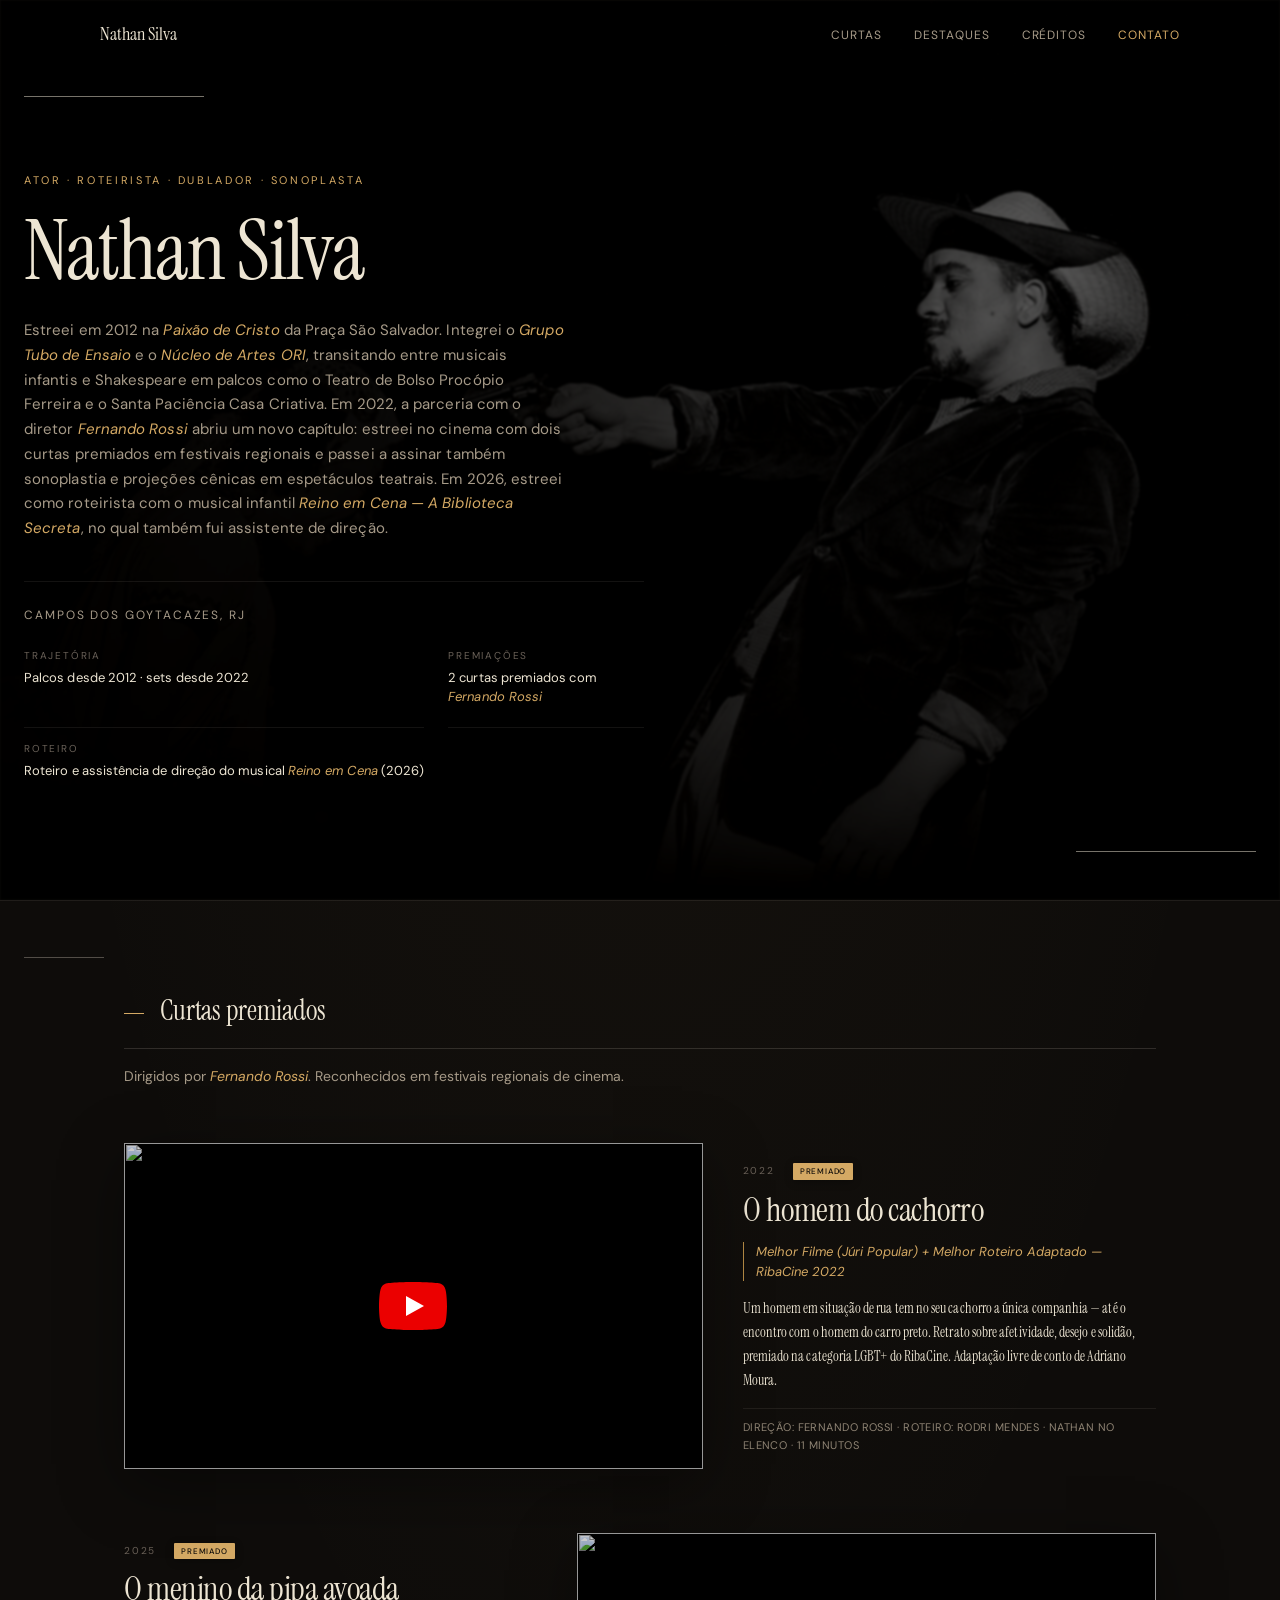
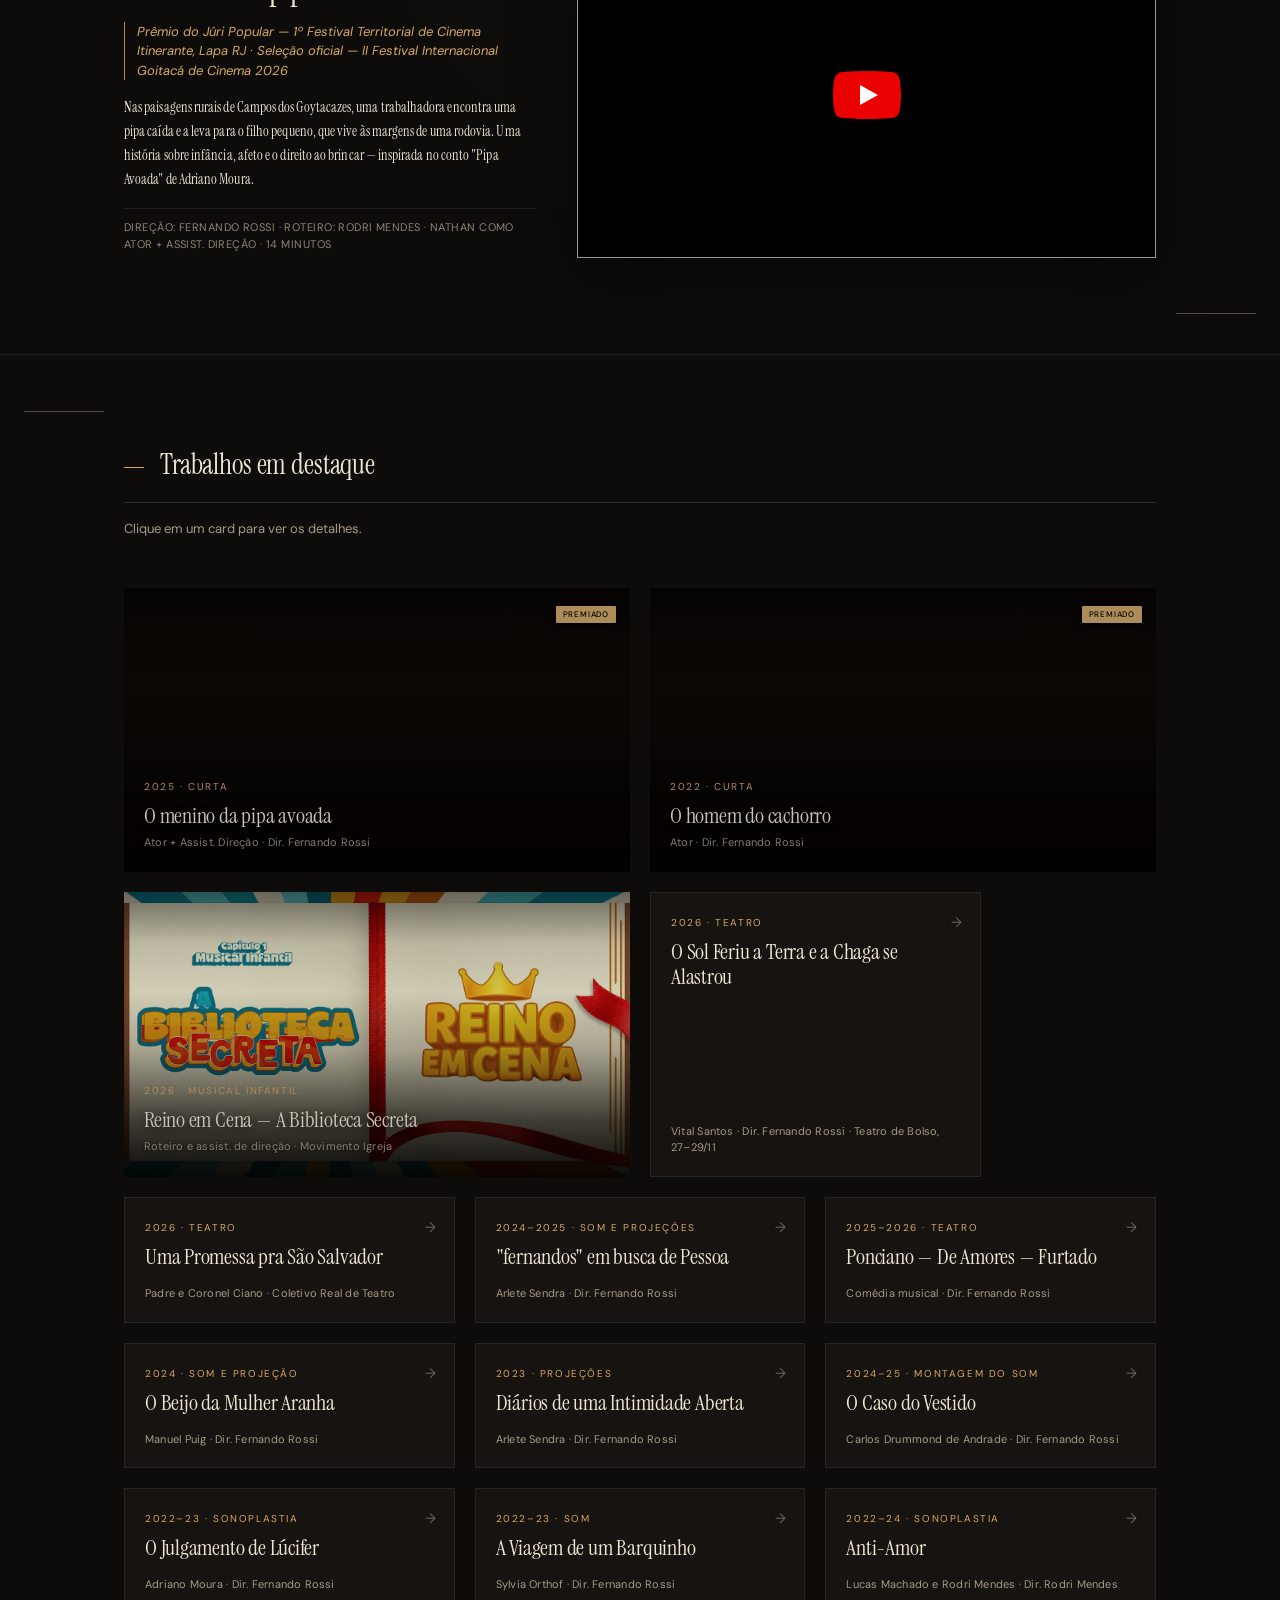
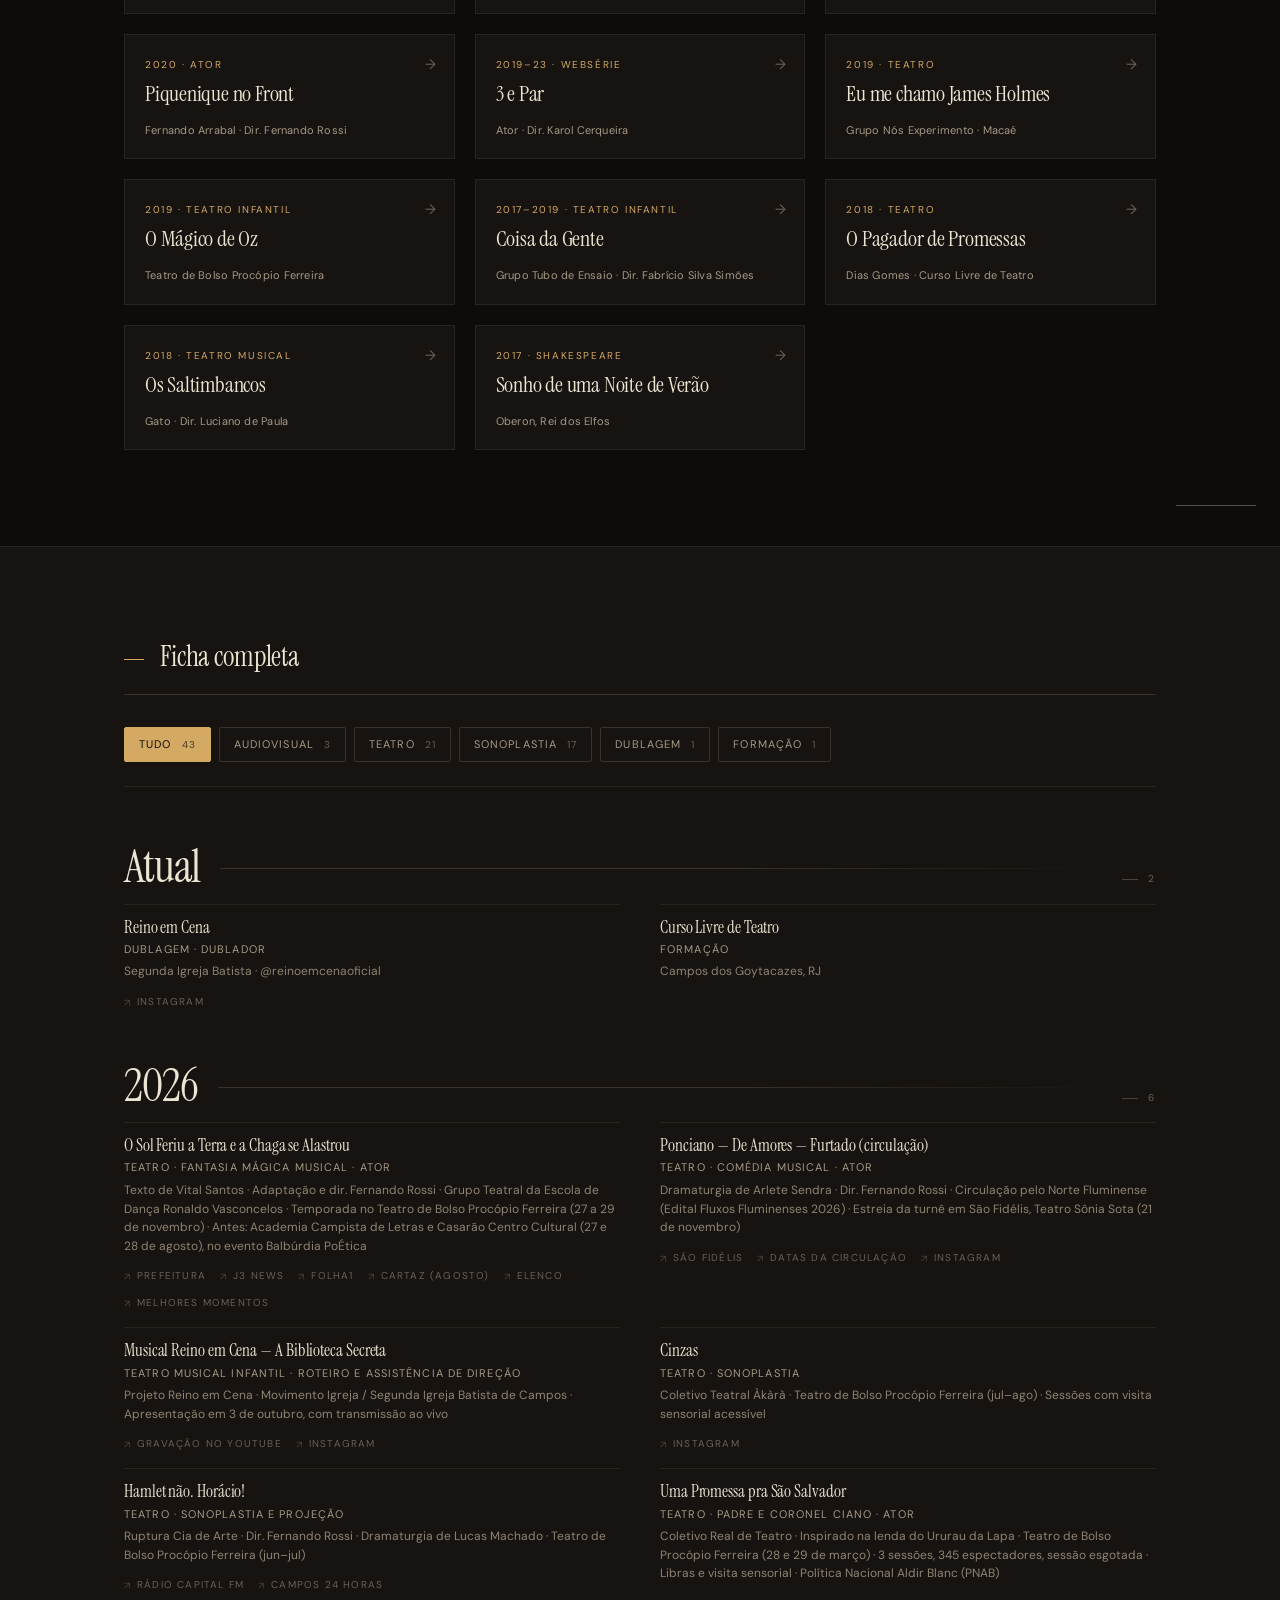
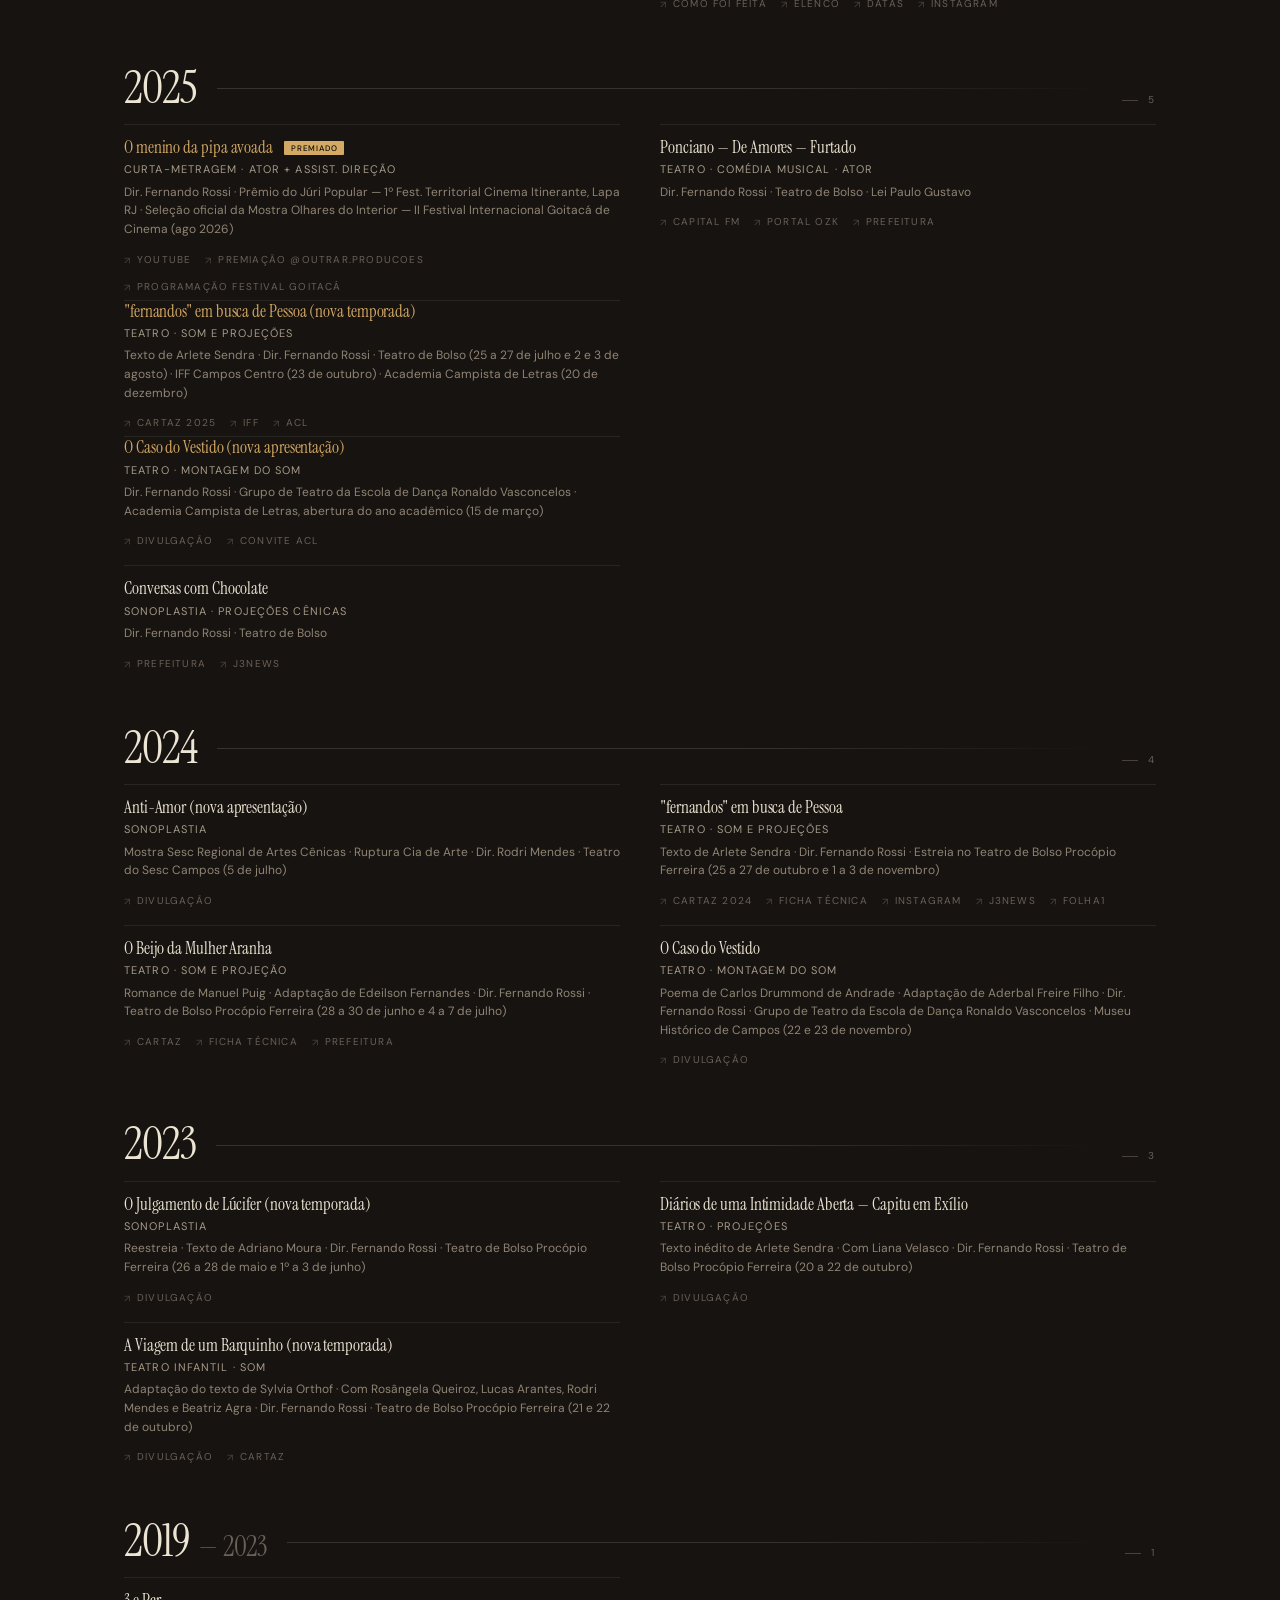
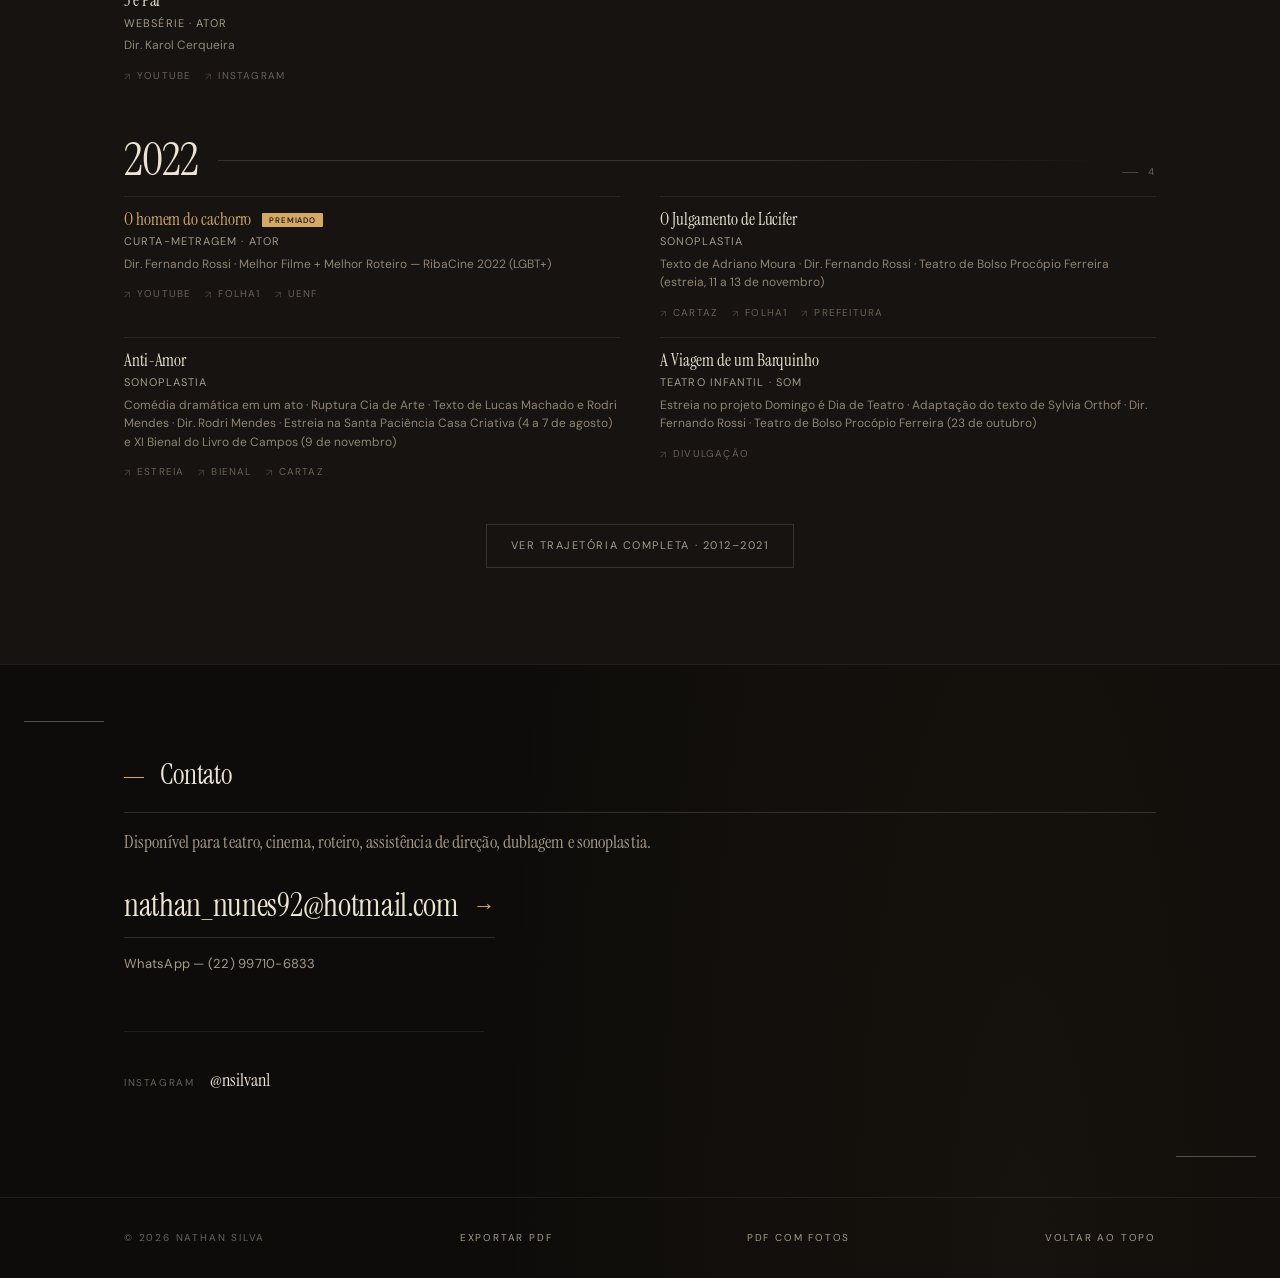
==== commit f22e4c94: "Adiciona trabalhos de 2020-2025 (Lúcifer, Anti-Amor, Piquenique, Leituras Santas), completa fichas e" ====
--- a/classico.html
+++ b/classico.html
@@ -210,6 +210,41 @@
           <span class="destaques__arrow" aria-hidden="true">&rarr;</span>
         </button>
 
+        <button type="button" class="destaques__card destaques__card--index" data-work="caso-vestido" aria-label="Abrir detalhes: O Caso do Vestido">
+          <span class="destaques__year">2024–25 &middot; Montagem do som</span>
+          <h3 class="destaques__title">O Caso do Vestido</h3>
+          <p class="destaques__meta">Carlos Drummond de Andrade &middot; Dir. Fernando Rossi</p>
+          <span class="destaques__arrow" aria-hidden="true">&rarr;</span>
+        </button>
+
+        <button type="button" class="destaques__card destaques__card--index" data-work="julgamento-lucifer" aria-label="Abrir detalhes: O Julgamento de Lúcifer">
+          <span class="destaques__year">2022–23 &middot; Sonoplastia</span>
+          <h3 class="destaques__title">O Julgamento de Lúcifer</h3>
+          <p class="destaques__meta">Adriano Moura &middot; Dir. Fernando Rossi</p>
+          <span class="destaques__arrow" aria-hidden="true">&rarr;</span>
+        </button>
+
+        <button type="button" class="destaques__card destaques__card--index" data-work="viagem-barquinho" aria-label="Abrir detalhes: A Viagem de um Barquinho">
+          <span class="destaques__year">2022–23 &middot; Som</span>
+          <h3 class="destaques__title">A Viagem de um Barquinho</h3>
+          <p class="destaques__meta">Sylvia Orthof &middot; Dir. Fernando Rossi</p>
+          <span class="destaques__arrow" aria-hidden="true">&rarr;</span>
+        </button>
+
+        <button type="button" class="destaques__card destaques__card--index" data-work="anti-amor" aria-label="Abrir detalhes: Anti-Amor">
+          <span class="destaques__year">2022–24 &middot; Sonoplastia</span>
+          <h3 class="destaques__title">Anti-Amor</h3>
+          <p class="destaques__meta">Lucas Machado e Rodri Mendes &middot; Dir. Rodri Mendes</p>
+          <span class="destaques__arrow" aria-hidden="true">&rarr;</span>
+        </button>
+
+        <button type="button" class="destaques__card destaques__card--index" data-work="piquenique-front" aria-label="Abrir detalhes: Piquenique no Front">
+          <span class="destaques__year">2020 &middot; Ator</span>
+          <h3 class="destaques__title">Piquenique no Front</h3>
+          <p class="destaques__meta">Fernando Arrabal &middot; Dir. Fernando Rossi</p>
+          <span class="destaques__arrow" aria-hidden="true">&rarr;</span>
+        </button>
+
         <button type="button" class="destaques__card destaques__card--index" data-work="3-e-par" aria-label="Abrir detalhes: 3 e Par">
           <span class="destaques__year">2019–23 &middot; Websérie</span>
           <h3 class="destaques__title">3 e Par</h3>
@@ -252,9 +287,9 @@
           <span class="destaques__arrow" aria-hidden="true">&rarr;</span>
         </button>
 
-        <button type="button" class="destaques__card destaques__card--index" data-work="sonhos-verão" aria-label="Abrir detalhes: Sonhos de uma noite de verão">
+        <button type="button" class="destaques__card destaques__card--index" data-work="sonhos-verão" aria-label="Abrir detalhes: Sonho de uma Noite de Verão">
           <span class="destaques__year">2017 &middot; Shakespeare</span>
-          <h3 class="destaques__title">Sonhos de uma noite de verão</h3>
+          <h3 class="destaques__title">Sonho de uma Noite de Verão</h3>
           <p class="destaques__meta">Oberon, Rei dos Elfos</p>
           <span class="destaques__arrow" aria-hidden="true">&rarr;</span>
         </button>
@@ -415,8 +450,8 @@
                 <li><a href="https://www.instagram.com/p/DSc4-5OEXRg/" target="_blank" rel="noopener">ACL</a></li>
                 <li class="work" data-type="sonoplastia">
               <h4 class="work__title">O Caso do Vestido (nova apresentação)</h4><span class="work__meta">Teatro &middot; Montagem do som</span>
-              <p class="work__extra">Dir. Fernando Rossi &middot; Grupo de Teatro da Escola de Dança Ronaldo Vasconcelos &middot; Academia Campista de Letras (15 de março)</p>
-              <ul class="work__sources"><li><a href="https://www.instagram.com/p/DG3NAbPRi63/" target="_blank" rel="noopener">Divulgação</a></li></ul>
+              <p class="work__extra">Dir. Fernando Rossi &middot; Grupo de Teatro da Escola de Dança Ronaldo Vasconcelos &middot; Academia Campista de Letras, abertura do ano acadêmico (15 de março)</p>
+              <ul class="work__sources"><li><a href="https://www.instagram.com/p/DG3NAbPRi63/" target="_blank" rel="noopener">Divulgação</a></li><li><a href="https://www.instagram.com/p/DG4Ig51tby0/" target="_blank" rel="noopener">Convite ACL</a></li></ul>
             </li>
           </ul>
             </li>
@@ -446,9 +481,14 @@
           <header class="chapter__header">
             <h3 class="chapter__year">2024</h3>
             <span class="chapter__line" aria-hidden="true"></span>
-            <span class="chapter__count">3</span>
+            <span class="chapter__count">4</span>
           </header>
           <ul class="chapter__items">
+            <li class="work" data-type="sonoplastia">
+              <h4 class="work__title">Anti-Amor (nova apresentação)</h4><span class="work__meta">Sonoplastia</span>
+              <p class="work__extra">Mostra Sesc Regional de Artes Cênicas &middot; Ruptura Cia de Arte &middot; Dir. Rodri Mendes &middot; Teatro do Sesc Campos (5 de julho)</p>
+              <ul class="work__sources"><li><a href="https://www.instagram.com/p/C8xAiroummj/" target="_blank" rel="noopener">Divulgação</a></li></ul>
+            </li>
             <li class="work" data-type="sonoplastia">
               <h4 class="work__title">"fernandos" em busca de Pessoa</h4><span class="work__meta">Teatro &middot; Som e projeções</span>
               <p class="work__extra">Texto de Arlete Sendra &middot; Dir. Fernando Rossi &middot; Estreia no Teatro de Bolso Procópio Ferreira (25 a 27 de outubro e 1 a 3 de novembro)</p>
@@ -481,18 +521,23 @@
           <header class="chapter__header">
             <h3 class="chapter__year">2023</h3>
             <span class="chapter__line" aria-hidden="true"></span>
-            <span class="chapter__count">2</span>
+            <span class="chapter__count">3</span>
           </header>
           <ul class="chapter__items">
+            <li class="work" data-type="sonoplastia">
+              <h4 class="work__title">O Julgamento de Lúcifer (nova temporada)</h4><span class="work__meta">Sonoplastia</span>
+              <p class="work__extra">Reestreia &middot; Texto de Adriano Moura &middot; Dir. Fernando Rossi &middot; Teatro de Bolso Procópio Ferreira (26 a 28 de maio e 1º a 3 de junho)</p>
+              <ul class="work__sources"><li><a href="https://www.instagram.com/p/CsWlCAEJZ_M/" target="_blank" rel="noopener">Divulgação</a></li></ul>
+            </li>
             <li class="work" data-type="sonoplastia">
               <h4 class="work__title">Diários de uma Intimidade Aberta — Capitu em Exílio</h4><span class="work__meta">Teatro &middot; Projeções</span>
               <p class="work__extra">Texto inédito de Arlete Sendra &middot; Com Liana Velasco &middot; Dir. Fernando Rossi &middot; Teatro de Bolso Procópio Ferreira (20 a 22 de outubro)</p>
               <ul class="work__sources"><li><a href="https://www.instagram.com/p/Cx5cqgju90x/" target="_blank" rel="noopener">Divulgação</a></li></ul>
             </li>
             <li class="work" data-type="sonoplastia">
-              <h4 class="work__title">A Viagem de um Barquinho</h4><span class="work__meta">Teatro infantil &middot; Som</span>
-              <p class="work__extra">Adaptação do texto de Sylvia Orthof &middot; Dir. Fernando Rossi &middot; Estúdio Gente é pra Brilhar e não pra Morrer de Fome (21 e 22 de outubro)</p>
-              <ul class="work__sources"><li><a href="https://www.instagram.com/p/CydpkoDu31j/" target="_blank" rel="noopener">Divulgação</a></li></ul>
+              <h4 class="work__title">A Viagem de um Barquinho (nova temporada)</h4><span class="work__meta">Teatro infantil &middot; Som</span>
+              <p class="work__extra">Adaptação do texto de Sylvia Orthof &middot; Com Rosângela Queiroz, Lucas Arantes, Rodri Mendes e Beatriz Agra &middot; Dir. Fernando Rossi &middot; Teatro de Bolso Procópio Ferreira (21 e 22 de outubro)</p>
+              <ul class="work__sources"><li><a href="https://www.instagram.com/p/CydpkoDu31j/" target="_blank" rel="noopener">Divulgação</a></li><li><a href="https://www.instagram.com/p/CydogxTuvgz/" target="_blank" rel="noopener">Cartaz</a></li></ul>
             </li>
           </ul>
         </section>
@@ -519,7 +564,7 @@
           <header class="chapter__header">
             <h3 class="chapter__year">2022</h3>
             <span class="chapter__line" aria-hidden="true"></span>
-            <span class="chapter__count">3</span>
+            <span class="chapter__count">4</span>
           </header>
           <ul class="chapter__items">
             <li class="work work--premiado" data-type="audiovisual">
@@ -532,30 +577,23 @@
               </ul>
             </li>
             <li class="work" data-type="sonoplastia">
-              <h4 class="work__title">O Julgamento de Lucifer</h4><span class="work__meta">Sonoplastia</span>
-              <p class="work__extra">Dir. Fernando Rossi &middot; Teatro de Bolso</p>
+              <h4 class="work__title">O Julgamento de Lúcifer</h4><span class="work__meta">Sonoplastia</span>
+              <p class="work__extra">Texto de Adriano Moura &middot; Dir. Fernando Rossi &middot; Teatro de Bolso Procópio Ferreira (estreia, 11 a 13 de novembro)</p>
               <ul class="work__sources">
+                <li><a href="https://www.instagram.com/p/Ckx-JssOWmw/" target="_blank" rel="noopener">Cartaz</a></li>
                 <li><a href="https://www.folha1.com.br/cultura_e_lazer/2022/11/1286040-espetaculo-o-julgamento-de-lucifer-no-teatro-de-bolso-de-sexta-a-domingo.html" target="_blank" rel="noopener">Folha1</a></li>
                 <li><a href="https://campos.rj.gov.br/exibirNoticia.php?id_noticia=76813" target="_blank" rel="noopener">Prefeitura</a></li>
               </ul>
             </li>
             <li class="work" data-type="sonoplastia">
               <h4 class="work__title">Anti-Amor</h4><span class="work__meta">Sonoplastia</span>
-              <p class="work__extra">Dir. Rodri Mendes &middot; Texto: Lucas Machado e Rodri Mendes &middot; Campos/RJ</p>
-            </li>
-          </ul>
-        </section>
-
-        <section class="chapter chapter--old" data-year="2021">
-          <header class="chapter__header">
-            <h3 class="chapter__year">2021</h3>
-            <span class="chapter__line" aria-hidden="true"></span>
-            <span class="chapter__count">1</span>
-          </header>
-          <ul class="chapter__items">
-            <li class="work" data-type="teatro">
-              <h4 class="work__title">Encontro no bar</h4><span class="work__meta">Teatro &middot; Leituras Santas &middot; Ator</span>
-              <p class="work__extra">Santa Paciência Casa Criativa</p>
+              <p class="work__extra">Comédia dramática em um ato &middot; Ruptura Cia de Arte &middot; Texto de Lucas Machado e Rodri Mendes &middot; Dir. Rodri Mendes &middot; Estreia na Santa Paciência Casa Criativa (4 a 7 de agosto) e XI Bienal do Livro de Campos (9 de novembro)</p>
+              <ul class="work__sources"><li><a href="https://www.instagram.com/p/Cf4Jrrru_0w/" target="_blank" rel="noopener">Estreia</a></li><li><a href="https://www.instagram.com/p/CkYiACMuBdW/" target="_blank" rel="noopener">Bienal</a></li><li><a href="https://www.instagram.com/p/Ckao4xcuwLc/" target="_blank" rel="noopener">Cartaz</a></li></ul>
+            </li>
+            <li class="work" data-type="sonoplastia">
+              <h4 class="work__title">A Viagem de um Barquinho</h4><span class="work__meta">Teatro infantil &middot; Som</span>
+              <p class="work__extra">Estreia no projeto Domingo é Dia de Teatro &middot; Adaptação do texto de Sylvia Orthof &middot; Dir. Fernando Rossi &middot; Teatro de Bolso Procópio Ferreira (23 de outubro)</p>
+              <ul class="work__sources"><li><a href="https://www.instagram.com/p/CkEIU0XOxo5/" target="_blank" rel="noopener">Divulgação</a></li></ul>
             </li>
           </ul>
         </section>
@@ -564,12 +602,37 @@
           <header class="chapter__header">
             <h3 class="chapter__year">2020</h3>
             <span class="chapter__line" aria-hidden="true"></span>
-            <span class="chapter__count">1</span>
+            <span class="chapter__count">7</span>
           </header>
           <ul class="chapter__items">
             <li class="work" data-type="teatro">
+              <h4 class="work__title">Encontro no Bar</h4><span class="work__meta">Teatro &middot; Leituras Santas &middot; Ator</span>
+              <p class="work__extra">Texto de Bráulio Pedroso &middot; Dir. Fernando Rossi &middot; Com Nathan Silva, Whiverson Reis e Júlia Bravo &middot; Ao vivo no Instagram da Santa Paciência Casa Criativa (29 de julho)</p>
+            </li>
+            <li class="work" data-type="teatro">
               <h4 class="work__title">Piquenique no Front</h4><span class="work__meta">Teatro &middot; Leituras Santas &middot; Ator</span>
-              <p class="work__extra">Dir. Fernando Rossi &middot; Online (pandemia)</p>
+              <p class="work__extra">Texto de Fernando Arrabal, tradução de Wilson Coêlho &middot; Dir. Fernando Rossi &middot; Leitura ao vivo no Instagram da Santa Paciência Casa Criativa (26 de agosto, na pandemia)</p>
+              <ul class="work__sources"><li><a href="https://www.instagram.com/p/CEWtFpNJ6qs/" target="_blank" rel="noopener">Cartaz</a></li></ul>
+            </li>
+            <li class="work" data-type="sonoplastia">
+              <h4 class="work__title">Namíbia, Não!</h4><span class="work__meta">Teatro &middot; Leituras Santas &middot; Sonoplastia</span>
+              <p class="work__extra">Texto de Aldri Anunciação &middot; Dir. Fernando Rossi &middot; Com Arnaldo Zeus Neto e Alexandre Ferram &middot; Ao vivo no Instagram da Santa Paciência Casa Criativa (16 de setembro)</p>
+            </li>
+            <li class="work" data-type="sonoplastia">
+              <h4 class="work__title">Elas — Lilith, Eva e Pandora Entre Nós</h4><span class="work__meta">Teatro &middot; Leituras Santas &middot; Projeção</span>
+              <p class="work__extra">Texto de Arlete Sendra &middot; Dir. Fernando Rossi &middot; Com Katiana Rodrigues, Clara Abreu e Liana Velasco &middot; Ao vivo no Instagram da Santa Paciência Casa Criativa (30 de setembro)</p>
+            </li>
+            <li class="work" data-type="sonoplastia">
+              <h4 class="work__title">Artaud e Seu Duplo</h4><span class="work__meta">Teatro &middot; Leituras Santas &middot; Sonoplastia</span>
+              <p class="work__extra">Texto de Wilson Coêlho &middot; Dir. Fernando Rossi &middot; Com Lucas Machado, Joilson Bessa, Rodri Mendes e Beatriz Agra &middot; Ao vivo no Instagram da Santa Paciência Casa Criativa (7 de outubro)</p>
+            </li>
+            <li class="work" data-type="sonoplastia">
+              <h4 class="work__title">As Centenárias</h4><span class="work__meta">Teatro &middot; Leituras Santas &middot; Sonoplastia</span>
+              <p class="work__extra">Comédia popular &middot; Texto de Newton Moreno &middot; Dir. Fernando Rossi &middot; Com Jailza Mota, Bernadete Bogado, Laíza Dias e Rodri Mendes &middot; Ao vivo no Instagram da Santa Paciência Casa Criativa (21 de outubro)</p>
+            </li>
+            <li class="work" data-type="teatro">
+              <h4 class="work__title">Um Novo Começo</h4><span class="work__meta">Teatro &middot; Leituras Santas &middot; Ator</span>
+              <p class="work__extra">Texto inédito de Luciana Kezen &middot; Dir. Fernando Rossi &middot; Com Lucas Machado, Nathan Silva, Clara Abreu e Weslley Silva &middot; Ao vivo no Instagram da Santa Paciência Casa Criativa (11 de novembro)</p>
             </li>
           </ul>
         </section>
@@ -613,8 +676,8 @@
             </li>
             <li class="work" data-type="teatro">
               <h4 class="work__title">O Pagador de Promessas</h4><span class="work__meta">Teatro &middot; Dias Gomes &middot; Ator</span>
-              <p class="work__extra">Curso Livre de Teatro &middot; exercício cênico de encerramento &middot; Teatro de Bolso Procópio Ferreira</p>
-              <ul class="work__sources"><li><a href="https://www.instagram.com/p/BreKbU6lTRI/" target="_blank" rel="noopener">Instagram</a></li></ul>
+              <p class="work__extra">Curso Livre de Teatro &middot; exercício cênico de encerramento &middot; 13 e 14 de dezembro de 2018 &middot; Teatro de Bolso Procópio Ferreira</p>
+              <ul class="work__sources"><li><a href="https://www.instagram.com/p/BreKbU6lTRI/" target="_blank" rel="noopener">Instagram</a></li><li><a href="https://g1.globo.com/rj/norte-fluminense/noticia/2018/12/12/teatro-de-bolso-em-campos-rj-vai-receber-pecas-o-pagador-de-promessas-e-aprendendo-em-tres-atos.ghtml" target="_blank" rel="noopener">G1</a></li></ul>
             </li>
             <li class="work" data-type="teatro">
               <h4 class="work__title">Esquetes: Calabar, Eles não usam Black Tie, Ópera do Malandro, Vestido de Noiva</h4><span class="work__meta">Teatro &middot; Ator</span>
@@ -650,13 +713,14 @@
           </header>
           <ul class="chapter__items">
             <li class="work" data-type="teatro">
-              <h4 class="work__title">Sonhos de uma noite de verão</h4><span class="work__meta">Teatro &middot; Shakespeare &middot; Oberon (Rei dos Elfos)</span>
-              <p class="work__extra">Teatro de Bolso &middot; Curso Livre de Teatro</p>
-              <ul class="work__sources"><li><a href="https://www.facebook.com/tbprocopioferreira/photos/pb.100063542264382.-2207520000/1428153123949247/?type=3" target="_blank" rel="noopener">Facebook Teatro de Bolso</a></li></ul>
+              <h4 class="work__title">Sonho de uma Noite de Verão</h4><span class="work__meta">Teatro &middot; Shakespeare &middot; Oberon (Rei dos Elfos)</span>
+              <p class="work__extra">Curso Livre de Teatro &middot; exercício cênico da turma de iniciantes &middot; dezembro de 2017 &middot; Teatro de Bolso</p>
+              <ul class="work__sources"><li><a href="https://www.youtube.com/watch?v=evF4WqzPo14" target="_blank" rel="noopener">Vídeo da apresentação</a></li><li><a href="https://www.facebook.com/tbprocopioferreira/photos/pb.100063542264382.-2207520000/1428153123949247/?type=3" target="_blank" rel="noopener">Facebook Teatro de Bolso</a></li></ul>
             </li>
             <li class="work" data-type="teatro">
               <h4 class="work__title">Exercício Cênico — Musical</h4><span class="work__meta">Teatro &middot; Dançarino &middot; Grease + Valerie (Glee)</span>
-              <p class="work__extra">Curso Livre de Teatro</p>
+              <p class="work__extra">Curso Livre de Teatro, Módulo I &middot; Dir. Jessé Chantre, Luciano de Paula e Yve Carvalho &middot; 18 e 19 de agosto de 2017 &middot; Teatro de Bolso</p>
+              <ul class="work__sources"><li><a href="https://www.folha1.com.br/_conteudo/2017/08/cultura_e_lazer/1223344-tb-apresenta-diversas-atracoes-durante-o-mes.html" target="_blank" rel="noopener">Folha1</a></li></ul>
             </li>
           </ul>
         </section>
@@ -886,7 +950,7 @@
           ['Grupo', 'Grupo Teatral da Escola de Dança Ronaldo Vasconcelos'],
           ['Elenco', 'João Velasco, Quisquella Gonzalez, Adriana Jardim, Nathan Silva, Heitor Barreto Jorge, Klaus Barreto Andrade, Lucas Arantes, David Terra, Théo Sodré, Bruno Feitosa, Valdiney Mendes, Eduarda Chambarelli e Pedro Alves'],
           ['Função', 'Ator'],
-          ['Apresentações', '27 de agosto de 2026 — Academia Campista de Letras · 28 de agosto de 2026 — Casarão Centro Cultural (Rua Salvador Correa, 117)'],
+          ['Apresentações', '27 de agosto de 2026 — Academia Campista de Letras, no evento Balbúrdia PoÉtica (produção de Artur Gomes, entrada franca) · 28 de agosto de 2026 — Casarão Centro Cultural (Rua Salvador Correa, 117)'],
           ['Temporada', '27, 28 e 29 de novembro de 2026, às 20h — Teatro de Bolso Procópio Ferreira · Classificação 12 anos'],
           ['Evento', 'Balbúrdia PoÉtica por Ética']
         ],
@@ -896,7 +960,9 @@
           { label: 'Matéria Folha1 — reabertura do Teatro de Bolso (Instagram)', url: 'https://www.instagram.com/p/DgKtT-KBqHT/' },
           { label: 'Cartaz da apresentação de agosto', url: 'https://www.instagram.com/p/DclC6eVRKz2/' },
           { label: 'Fotos do elenco', url: 'https://www.instagram.com/p/DcqjpnelVpz/' },
-          { label: 'Melhores momentos na Academia Campista de Letras', url: 'https://www.instagram.com/p/DclHguclTID/' }
+          { label: 'Melhores momentos na Academia Campista de Letras', url: 'https://www.instagram.com/p/DclHguclTID/' },
+          { label: 'Convite da Balbúrdia PoÉtica (Instagram)', url: 'https://www.instagram.com/p/DcXRCRMhRrb/' },
+          { label: 'Academia Campista de Letras — anúncio do evento (Instagram)', url: 'https://www.instagram.com/p/DchfbVYtO2P/' }
         ]
       },
       'homem-cachorro': {
@@ -1022,26 +1088,204 @@
       },
       'viagem-barquinho': {
         title: 'A Viagem de um Barquinho',
-        year: '2023',
+        year: '2022–2023',
         tagline: 'Teatro infantil — adaptação de Sylvia Orthof — som de Nathan Silva',
+        photo: 'assets/fotos/viagem-barquinho.jpg',
+        cartaz: 'assets/fotos/viagem-barquinho-cartaz.jpg',
         synopsis: 'Aventura infantil adaptada do texto de Sylvia Orthof: um menino faz um barco de papel que foge para o mar e, para encontrá-lo, parte com uma lavadeira numa viagem cheia de personagens pelo caminho. Nathan assina o som.',
         credits: [
           ['Função', 'Som'],
           ['Texto', 'Adaptação de Sylvia Orthof'],
           ['Direção', 'Fernando Rossi'],
           ['Produção', 'Estúdio Gente é pra Brilhar e não pra Morrer de Fome'],
-          ['Elenco', 'Lucas Arantes, Rodri Mendes e elenco'],
+          ['Elenco', 'Rosângela Queiroz, Lucas Arantes, Rodri Mendes e Beatriz Agra'],
           ['Equipe', 'Luz: Marco Antônio Almeida · Cenário e adereços: Vanderlei Machado e Alessandro C. Silva · Apoio de produção: Luciana Crespo Rossi'],
-          ['Temporada', '21 e 22 de outubro de 2023, às 17h']
-        ],
-        links: [
-          { label: 'Divulgação (Instagram)', url: 'https://www.instagram.com/p/CydpkoDu31j/' }
-        ]
+          ['Local', 'Teatro de Bolso Procópio Ferreira, Campos dos Goytacazes (RJ)'],
+          ['Temporadas', 'Estreia em 23 de outubro de 2022, no projeto Domingo é Dia de Teatro · Nova temporada em 21 e 22 de outubro de 2023, às 17h'],
+          ['Apoio cultural', 'Prefeitura de Campos · Fundação Cultural Jornalista Oswaldo Lima']
+        ],
+        links: [
+          { label: 'Divulgação (Instagram)', url: 'https://www.instagram.com/p/CydpkoDu31j/' },
+          { label: 'Cartaz (Instagram)', url: 'https://www.instagram.com/p/CydogxTuvgz/' },
+          { label: 'Estreia, 2022 (Instagram)', url: 'https://www.instagram.com/p/CkEIU0XOxo5/' }
+        ]
+      },
+      'julgamento-lucifer': {
+        title: 'O Julgamento de Lúcifer',
+        year: '2022–2023',
+        tagline: 'Teatro — texto de Adriano Moura — sonoplastia de Nathan Silva',
+        photo: 'assets/fotos/julgamento-lucifer.jpg',
+        cartaz: 'assets/fotos/julgamento-lucifer-cartaz.png',
+        synopsis: 'Três líderes convidam um anjo decaído para um programa de TV, induzindo-o a assumir a culpa por crimes cometidos pela humanidade nos últimos dois mil anos. Pedofilia, charlatanismo, tortura e corrupção são praticados por personagens que se dizem portadores da palavra de Deus, e Lúcifer os desmente com astúcia e um controle remoto capaz de dominar TVs, computadores e celulares no mundo todo. Um reality show surrealista, com linguagem cheia de metáforas e simbologias. Estreou em 2022 e voltou em nova temporada em 2023. Nathan assina a sonoplastia.',
+        credits: [
+          ['Função', 'Sonoplastia'],
+          ['Texto', 'Adriano Moura'],
+          ['Direção', 'Fernando Rossi'],
+          ['Elenco', 'Lucas Machado, Raquel Fernandes, Luciana Rossi, Pedro Fagundes, Alexandre Ferram, Rodri Mendes e Clara Abreu'],
+          ['Equipe', 'Iluminação: Marquinho · Figurino: Ingrid Ribeiro · Vídeo: Ítalo Auatt · Participação virtual: Estelina Chamoshine'],
+          ['Local', 'Teatro de Bolso Procópio Ferreira, Campos dos Goytacazes (RJ)'],
+          ['Temporadas', 'Estreia em 11, 12 e 13 de novembro de 2022 · Nova temporada em 26, 27 e 28 de maio e 1º, 2 e 3 de junho de 2023, às 20h'],
+          ['Classificação', '16 anos']
+        ],
+        links: [
+          { label: 'Nova temporada, 2023 (Instagram)', url: 'https://www.instagram.com/p/CsWlCAEJZ_M/' },
+          { label: 'Cartaz da estreia, 2022 (Instagram)', url: 'https://www.instagram.com/p/Ckx-JssOWmw/' },
+          { label: 'Folha1 (estreia, 2022)', url: 'https://www.folha1.com.br/cultura_e_lazer/2022/11/1286040-espetaculo-o-julgamento-de-lucifer-no-teatro-de-bolso-de-sexta-a-domingo.html' },
+          { label: 'Prefeitura de Campos', url: 'https://campos.rj.gov.br/exibirNoticia.php?id_noticia=76813' }
+        ]
+      },
+      'anti-amor': {
+        title: 'Anti-Amor',
+        year: '2022–2024',
+        tagline: 'Teatro — comédia dramática em um ato — sonoplastia de Nathan Silva',
+        photo: 'assets/fotos/anti-amor.jpg',
+        cartaz: 'assets/fotos/anti-amor-cartaz.jpg',
+        synopsis: 'Comédia dramática em um ato da Ruptura Cia de Arte que convida o público a refletir sobre a palavra "amor", presente na vida de todos, independentemente de etnia, raça, gênero ou sexualidade. Pelas histórias de Fred, Ana e Olympio, que relatam experiências nada boas com o amor, romântico ou não, a peça mistura humor e uma boa dose de drama. Estreou em 2022 na Santa Paciência Casa Criativa, passou pela XI Bienal do Livro de Campos e voltou em 2024 na Mostra Sesc Regional de Artes Cênicas. Nathan integra a equipe técnica.',
+        credits: [
+          ['Função', 'Sonoplastia e técnica'],
+          ['Texto', 'Lucas Machado e Rodri Mendes'],
+          ['Direção', 'Rodri Mendes'],
+          ['Supervisão cênica', 'Fernando Rossi'],
+          ['Grupo', 'Ruptura Cia de Arte (com Palco Sala)'],
+          ['Elenco', 'Lucas Machado, Clara Abreu e Rodri Mendes'],
+          ['Técnica', 'Nathan Silva e Fabrício Simões'],
+          ['Temporadas', 'Estreia de 4 a 7 de agosto de 2022, às 19h, na Santa Paciência Casa Criativa · XI Bienal do Livro de Campos, Plaza Shopping Guarus, 9 de novembro de 2022 · Mostra Sesc Regional de Artes Cênicas, Teatro do Sesc Campos, 5 de julho de 2024'],
+          ['Classificação', '16 anos']
+        ],
+        links: [
+          { label: 'Estreia, 2022 (Instagram)', url: 'https://www.instagram.com/p/Cf4Jrrru_0w/' },
+          { label: 'Bienal do Livro, 2022 (Instagram)', url: 'https://www.instagram.com/p/CkYiACMuBdW/' },
+          { label: 'Cartaz da Bienal (Instagram)', url: 'https://www.instagram.com/p/Ckao4xcuwLc/' },
+          { label: 'Sesc Campos, 2024 (Instagram)', url: 'https://www.instagram.com/p/C8xAiroummj/' }
+        ]
+      },
+      'piquenique-front': {
+        title: 'Piquenique no Front',
+        year: '2020',
+        tagline: 'Leitura dramática — texto de Fernando Arrabal — Nathan Silva no elenco',
+        photo: 'assets/fotos/piquenique-front.jpg',
+        cartaz: 'assets/fotos/piquenique-front.jpg',
+        synopsis: 'Leitura dramática da peça de Fernando Arrabal, na tradução de Wilson Coêlho, dentro do projeto Leituras Santas, da Santa Paciência Casa Criativa. Durante a pandemia, o elenco se apresentou ao vivo pelo Instagram da casa, com direção de Fernando Rossi. Nathan integra o elenco.',
+        credits: [
+          ['Função', 'Ator'],
+          ['Texto', 'Fernando Arrabal · Tradução de Wilson Coêlho'],
+          ['Direção', 'Fernando Rossi'],
+          ['Projeto', 'Leituras Santas — Santa Paciência Casa Criativa'],
+          ['Elenco', 'Fred Rangel, Ícaro Pinheiro, Eliana Carneiro, Phellipe Rangel, Nathan Silva e João Victor Barbosa'],
+          ['Audiovisual', 'Alexandre Ferram'],
+          ['Exibição', 'Ao vivo no Instagram da Santa Paciência Casa Criativa, 26 de agosto de 2020, às 20h']
+        ],
+        links: [
+          { label: 'Cartaz (Instagram)', url: 'https://www.instagram.com/p/CEWtFpNJ6qs/' }
+        ]
+      },
+      'encontro-bar': {
+        title: 'Encontro no Bar',
+        year: '2020',
+        tagline: 'Leitura dramática — Leituras Santas — ator de Nathan Silva',
+        photo: 'assets/fotos/leituras-encontro-bar.png',
+        synopsis: 'Leitura dramática do texto de Bráulio Pedroso, que abriu a participação de Nathan no projeto Leituras Santas. Nathan divide a cena com Whiverson Reis e Júlia Bravo. Apresentação ao vivo no Instagram da Santa Paciência Casa Criativa, durante a pandemia.',
+        credits: [
+          ['Função', 'Ator'],
+          ['Texto', 'Bráulio Pedroso'],
+          ['Direção', 'Fernando Rossi'],
+          ['Projeto', 'Leituras Santas — Santa Paciência Casa Criativa'],
+          ['Elenco', 'Nathan Silva, Whiverson Reis e Júlia Bravo'],
+          ['Exibição', 'Ao vivo no Instagram da Santa Paciência Casa Criativa, 29 de julho de 2020']
+        ],
+        links: []
+      },
+      'namibia-nao': {
+        title: 'Namíbia, Não!',
+        year: '2020',
+        tagline: 'Leitura dramática — Leituras Santas — sonoplastia de Nathan Silva',
+        photo: 'assets/fotos/leituras-namibia-nao.png',
+        synopsis: 'Leitura dramática da peça de Aldri Anunciação, com Arnaldo Zeus Neto e Alexandre Ferram em cena e participação de vozes em off. Nathan assina a sonoplastia. Apresentação ao vivo no Instagram da Santa Paciência Casa Criativa, durante a pandemia.',
+        credits: [
+          ['Função', 'Sonoplastia'],
+          ['Texto', 'Aldri Anunciação'],
+          ['Direção', 'Fernando Rossi'],
+          ['Projeto', 'Leituras Santas — Santa Paciência Casa Criativa'],
+          ['Elenco', 'Arnaldo Zeus Neto e Alexandre Ferram · Vozes em off: Pedro Fagundes, Laíza Dias, Clara Abreu, Rosângela Queiroz e Lucas Machado'],
+          ['Equipe', 'Filmagem: Rosângela Queiroz'],
+          ['Exibição', 'Ao vivo no Instagram da Santa Paciência Casa Criativa, 16 de setembro de 2020']
+        ],
+        links: []
+      },
+      'elas-entre-nos': {
+        title: 'Elas — Lilith, Eva e Pandora Entre Nós',
+        year: '2020',
+        tagline: 'Leitura dramática — Leituras Santas — projeção de Nathan Silva',
+        photo: 'assets/fotos/leituras-elas-entre-nos.png',
+        synopsis: 'Leitura dramática do texto de Arlete Sendra sobre três figuras femininas míticas, Lilith, Eva e Pandora, com Katiana Rodrigues, Clara Abreu e Liana Velasco. Nathan assina a projeção. Apresentação ao vivo no Instagram da Santa Paciência Casa Criativa, durante a pandemia.',
+        credits: [
+          ['Função', 'Projeção'],
+          ['Texto', 'Arlete Sendra'],
+          ['Direção', 'Fernando Rossi'],
+          ['Projeto', 'Leituras Santas — Santa Paciência Casa Criativa'],
+          ['Elenco', 'Katiana Rodrigues, Clara Abreu e Liana Velasco'],
+          ['Equipe', 'Sonoplastia: Arnaldo Zeus · Filmagem: Alexandre Ferram'],
+          ['Exibição', 'Ao vivo no Instagram da Santa Paciência Casa Criativa, 30 de setembro de 2020']
+        ],
+        links: []
+      },
+      'artaud-duplo': {
+        title: 'Artaud e Seu Duplo',
+        year: '2020',
+        tagline: 'Leitura dramática — Leituras Santas — sonoplastia de Nathan Silva',
+        photo: 'assets/fotos/leituras-artaud-duplo.png',
+        synopsis: 'Leitura dramática do texto de Wilson Coêlho sobre Antonin Artaud, com Lucas Machado, Joilson Bessa, Rodri Mendes e Beatriz Agra. Nathan assina a sonoplastia. Apresentação ao vivo no Instagram da Santa Paciência Casa Criativa, durante a pandemia.',
+        credits: [
+          ['Função', 'Sonoplastia'],
+          ['Texto', 'Wilson Coêlho'],
+          ['Direção', 'Fernando Rossi'],
+          ['Projeto', 'Leituras Santas — Santa Paciência Casa Criativa'],
+          ['Elenco', 'Lucas Machado, Joilson Bessa, Rodri Mendes e Beatriz Agra'],
+          ['Equipe', 'Filmagem: Alexandre Ferram'],
+          ['Exibição', 'Ao vivo no Instagram da Santa Paciência Casa Criativa, 7 de outubro de 2020']
+        ],
+        links: []
+      },
+      'centenarias': {
+        title: 'As Centenárias',
+        year: '2020',
+        tagline: 'Leitura dramática — Leituras Santas — sonoplastia de Nathan Silva',
+        photo: 'assets/fotos/leituras-centenarias.png',
+        synopsis: 'Leitura dramática da comédia popular de Newton Moreno, com Jailza Mota, Bernadete Bogado, Laíza Dias e Rodri Mendes. Nathan assina a sonoplastia. Apresentação ao vivo no Instagram da Santa Paciência Casa Criativa, durante a pandemia.',
+        credits: [
+          ['Função', 'Sonoplastia'],
+          ['Texto', 'Newton Moreno'],
+          ['Direção', 'Fernando Rossi'],
+          ['Projeto', 'Leituras Santas — Santa Paciência Casa Criativa'],
+          ['Elenco', 'Jailza Mota, Bernadete Bogado, Laíza Dias e Rodri Mendes'],
+          ['Equipe', 'Filmagem: Alexandre Ferram'],
+          ['Exibição', 'Ao vivo no Instagram da Santa Paciência Casa Criativa, 21 de outubro de 2020']
+        ],
+        links: []
+      },
+      'novo-comeco': {
+        title: 'Um Novo Começo',
+        year: '2020',
+        tagline: 'Leitura dramática — Leituras Santas — ator de Nathan Silva',
+        photo: 'assets/fotos/leituras-novo-comeco.png',
+        synopsis: 'Leitura dramática de texto inédito de Luciana Kezen. Nathan integra o elenco ao lado de Lucas Machado, Clara Abreu e Weslley Silva. Apresentação ao vivo no Instagram da Santa Paciência Casa Criativa, durante a pandemia.',
+        credits: [
+          ['Função', 'Ator'],
+          ['Texto', 'Luciana Kezen (inédito)'],
+          ['Direção', 'Fernando Rossi'],
+          ['Projeto', 'Leituras Santas — Santa Paciência Casa Criativa'],
+          ['Elenco', 'Lucas Machado, Nathan Silva, Clara Abreu e Weslley Silva'],
+          ['Equipe', 'Filmagem: Alexandre Ferram'],
+          ['Exibição', 'Ao vivo no Instagram da Santa Paciência Casa Criativa, 11 de novembro de 2020']
+        ],
+        links: []
       },
       'caso-vestido': {
         title: 'O Caso do Vestido',
         year: '2024–2025',
         tagline: 'Teatro — poema de Carlos Drummond de Andrade — montagem do som de Nathan Silva',
+        photo: 'assets/fotos/caso-vestido.png',
+        cartaz: 'assets/fotos/caso-vestido-cartaz.jpg',
         synopsis: 'A partir do poema de Carlos Drummond de Andrade, adaptado para o teatro por Aderbal Freire Filho, a montagem do Grupo de Teatro da Escola de Dança Ronaldo Vasconcelos é uma denúncia social sobre relações familiares e o sofrimento feminino sob o patriarcado, na tensão entre a mãe traída e a mulher pecadora. Nathan fez a montagem do som.',
         credits: [
           ['Função', 'Montagem do som'],
@@ -1050,11 +1294,12 @@
           ['Grupo', 'Grupo de Teatro da Escola de Dança Ronaldo Vasconcelos (oficina de teatro)'],
           ['Elenco', 'Valdiney Mendes, Adriana Jardim, Laila Nunes, Maria Clara Martins, Eduarda Chambarelli, Yasmim Nunes, João Pedro Velasco, Lucas Arantes e Klaus Andrade'],
           ['Equipe', 'Cenário: Vanderlei Machado · Apoio: Lucas Machado · Fotos: Kely Machado'],
-          ['Apresentações', '22 e 23 de novembro de 2024 (Museu Histórico de Campos) · 15 de março de 2025 (Academia Campista de Letras) — entrada franca']
+          ['Apresentações', '22 e 23 de novembro de 2024 (Museu Histórico de Campos) · 15 de março de 2025, às 18h (Academia Campista de Letras, abrindo as atividades acadêmicas do ano; após a peça, Edinalda Almeida falou sobre a obra de Drummond e Adriano Moura recitou o poema) — entrada franca']
         ],
         links: [
           { label: 'Divulgação 2024 (Instagram)', url: 'https://www.instagram.com/p/DCeQnmeObmK/' },
-          { label: 'Divulgação 2025 (Instagram)', url: 'https://www.instagram.com/p/DG3NAbPRi63/' }
+          { label: 'Divulgação 2025 (Instagram)', url: 'https://www.instagram.com/p/DG3NAbPRi63/' },
+          { label: 'Convite da Academia Campista de Letras, 2025 (Instagram)', url: 'https://www.instagram.com/p/DG4Ig51tby0/' }
         ]
       },
       '3-e-par': {
@@ -1159,16 +1404,18 @@
         year: '2018',
         tagline: 'Teatro — Dias Gomes · Curso Livre de Teatro',
         photo: 'assets/fotos/pagador-promessas.jpg',
-        synopsis: 'Montagem do clássico de Dias Gomes, último exercício cênico do Curso Livre de Teatro de 2018, no Teatro de Bolso Procópio Ferreira. Encerrou os dois anos de formação de Nathan no curso.',
+        synopsis: 'Montagem do clássico de Dias Gomes, último exercício cênico do Curso Livre de Teatro de 2018, apresentado em 13 e 14 de dezembro no Teatro de Bolso Procópio Ferreira. Encerrou os dois anos de formação de Nathan no curso.',
         credits: [
           ['Autor', 'Dias Gomes'],
           ['Função', 'Ator'],
           ['Local', 'Teatro de Bolso Procópio Ferreira, Campos dos Goytacazes'],
+          ['Apresentações', '13 e 14 de dezembro de 2018'],
           ['Formação', 'Curso Livre de Teatro — professores Fernando Rossi, Luciano de Paula, Arthur Gomes, Erica Pontes e Ivy Carvalho'],
           ['Foto', 'Antonio Cruz (@antoniocruzfotografia)']
         ],
         links: [
-          { label: 'Fotos da montagem (Instagram)', url: 'https://www.instagram.com/p/BreKbU6lTRI/' }
+          { label: 'Fotos da montagem (Instagram)', url: 'https://www.instagram.com/p/BreKbU6lTRI/' },
+          { label: 'Divulgação das apresentações (G1)', url: 'https://g1.globo.com/rj/norte-fluminense/noticia/2018/12/12/teatro-de-bolso-em-campos-rj-vai-receber-pecas-o-pagador-de-promessas-e-aprendendo-em-tres-atos.ghtml' }
         ]
       },
       'saltimbancos': {
@@ -1188,19 +1435,21 @@
         ]
       },
       'sonhos-verão': {
-        title: 'Sonhos de uma noite de verão',
+        title: 'Sonho de uma Noite de Verão',
         year: '2017',
         tagline: 'Shakespeare — Curso Livre de Teatro',
         photo: 'assets/fotos/sonhos-verao.jpg',
-        synopsis: 'Primeira montagem de Nathan no Curso Livre de Teatro do Teatro de Bolso Procópio Ferreira. Interpretou Oberon, o Rei dos Elfos, no clássico de William Shakespeare.',
+        synopsis: 'Exercício cênico de fim de ano da turma de iniciantes do Curso Livre de Teatro, em dezembro de 2017, no Teatro de Bolso Procópio Ferreira. Nathan interpretou Oberon, o Rei dos Elfos, no clássico de William Shakespeare.',
         credits: [
           ['Personagem', 'Oberon (Rei dos Elfos)'],
           ['Autor', 'William Shakespeare'],
           ['Local', 'Teatro de Bolso Procópio Ferreira'],
-          ['Formação', 'Curso Livre de Teatro']
-        ],
-        links: [
-          { label: 'Elenco no palco (Instagram)', url: 'https://www.instagram.com/p/BcnM4VkFJav/' }
+          ['Apresentação', 'Dezembro de 2017'],
+          ['Formação', 'Curso Livre de Teatro — turma de iniciantes']
+        ],
+        links: [
+          { label: 'Elenco no palco (Instagram)', url: 'https://www.instagram.com/p/BcnM4VkFJav/' },
+          { label: 'Apresentação completa em 9 partes (YouTube)', url: 'https://www.youtube.com/watch?v=evF4WqzPo14' }
         ]
       }
     };
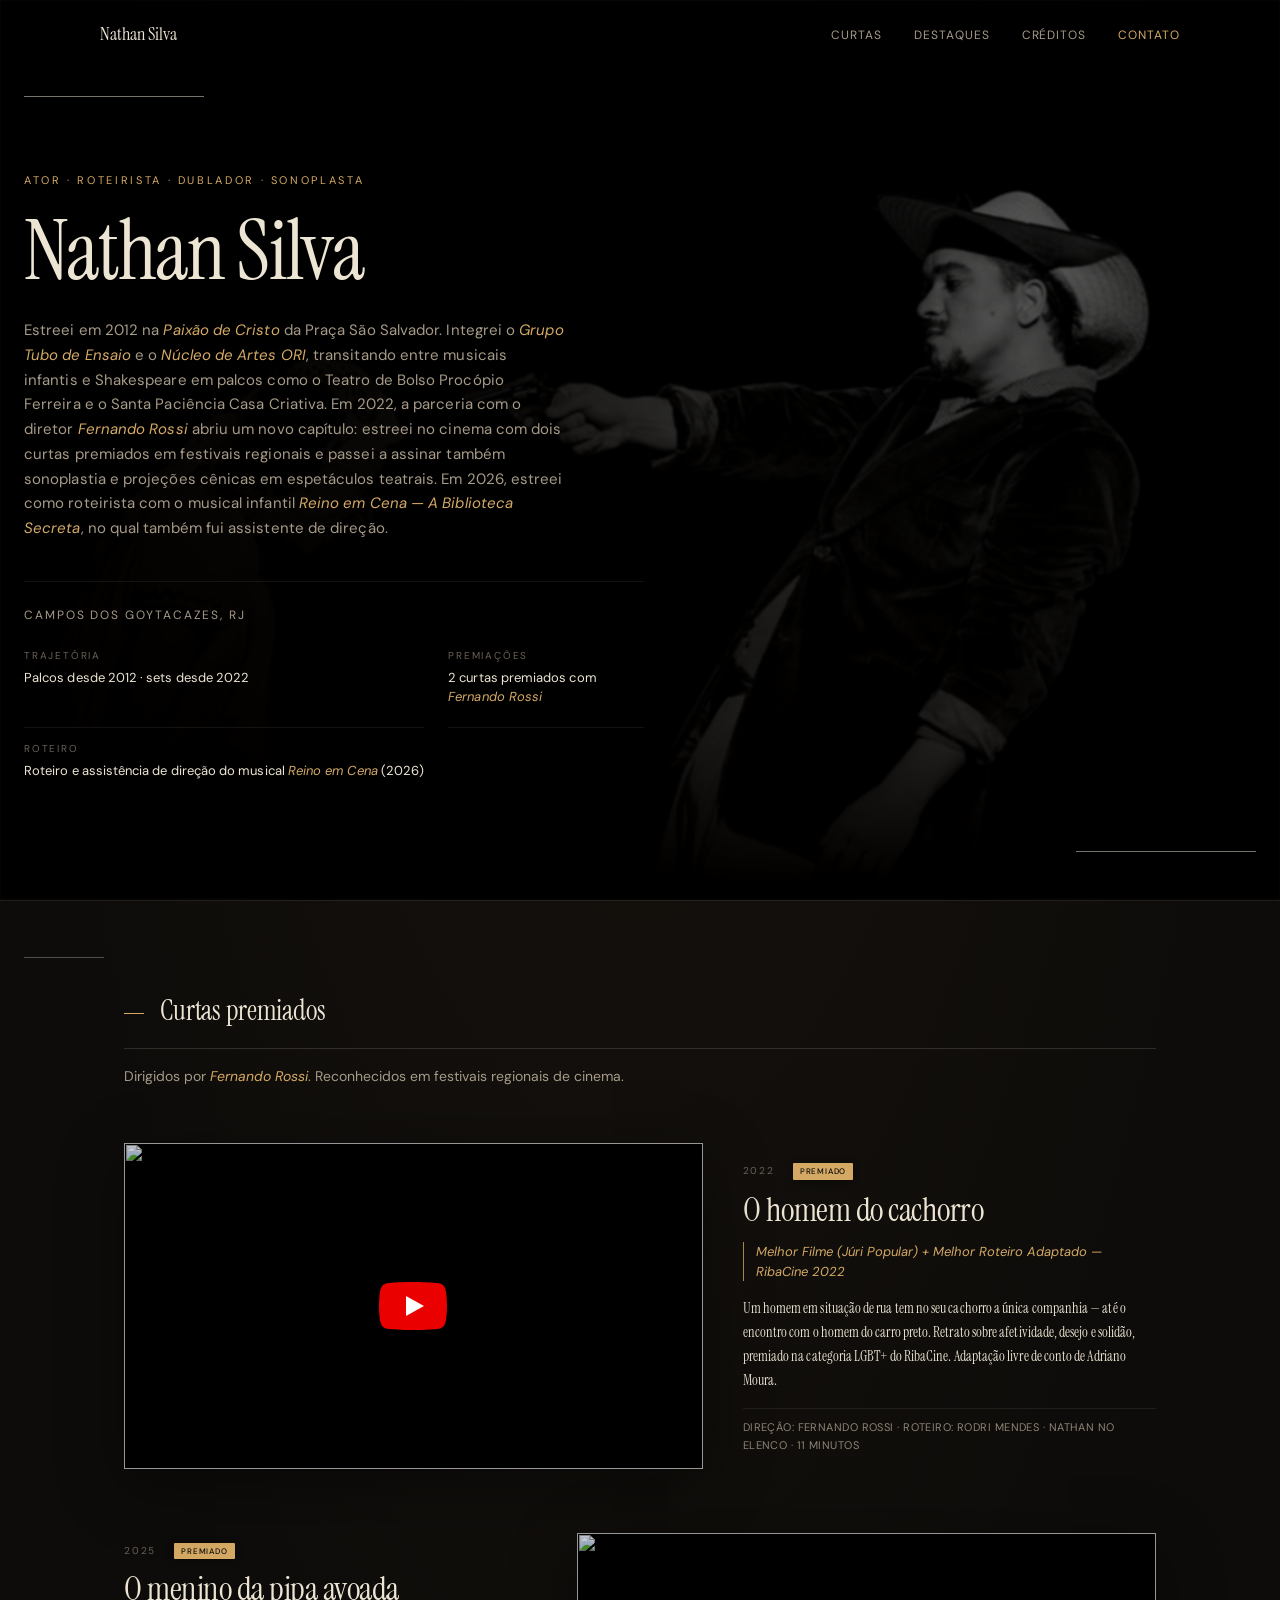
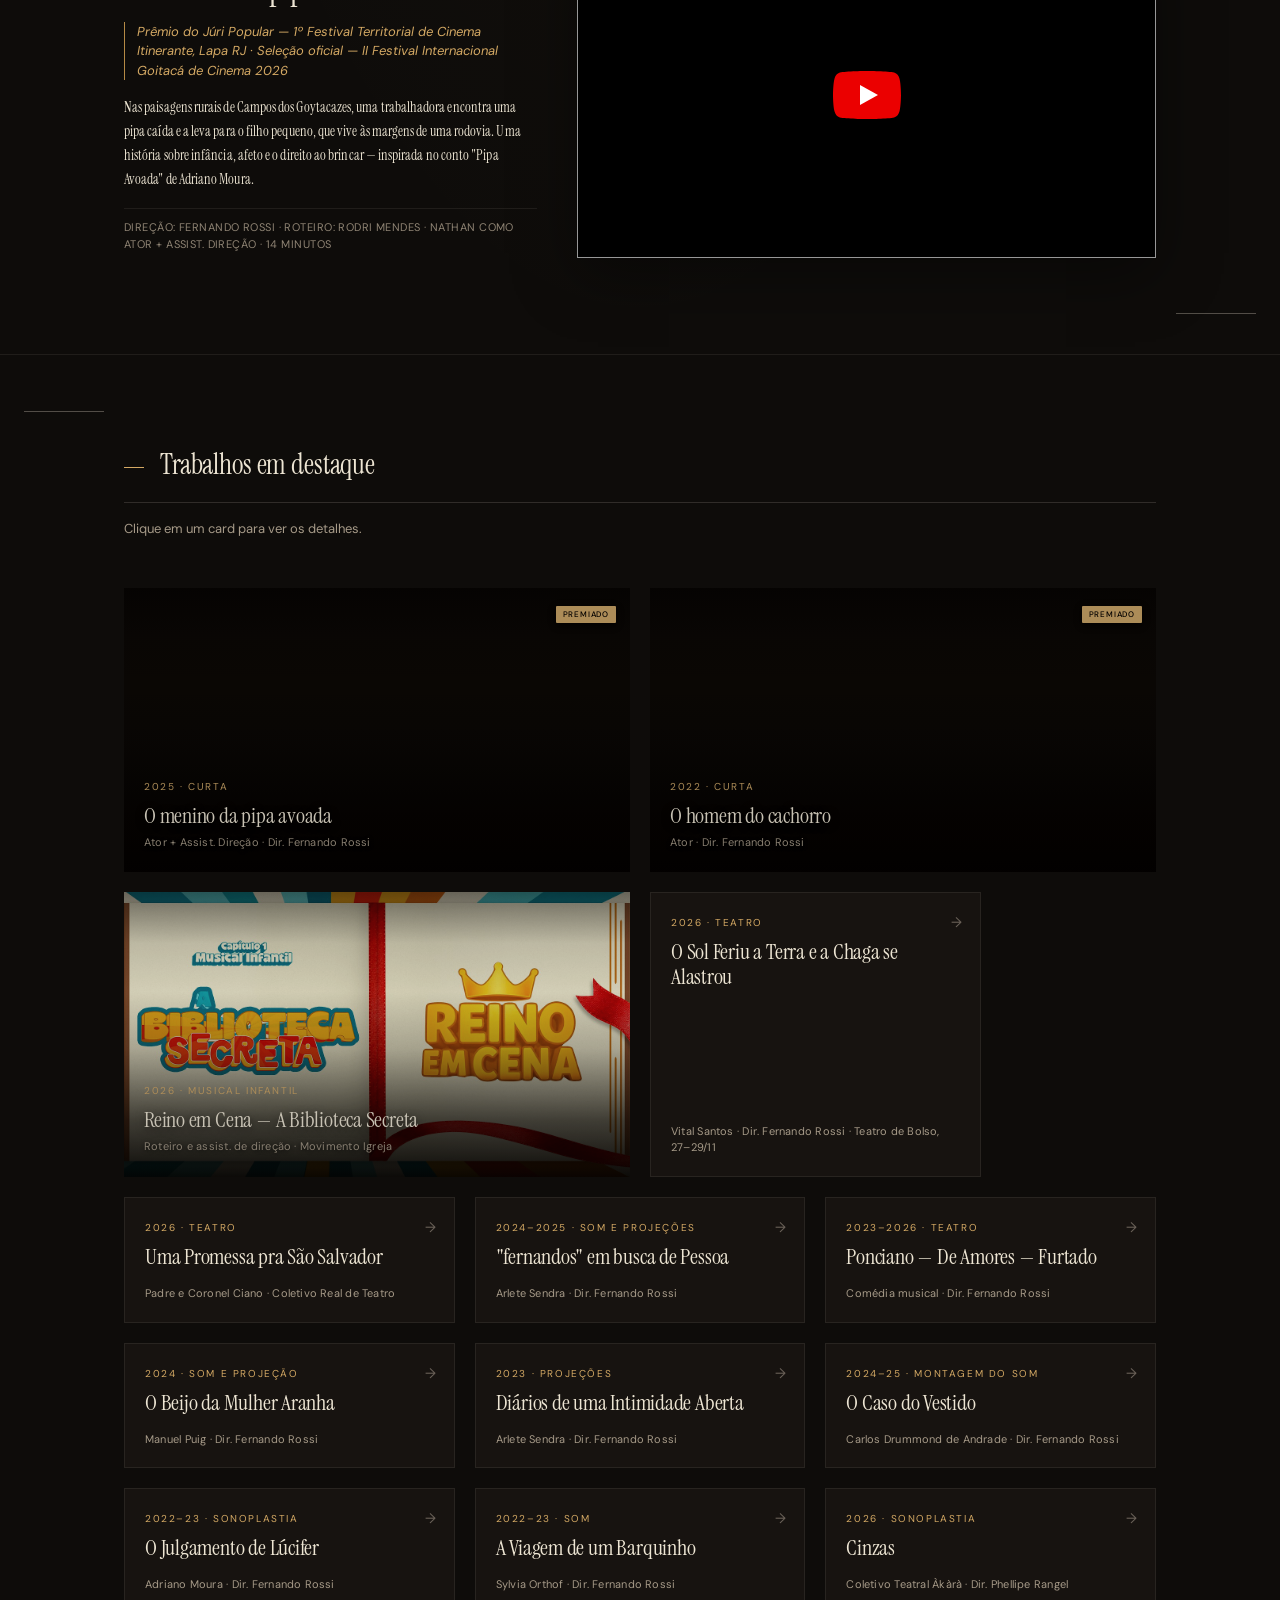
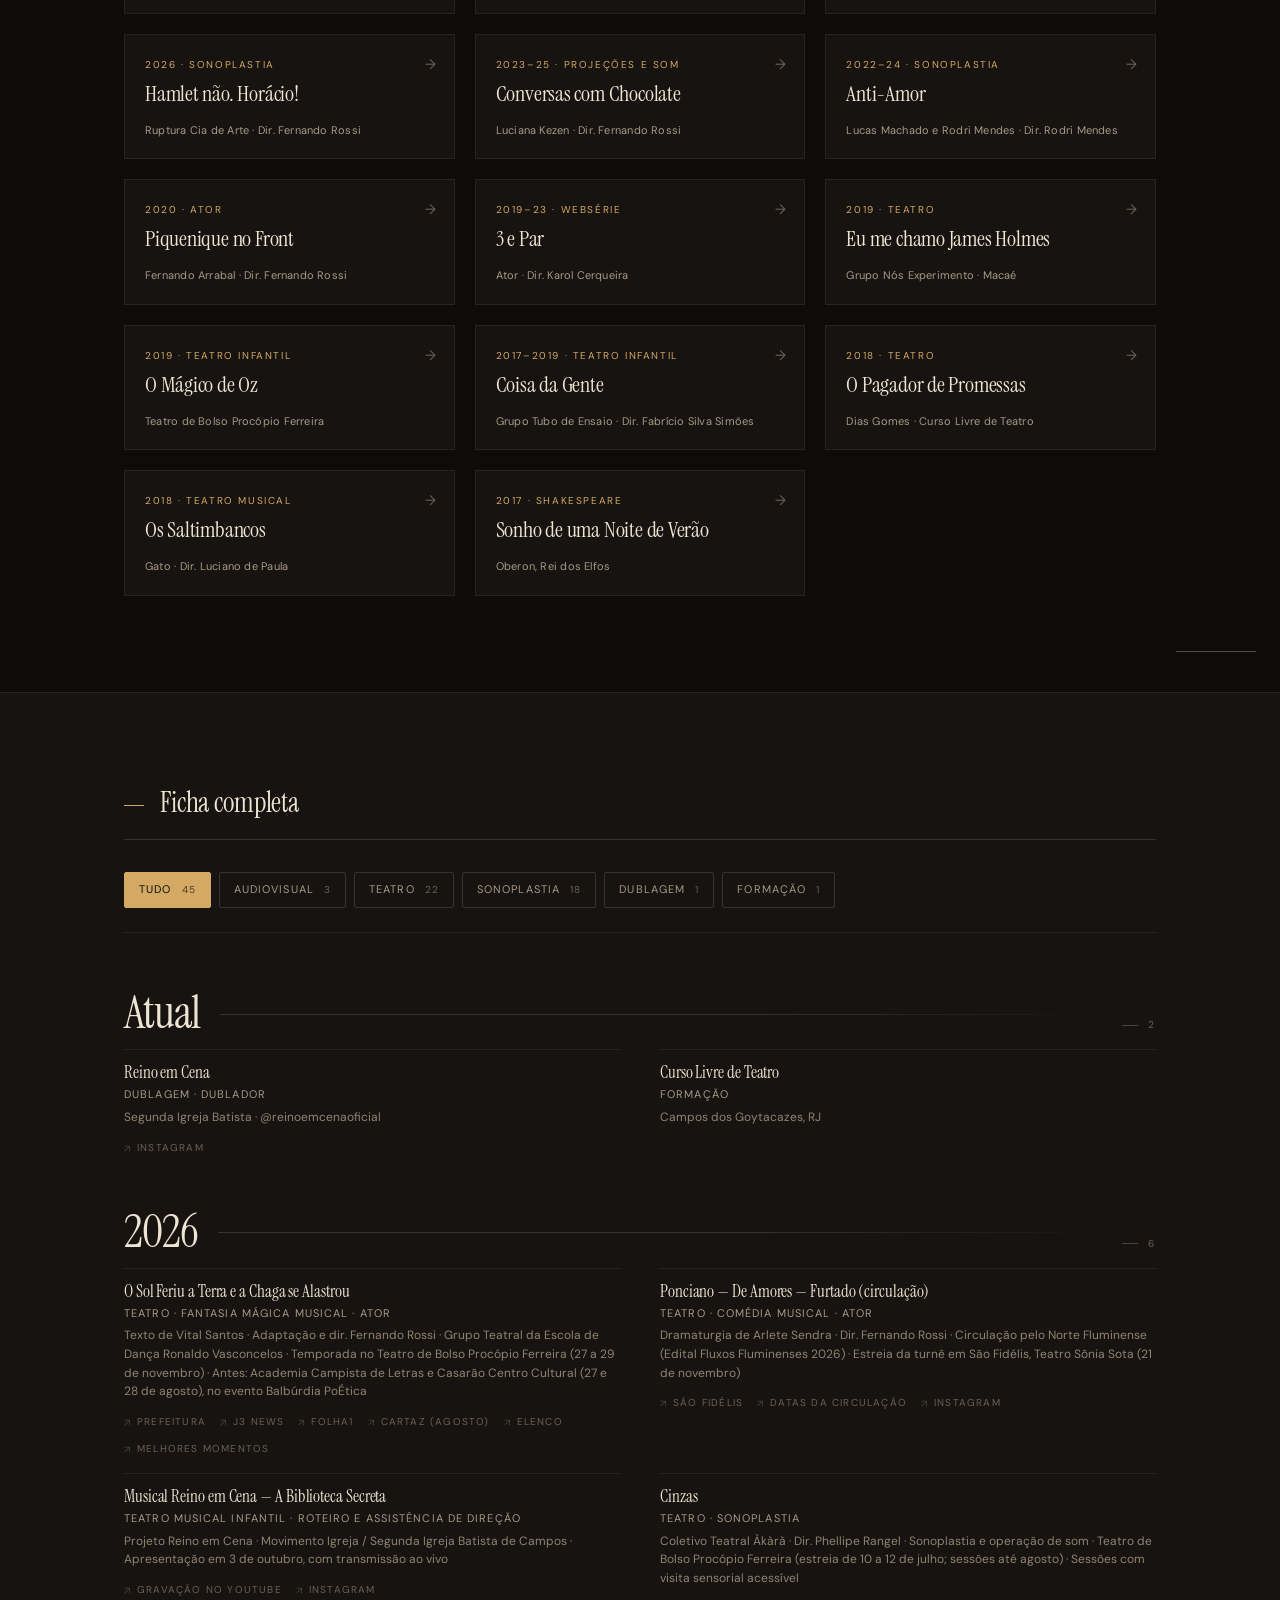
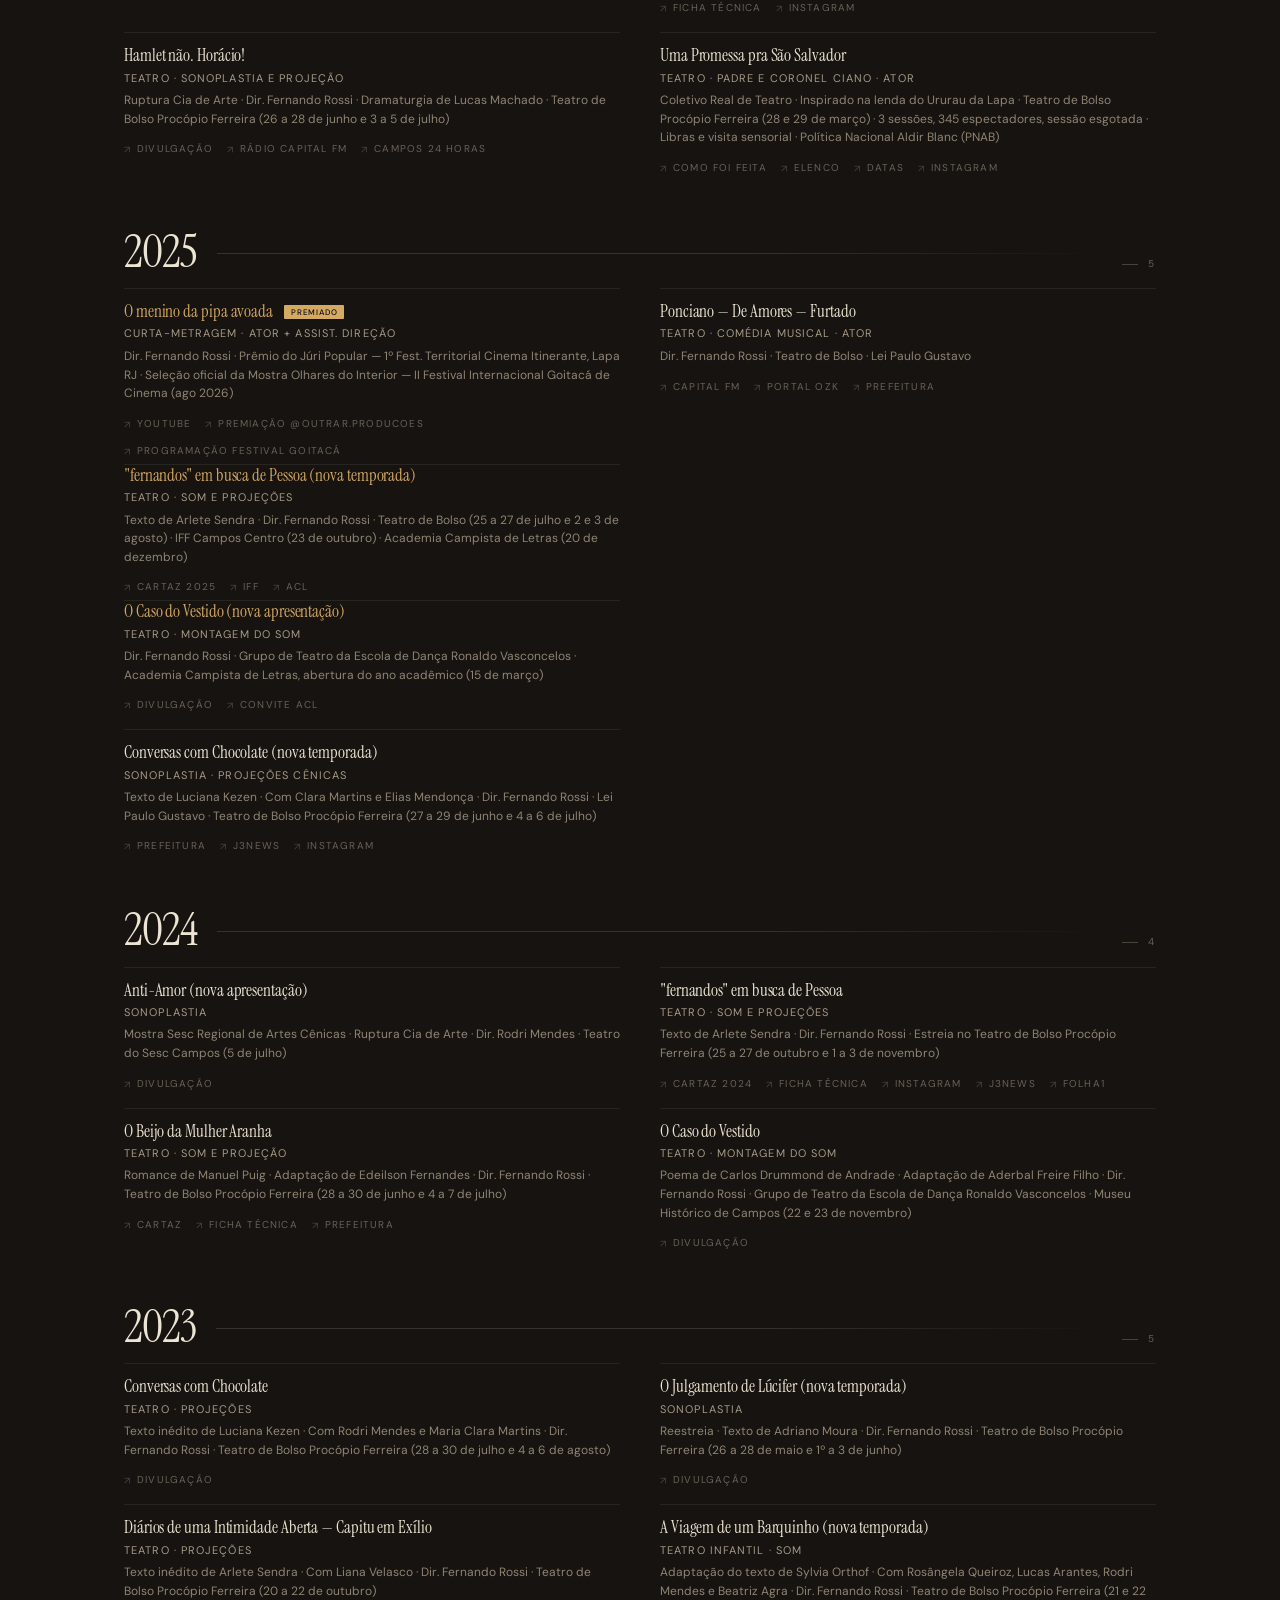
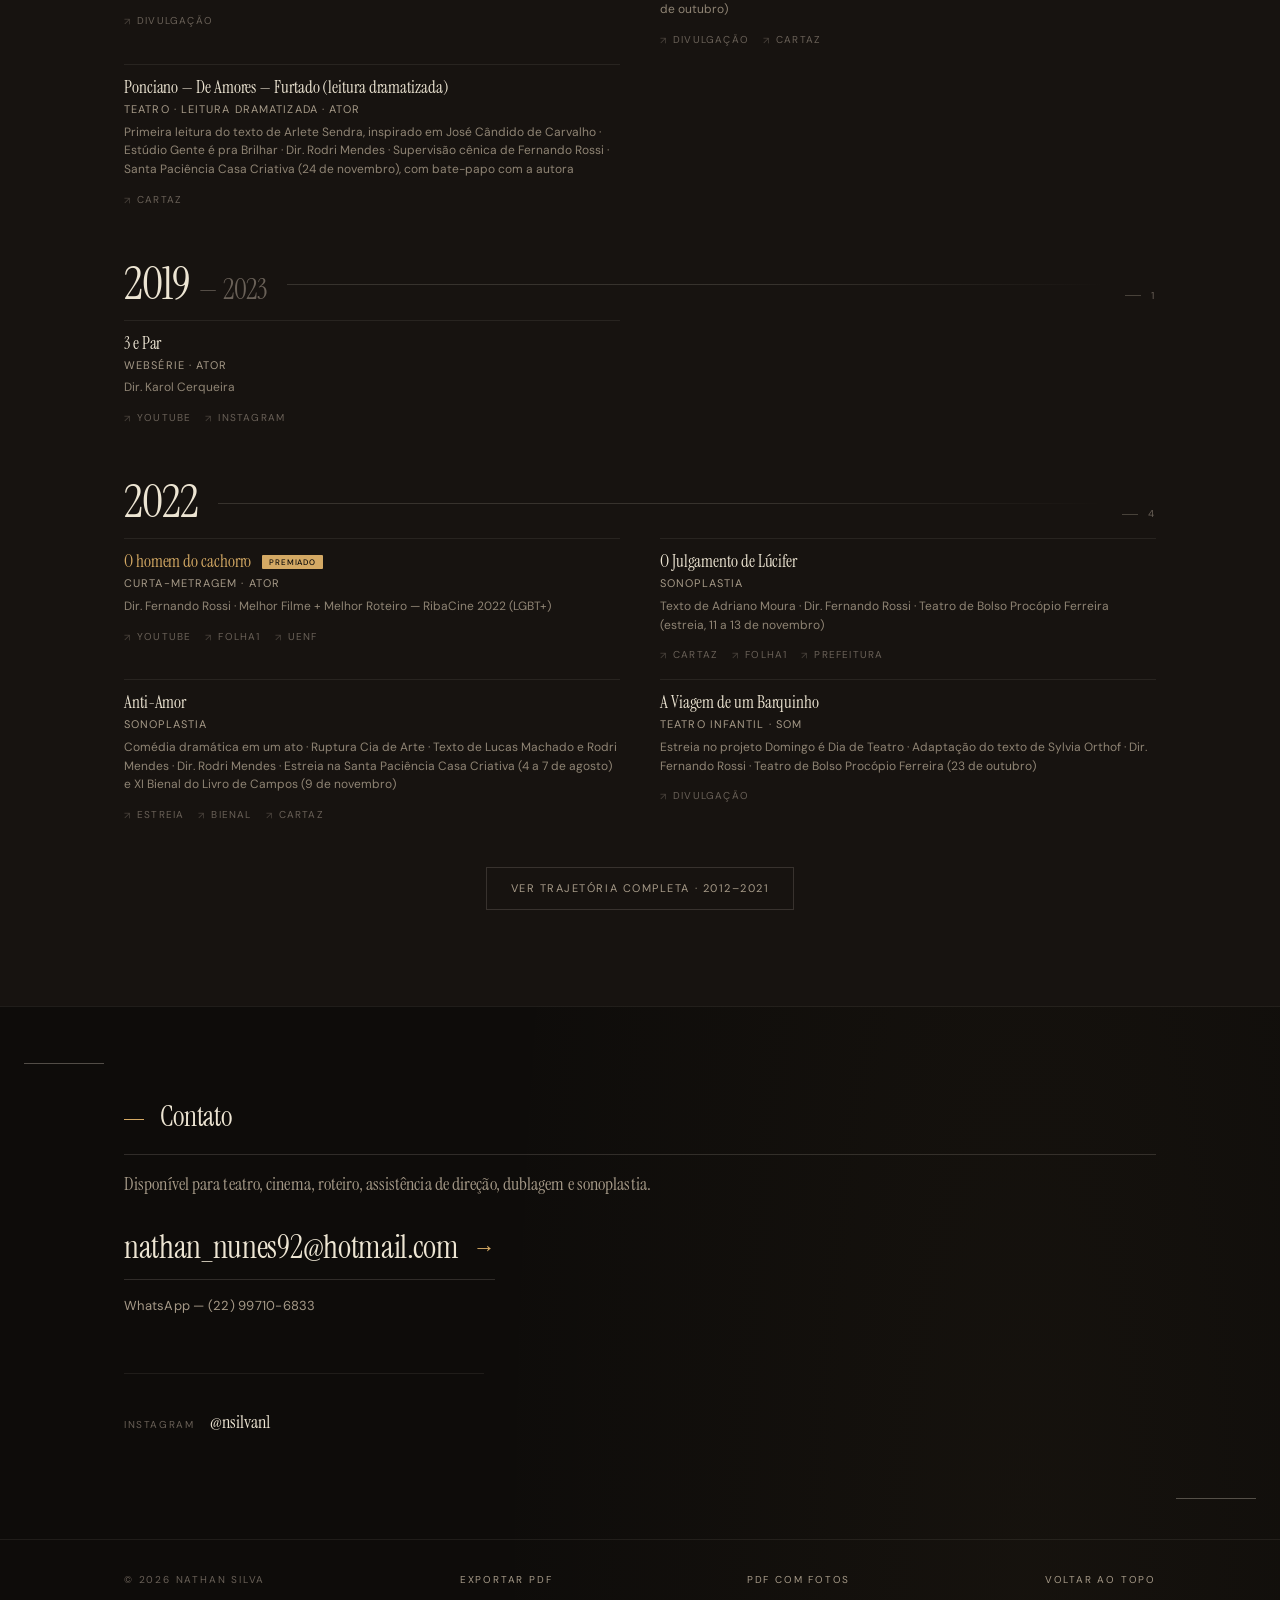
==== commit 6ec9ac61: "Adiciona Cinzas, Hamlet, Conversas com Chocolate, Paixão de Cristo, Tango dos Assassinos e Palhaço P" ====
--- a/classico.html
+++ b/classico.html
@@ -190,7 +190,7 @@
         </button>
 
         <button type="button" class="destaques__card destaques__card--index" data-work="ponciano" aria-label="Abrir detalhes: Ponciano — De Amores — Furtado">
-          <span class="destaques__year">2025–2026 &middot; Teatro</span>
+          <span class="destaques__year">2023–2026 &middot; Teatro</span>
           <h3 class="destaques__title">Ponciano — De Amores — Furtado</h3>
           <p class="destaques__meta">Comédia musical &middot; Dir. Fernando Rossi</p>
           <span class="destaques__arrow" aria-hidden="true">&rarr;</span>
@@ -228,6 +228,27 @@
           <span class="destaques__year">2022–23 &middot; Som</span>
           <h3 class="destaques__title">A Viagem de um Barquinho</h3>
           <p class="destaques__meta">Sylvia Orthof &middot; Dir. Fernando Rossi</p>
+          <span class="destaques__arrow" aria-hidden="true">&rarr;</span>
+        </button>
+
+        <button type="button" class="destaques__card destaques__card--index" data-work="cinzas" aria-label="Abrir detalhes: Cinzas">
+          <span class="destaques__year">2026 &middot; Sonoplastia</span>
+          <h3 class="destaques__title">Cinzas</h3>
+          <p class="destaques__meta">Coletivo Teatral Àkàrà &middot; Dir. Phellipe Rangel</p>
+          <span class="destaques__arrow" aria-hidden="true">&rarr;</span>
+        </button>
+
+        <button type="button" class="destaques__card destaques__card--index" data-work="hamlet-horacio" aria-label="Abrir detalhes: Hamlet não. Horácio!">
+          <span class="destaques__year">2026 &middot; Sonoplastia</span>
+          <h3 class="destaques__title">Hamlet não. Horácio!</h3>
+          <p class="destaques__meta">Ruptura Cia de Arte &middot; Dir. Fernando Rossi</p>
+          <span class="destaques__arrow" aria-hidden="true">&rarr;</span>
+        </button>
+
+        <button type="button" class="destaques__card destaques__card--index" data-work="conversas-chocolate" aria-label="Abrir detalhes: Conversas com Chocolate">
+          <span class="destaques__year">2023–25 &middot; Projeções e som</span>
+          <h3 class="destaques__title">Conversas com Chocolate</h3>
+          <p class="destaques__meta">Luciana Kezen &middot; Dir. Fernando Rossi</p>
           <span class="destaques__arrow" aria-hidden="true">&rarr;</span>
         </button>
 
@@ -401,15 +422,17 @@
             </li>
             <li class="work" data-type="teatro">
               <h4 class="work__title">Cinzas</h4><span class="work__meta">Teatro &middot; Sonoplastia</span>
-              <p class="work__extra">Coletivo Teatral Àkàrà &middot; Teatro de Bolso Procópio Ferreira (jul–ago) &middot; Sessões com visita sensorial acessível</p>
+              <p class="work__extra">Coletivo Teatral Àkàrà &middot; Dir. Phellipe Rangel &middot; Sonoplastia e operação de som &middot; Teatro de Bolso Procópio Ferreira (estreia de 10 a 12 de julho; sessões até agosto) &middot; Sessões com visita sensorial acessível</p>
               <ul class="work__sources">
+                <li><a href="https://www.instagram.com/p/DaykuX3xpzv/" target="_blank" rel="noopener">Ficha técnica</a></li>
                 <li><a href="https://www.instagram.com/espetaculocinzas/" target="_blank" rel="noopener">Instagram</a></li>
               </ul>
             </li>
             <li class="work" data-type="teatro">
               <h4 class="work__title">Hamlet não. Horácio!</h4><span class="work__meta">Teatro &middot; Sonoplastia e projeção</span>
-              <p class="work__extra">Ruptura Cia de Arte &middot; Dir. Fernando Rossi &middot; Dramaturgia de Lucas Machado &middot; Teatro de Bolso Procópio Ferreira (jun–jul)</p>
+              <p class="work__extra">Ruptura Cia de Arte &middot; Dir. Fernando Rossi &middot; Dramaturgia de Lucas Machado &middot; Teatro de Bolso Procópio Ferreira (26 a 28 de junho e 3 a 5 de julho)</p>
               <ul class="work__sources">
+                <li><a href="https://www.instagram.com/p/DZDHe71uh4Z/" target="_blank" rel="noopener">Divulgação</a></li>
                 <li><a href="https://capitalfmradio.com.br/hamlet-nao-horacio-estreia-no-teatro-de-bolso-com-releitura-do-classico-de-shakespeare/" target="_blank" rel="noopener">Rádio Capital FM</a></li>
                 <li><a href="https://campos24horas.com.br/noticia/hamlet-nao-horacio-leva-humor-e-metalinguagem-ao-palco-do-teatro-de-bolso" target="_blank" rel="noopener">Campos 24 Horas</a></li>
               </ul>
@@ -467,11 +490,12 @@
               </ul>
             </li>
             <li class="work" data-type="sonoplastia">
-              <h4 class="work__title">Conversas com Chocolate</h4><span class="work__meta">Sonoplastia &middot; Projeções cênicas</span>
-              <p class="work__extra">Dir. Fernando Rossi &middot; Teatro de Bolso</p>
+              <h4 class="work__title">Conversas com Chocolate (nova temporada)</h4><span class="work__meta">Sonoplastia &middot; Projeções cênicas</span>
+              <p class="work__extra">Texto de Luciana Kezen &middot; Com Clara Martins e Elias Mendonça &middot; Dir. Fernando Rossi &middot; Lei Paulo Gustavo &middot; Teatro de Bolso Procópio Ferreira (27 a 29 de junho e 4 a 6 de julho)</p>
               <ul class="work__sources">
                 <li><a href="https://campos.rj.gov.br/exibirNoticia.php?id_noticia=97681" target="_blank" rel="noopener">Prefeitura</a></li>
                 <li><a href="https://j3news.com/2025/07/05/peca-conversas-com-chocolate-em-cartaz-neste-fim-de-semana-no-teatro-de-bolso/" target="_blank" rel="noopener">J3News</a></li>
+                <li><a href="https://www.instagram.com/p/DLaolNfxYOT/" target="_blank" rel="noopener">Instagram</a></li>
               </ul>
             </li>
           </ul>
@@ -521,9 +545,14 @@
           <header class="chapter__header">
             <h3 class="chapter__year">2023</h3>
             <span class="chapter__line" aria-hidden="true"></span>
-            <span class="chapter__count">3</span>
+            <span class="chapter__count">5</span>
           </header>
           <ul class="chapter__items">
+            <li class="work" data-type="sonoplastia">
+              <h4 class="work__title">Conversas com Chocolate</h4><span class="work__meta">Teatro &middot; Projeções</span>
+              <p class="work__extra">Texto inédito de Luciana Kezen &middot; Com Rodri Mendes e Maria Clara Martins &middot; Dir. Fernando Rossi &middot; Teatro de Bolso Procópio Ferreira (28 a 30 de julho e 4 a 6 de agosto)</p>
+              <ul class="work__sources"><li><a href="https://www.instagram.com/p/CvDKFnGOlF5/" target="_blank" rel="noopener">Divulgação</a></li></ul>
+            </li>
             <li class="work" data-type="sonoplastia">
               <h4 class="work__title">O Julgamento de Lúcifer (nova temporada)</h4><span class="work__meta">Sonoplastia</span>
               <p class="work__extra">Reestreia &middot; Texto de Adriano Moura &middot; Dir. Fernando Rossi &middot; Teatro de Bolso Procópio Ferreira (26 a 28 de maio e 1º a 3 de junho)</p>
@@ -538,6 +567,11 @@
               <h4 class="work__title">A Viagem de um Barquinho (nova temporada)</h4><span class="work__meta">Teatro infantil &middot; Som</span>
               <p class="work__extra">Adaptação do texto de Sylvia Orthof &middot; Com Rosângela Queiroz, Lucas Arantes, Rodri Mendes e Beatriz Agra &middot; Dir. Fernando Rossi &middot; Teatro de Bolso Procópio Ferreira (21 e 22 de outubro)</p>
               <ul class="work__sources"><li><a href="https://www.instagram.com/p/CydpkoDu31j/" target="_blank" rel="noopener">Divulgação</a></li><li><a href="https://www.instagram.com/p/CydogxTuvgz/" target="_blank" rel="noopener">Cartaz</a></li></ul>
+            </li>
+            <li class="work" data-type="teatro">
+              <h4 class="work__title">Ponciano — De Amores — Furtado (leitura dramatizada)</h4><span class="work__meta">Teatro &middot; Leitura dramatizada &middot; Ator</span>
+              <p class="work__extra">Primeira leitura do texto de Arlete Sendra, inspirado em José Cândido de Carvalho &middot; Estúdio Gente é pra Brilhar &middot; Dir. Rodri Mendes &middot; Supervisão cênica de Fernando Rossi &middot; Santa Paciência Casa Criativa (24 de novembro), com bate-papo com a autora</p>
+              <ul class="work__sources"><li><a href="https://www.facebook.com/photo.php?fbid=10218296225955411" target="_blank" rel="noopener">Cartaz</a></li></ul>
             </li>
           </ul>
         </section>
@@ -671,13 +705,13 @@
             </li>
             <li class="work" data-type="teatro">
               <h4 class="work__title">O palhaço Paçoca no mundo mágico das Histórias</h4><span class="work__meta">Teatro &middot; Ator</span>
-              <p class="work__extra">Núcleo de Artes ORI &middot; Teatro de Bolso Procópio Ferreira</p>
-              <ul class="work__sources"><li><a href="https://campos.rj.gov.br/exibirNoticia.php?id_noticia=48944" target="_blank" rel="noopener">Prefeitura</a></li></ul>
+              <p class="work__extra">Núcleo de Artes ORI &middot; Teatro de Bolso Procópio Ferreira (21 a 23 de setembro)</p>
+              <ul class="work__sources"><li><a href="https://www.facebook.com/photo.php?fbid=1770378079726748" target="_blank" rel="noopener">Cartaz</a></li><li><a href="https://campos.rj.gov.br/exibirNoticia.php?id_noticia=48944" target="_blank" rel="noopener">Prefeitura</a></li></ul>
             </li>
             <li class="work" data-type="teatro">
               <h4 class="work__title">O Pagador de Promessas</h4><span class="work__meta">Teatro &middot; Dias Gomes &middot; Ator</span>
               <p class="work__extra">Curso Livre de Teatro &middot; exercício cênico de encerramento &middot; 13 e 14 de dezembro de 2018 &middot; Teatro de Bolso Procópio Ferreira</p>
-              <ul class="work__sources"><li><a href="https://www.instagram.com/p/BreKbU6lTRI/" target="_blank" rel="noopener">Instagram</a></li><li><a href="https://g1.globo.com/rj/norte-fluminense/noticia/2018/12/12/teatro-de-bolso-em-campos-rj-vai-receber-pecas-o-pagador-de-promessas-e-aprendendo-em-tres-atos.ghtml" target="_blank" rel="noopener">G1</a></li></ul>
+              <ul class="work__sources"><li><a href="https://www.instagram.com/p/BreKbU6lTRI/" target="_blank" rel="noopener">Instagram</a></li><li><a href="https://www.facebook.com/photo.php?fbid=1878706182227270" target="_blank" rel="noopener">Cartaz</a></li><li><a href="https://g1.globo.com/rj/norte-fluminense/noticia/2018/12/12/teatro-de-bolso-em-campos-rj-vai-receber-pecas-o-pagador-de-promessas-e-aprendendo-em-tres-atos.ghtml" target="_blank" rel="noopener">G1</a></li></ul>
             </li>
             <li class="work" data-type="teatro">
               <h4 class="work__title">Esquetes: Calabar, Eles não usam Black Tie, Ópera do Malandro, Vestido de Noiva</h4><span class="work__meta">Teatro &middot; Ator</span>
@@ -686,6 +720,7 @@
             <li class="work" data-type="teatro">
               <h4 class="work__title">O Tango dos Assassinos</h4><span class="work__meta">Teatro &middot; Esquete &middot; Ator</span>
               <p class="work__extra">Festival de Esquetes de Campos</p>
+              <ul class="work__sources"><li><a href="https://www.facebook.com/photo/?fbid=10208539051752154" target="_blank" rel="noopener">Foto</a></li><li><a href="https://www.facebook.com/photo/?fbid=10208539064112463" target="_blank" rel="noopener">Foto</a></li><li><a href="https://www.facebook.com/photo/?fbid=10208539064072462" target="_blank" rel="noopener">Foto</a></li></ul>
             </li>
           </ul>
         </section>
@@ -714,7 +749,7 @@
           <ul class="chapter__items">
             <li class="work" data-type="teatro">
               <h4 class="work__title">Sonho de uma Noite de Verão</h4><span class="work__meta">Teatro &middot; Shakespeare &middot; Oberon (Rei dos Elfos)</span>
-              <p class="work__extra">Curso Livre de Teatro &middot; exercício cênico da turma de iniciantes &middot; dezembro de 2017 &middot; Teatro de Bolso</p>
+              <p class="work__extra">Curso Livre de Teatro &middot; exercício cênico da turma de iniciantes &middot; 7 a 10 de dezembro de 2017 &middot; Teatro de Bolso</p>
               <ul class="work__sources"><li><a href="https://www.youtube.com/watch?v=evF4WqzPo14" target="_blank" rel="noopener">Vídeo da apresentação</a></li><li><a href="https://www.facebook.com/tbprocopioferreira/photos/pb.100063542264382.-2207520000/1428153123949247/?type=3" target="_blank" rel="noopener">Facebook Teatro de Bolso</a></li></ul>
             </li>
             <li class="work" data-type="teatro">
@@ -735,6 +770,7 @@
             <li class="work" data-type="teatro">
               <h4 class="work__title">Paixão de Cristo</h4><span class="work__meta">Apóstolo Tiago (2013) &middot; Pedro (2014) &middot; João (2017) &middot; Judas (2018)</span>
               <p class="work__extra">Dir. Pedro Carneiro &middot; Praça São Salvador &middot; Grupo Teatro Sacro Dom Carlos Alberto Navarro</p>
+              <ul class="work__sources"><li><a href="https://www.facebook.com/photo.php?fbid=741371649237147" target="_blank" rel="noopener">Foto (2014)</a></li><li><a href="https://www.facebook.com/photo/?fbid=740914042616241" target="_blank" rel="noopener">Foto (2014, com Jesus)</a></li></ul>
             </li>
           </ul>
         </section>
@@ -1134,6 +1170,135 @@
           { label: 'Prefeitura de Campos', url: 'https://campos.rj.gov.br/exibirNoticia.php?id_noticia=76813' }
         ]
       },
+      'tango-assassinos': {
+        title: 'O Tango dos Assassinos',
+        year: '2018',
+        tagline: 'Teatro — esquete · Festival de Esquetes de Campos',
+        photo: 'assets/fotos/tango-assassinos.jpg',
+        cartaz: 'assets/fotos/tango-assassinos-2.jpg',
+        synopsis: 'Esquete apresentada no Festival de Esquetes de Campos, em 2018, no Teatro de Bolso Procópio Ferreira. Nathan integrou o elenco.',
+        credits: [
+          ['Função', 'Ator'],
+          ['Evento', 'Festival de Esquetes de Campos'],
+          ['Local', 'Teatro de Bolso Procópio Ferreira'],
+          ['Ano', '2018']
+        ],
+        links: [
+          { label: 'Foto 1 (Facebook)', url: 'https://www.facebook.com/photo/?fbid=10208539051752154' },
+          { label: 'Foto 2 (Facebook)', url: 'https://www.facebook.com/photo/?fbid=10208539064112463' },
+          { label: 'Foto 3 (Facebook)', url: 'https://www.facebook.com/photo/?fbid=10208539064072462' }
+        ]
+      },
+      'palhaco-pacoca': {
+        title: 'O palhaço Paçoca no mundo mágico das Histórias',
+        year: '2018',
+        tagline: 'Teatro infantil — Núcleo de Artes ORI',
+        photo: 'assets/fotos/palhaco-pacoca-cartaz.jpg',
+        cartaz: 'assets/fotos/palhaco-pacoca-cartaz.jpg',
+        synopsis: 'Espetáculo infantil do Núcleo de Artes ORI. O palhaço Paçoca, divertido e atrapalhado, esquece de repente como se conta uma história e parte com novos amigos numa busca para recuperar a memória, descobrindo que todos podem contar histórias.',
+        credits: [
+          ['Função', 'Ator'],
+          ['Grupo', 'Núcleo de Artes ORI'],
+          ['Temporada', 'Teatro de Bolso Procópio Ferreira — 21 de setembro (15h) e 22 e 23 de setembro de 2018 (17h)'],
+          ['Classificação', 'Livre']
+        ],
+        links: [
+          { label: 'Cartaz (Facebook)', url: 'https://www.facebook.com/photo.php?fbid=1770378079726748' },
+          { label: 'Prefeitura de Campos', url: 'https://campos.rj.gov.br/exibirNoticia.php?id_noticia=48944' }
+        ]
+      },
+      'paixao-cristo': {
+        title: 'Paixão de Cristo',
+        year: '2012–2018',
+        tagline: 'Teatro sacro — Grupo de Teatro Sacro Dom Carlos Alberto Navarro',
+        photo: 'assets/fotos/paixao-cristo-2014.jpg',
+        cartaz: 'assets/fotos/paixao-cristo-2014-b.jpg',
+        synopsis: 'Onde tudo começou: Nathan estreou nos palcos em 2012 na Paixão de Cristo da Praça São Salvador, encenada pelo Grupo de Teatro Sacro Dom Carlos Alberto Navarro, e voltou ao elenco por vários anos, vivendo apóstolos diferentes.',
+        credits: [
+          ['Personagens', 'Apóstolo Tiago (2013) · Pedro (2014) · João (2017) · Judas (2018)'],
+          ['Direção', 'Pedro Carneiro'],
+          ['Grupo', 'Grupo de Teatro Sacro Dom Carlos Alberto Navarro'],
+          ['Local', 'Praça São Salvador, Campos dos Goytacazes'],
+          ['Fotos', 'Paixão de Cristo 2014 — Gerson Gomes']
+        ],
+        links: [
+          { label: 'Paixão de Cristo 2014, foto de Gerson Gomes (Facebook)', url: 'https://www.facebook.com/photo.php?fbid=741371649237147' },
+          { label: 'Paixão de Cristo 2014 (Facebook)', url: 'https://www.facebook.com/photo/?fbid=740914042616241' }
+        ]
+      },
+      'cinzas': {
+        title: 'Cinzas',
+        year: '2026',
+        tagline: 'Teatro — Coletivo Teatral Àkàrà · sonoplastia e operação de som de Nathan Silva',
+        photo: 'assets/fotos/cinzas.jpg',
+        cartaz: 'assets/fotos/cinzas-cartaz.jpg',
+        synopsis: 'Espetáculo do Coletivo Teatral Àkàrà sobre histórias marcadas pela ancestralidade, pelo enfrentamento às injustiças e pela força que nasce quando não se caminha sozinha. Em 2026 a montagem voltou com novo elenco e estreou no Teatro de Bolso Procópio Ferreira, com sessões acessíveis. Nathan assinou a sonoplastia e a operação técnica de som.',
+        credits: [
+          ['Função', 'Sonoplastia e operação técnica de som'],
+          ['Direção e revisão dramatúrgica', 'Phellipe Rangel'],
+          ['Dramaturgia', 'Maria Esther Machado e Vivien Caz'],
+          ['Elenco', 'Maria Esther Machado, Vivien Caz e Júlia Rocha'],
+          ['Direção musical e sonoplastia', 'Pablo Vinicius'],
+          ['Iluminação', 'Rogério Peixoto'],
+          ['Cenografia', 'puri Amelie'],
+          ['Acessibilidade', 'Lívia Gottlieb Carneiro e Hand Libras'],
+          ['Grupo', 'Coletivo Teatral Àkàrà'],
+          ['Temporada', 'Teatro de Bolso Procópio Ferreira — estreia de 10 a 12 de julho de 2026, às 19h'],
+          ['Fomento', 'Política Nacional Aldir Blanc']
+        ],
+        links: [
+          { label: 'Ficha técnica (Instagram)', url: 'https://www.instagram.com/p/DaykuX3xpzv/' },
+          { label: 'Fotos de cena (Instagram)', url: 'https://www.instagram.com/p/DbB7KJwEbN8/' },
+          { label: 'Instagram @espetaculocinzas', url: 'https://www.instagram.com/espetaculocinzas/' }
+        ]
+      },
+      'hamlet-horacio': {
+        title: 'Hamlet não. Horácio!',
+        year: '2026',
+        tagline: 'Teatro — Ruptura Cia de Arte · sonoplastia de Nathan Silva',
+        photo: 'assets/fotos/hamlet-horacio-cartaz.jpg',
+        cartaz: 'assets/fotos/hamlet-horacio-cartaz.jpg',
+        synopsis: 'Sexta montagem da Ruptura Cia de Arte, uma releitura de Hamlet, de Shakespeare, com humor e metalinguagem, contada a partir de Horácio. Temporada no Teatro de Bolso Procópio Ferreira em junho e julho de 2026.',
+        credits: [
+          ['Função', 'Sonoplastia'],
+          ['Direção', 'Fernando Rossi'],
+          ['Dramaturgia', 'Lucas Machado'],
+          ['Elenco', 'Lucas Machado, Clara Abreu, Vitor Belém, Laíza Dias, João Velasco e Daniel Azeredo'],
+          ['Iluminação', 'Marco Antônio Almeida'],
+          ['Cenografia', 'Vanderlei Machado'],
+          ['Grupo', 'Ruptura Cia de Arte'],
+          ['Temporada', 'Teatro de Bolso Procópio Ferreira — 26, 27 e 28 de junho e 3, 4 e 5 de julho de 2026, às 20h']
+        ],
+        links: [
+          { label: 'Divulgação e ficha (Instagram)', url: 'https://www.instagram.com/p/DZDHe71uh4Z/' },
+          { label: 'Rádio Capital FM', url: 'https://capitalfmradio.com.br/hamlet-nao-horacio-estreia-no-teatro-de-bolso-com-releitura-do-classico-de-shakespeare/' },
+          { label: 'Campos 24 Horas', url: 'https://campos24horas.com.br/noticia/hamlet-nao-horacio-leva-humor-e-metalinguagem-ao-palco-do-teatro-de-bolso' }
+        ]
+      },
+      'conversas-chocolate': {
+        title: 'Conversas com Chocolate',
+        year: '2023–2025',
+        tagline: 'Teatro — texto de Luciana Kezen · Dir. Fernando Rossi',
+        photo: 'assets/fotos/conversas-chocolate-cartaz.jpg',
+        cartaz: 'assets/fotos/conversas-chocolate-cartaz.jpg',
+        synopsis: 'Quando o ambiente familiar se torna tóxico, uma adolescente e um idoso reconhecem um no outro um porto seguro. Espetáculo sobre o amor que une gerações, em que o chocolate marca as fases da vida da neta e do avô. Estreou em 2023 e voltou em 2025, com novo elenco, pela Lei Paulo Gustavo. Nathan fez as projeções em 2023 e a sonoplastia e as projeções em 2025.',
+        credits: [
+          ['Função', 'Projeções (2023) · Sonoplastia e projeções cênicas (2025)'],
+          ['Texto', 'Luciana Kezen'],
+          ['Direção', 'Fernando Rossi'],
+          ['Elenco 2023', 'Rodri Mendes e Maria Clara Martins'],
+          ['Elenco 2025', 'Clara Martins e Elias Mendonça'],
+          ['Iluminação', 'Marco Antonio Almeida'],
+          ['Cenografia', 'Vanderlei Machado e Alessandro C. Silva'],
+          ['Temporadas', 'Teatro de Bolso Procópio Ferreira — 28 a 30 de julho e 4 a 6 de agosto de 2023 · 27 a 29 de junho e 4 a 6 de julho de 2025'],
+          ['Classificação', '12 anos']
+        ],
+        links: [
+          { label: 'Estreia, 2023 (Instagram)', url: 'https://www.instagram.com/p/CvDKFnGOlF5/' },
+          { label: 'Temporada 2025 (Instagram)', url: 'https://www.instagram.com/p/DLaolNfxYOT/' },
+          { label: 'J3News, 2025', url: 'https://j3news.com/2025/07/05/peca-conversas-com-chocolate-em-cartaz-neste-fim-de-semana-no-teatro-de-bolso/' }
+        ]
+      },
       'anti-amor': {
         title: 'Anti-Amor',
         year: '2022–2024',
@@ -1321,21 +1486,23 @@
       },
       'ponciano': {
         title: 'Ponciano — De Amores — Furtado',
-        year: '2025–2026',
-        tagline: 'Comédia musical — temporada em 2025 e circulação pelo Norte Fluminense em 2026',
+        year: '2023–2026',
+        tagline: 'Comédia musical — leitura em 2023, temporada em 2025 e circulação pelo Norte Fluminense em 2026',
         photo: 'assets/fotos/ponciano.jpg',
-        synopsis: 'Adaptação de "O Coronel e o Lobisomem", de José Cândido de Carvalho, celebrando os 111 anos do autor. Explora dimensões políticas, culturais e sociais de Campos dos Goytacazes. Dramaturgia de Arlete Sendra, direção de Fernando Rossi. Depois da temporada de estreia no Teatro de Bolso, em 2025, o espetáculo pegou a estrada em 2026 com uma circulação gratuita pelo Norte Fluminense, contemplada pelo Edital Fluxos Fluminenses 2026. A turnê estreou em 21 de novembro, em São Fidélis.',
+        synopsis: 'Adaptação de "O Coronel e o Lobisomem", de José Cândido de Carvalho, celebrando os 111 anos do autor. Explora dimensões políticas, culturais e sociais de Campos dos Goytacazes. Dramaturgia de Arlete Sendra, direção de Fernando Rossi. O projeto começou em novembro de 2023, com uma leitura dramatizada do texto na Santa Paciência Casa Criativa, seguida de bate-papo com a autora. Depois da temporada de estreia no Teatro de Bolso, em 2025, o espetáculo pegou a estrada em 2026 com uma circulação gratuita pelo Norte Fluminense, contemplada pelo Edital Fluxos Fluminenses 2026. A turnê estreou em 21 de novembro, em São Fidélis.',
         credits: [
           ['Direção', 'Fernando Rossi'],
           ['Dramaturgia', 'Arlete Sendra'],
           ['Função', 'Ator'],
           ['Local', 'Teatro de Bolso Procópio Ferreira, Campos dos Goytacazes'],
+          ['Leitura dramatizada 2023', '24 de novembro de 2023, 20h, Santa Paciência Casa Criativa — Estúdio Gente é pra Brilhar, direção de Rodri Mendes, supervisão cênica de Fernando Rossi'],
           ['Temporada 2025', '29–31 de agosto e 5–7 de setembro de 2025, às 21h'],
           ['Circulação 2026', '21/11 — São Fidélis, Teatro Sônia Sota · 12/12 — Campos dos Goytacazes, ACL (Jardim São Benedito) · 17/12 — Goitacazes, Casa de Cultura José Cândido de Carvalho · 20/12 — São João da Barra, Praça São João Batista'],
           ['Elenco', 'Pedro Fagundes, Katiana Rodrigues, Liana Velasco, João Velasco, Nathan Silva, Valdiney Mendes, Luciana Rossi, Almir Júnior, Geovane Crisóstomo'],
           ['Fomento', 'Lei Paulo Gustavo (2025) · Edital Fluxos Fluminenses 2026 (circulação)']
         ],
         links: [
+          { label: 'Cartaz da leitura dramatizada, 2023 (Facebook)', url: 'https://www.facebook.com/photo.php?fbid=10218296225955411' },
           { label: 'Matéria Capital FM (estreia)', url: 'https://capitalfmradio.com.br/espetaculo-ponciano-de-amores-furtado-estreia-em-campos/' },
           { label: 'Portal OZK', url: 'https://www.portalozk.com/vaf/noticias/entretenimento/teatro-de-bolso-recebe-ponciano-de-amores-furtado-neste-final-de-semana/44063/' },
           { label: 'Prefeitura de Campos', url: 'https://www.campos.rj.gov.br/exibirNoticia.php?id_noticia=98773' },
@@ -1404,6 +1571,7 @@
         year: '2018',
         tagline: 'Teatro — Dias Gomes · Curso Livre de Teatro',
         photo: 'assets/fotos/pagador-promessas.jpg',
+        cartaz: 'assets/fotos/pagador-promessas-cartaz.jpg',
         synopsis: 'Montagem do clássico de Dias Gomes, último exercício cênico do Curso Livre de Teatro de 2018, apresentado em 13 e 14 de dezembro no Teatro de Bolso Procópio Ferreira. Encerrou os dois anos de formação de Nathan no curso.',
         credits: [
           ['Autor', 'Dias Gomes'],
@@ -1415,6 +1583,7 @@
         ],
         links: [
           { label: 'Fotos da montagem (Instagram)', url: 'https://www.instagram.com/p/BreKbU6lTRI/' },
+          { label: 'Cartaz do Teatro de Bolso (Facebook)', url: 'https://www.facebook.com/photo.php?fbid=1878706182227270' },
           { label: 'Divulgação das apresentações (G1)', url: 'https://g1.globo.com/rj/norte-fluminense/noticia/2018/12/12/teatro-de-bolso-em-campos-rj-vai-receber-pecas-o-pagador-de-promessas-e-aprendendo-em-tres-atos.ghtml' }
         ]
       },
@@ -1423,32 +1592,39 @@
         year: '2018',
         tagline: 'Teatro infantil — Núcleo de Artes ORI',
         photo: 'assets/fotos/saltimbancos.jpg',
+        cartaz: 'assets/fotos/saltimbancos-cartaz.jpg',
         synopsis: 'Montagem do clássico musical infantil, com direção de Luciano de Paula. Nathan interpretou o Gato. Apresentações em diferentes espaços de Campos incluindo a Bienal do Livro e o Teatro de Bolso, pelo Projeto 1001 Espetáculos.',
         credits: [
           ['Personagem', 'Gato'],
           ['Direção', 'Luciano de Paula'],
           ['Grupo', 'Núcleo de Artes ORI'],
-          ['Temporadas', 'Bienal de Campos 2018 — Teatro de Bolso — Projeto 1001 Espetáculos']
-        ],
-        links: [
-          { label: 'Na Bienal de Campos 2018 (Instagram)', url: 'https://www.instagram.com/p/Bqp2q3hl0Ep/' }
+          ['Temporadas', 'Teatro de Bolso, 15 a 18 de março de 2018 · Teatro de Bolso, 29 e 30 de setembro de 2018 · Bienal de Campos 2018 · Projeto 1001 Espetáculos']
+        ],
+        links: [
+          { label: 'Na Bienal de Campos 2018 (Instagram)', url: 'https://www.instagram.com/p/Bqp2q3hl0Ep/' },
+          { label: 'Cartaz, março de 2018 (Facebook)', url: 'https://www.facebook.com/photo.php?fbid=1529949543769604' },
+          { label: 'Cartaz, setembro de 2018 (Facebook)', url: 'https://www.facebook.com/photo.php?fbid=1782499921847897' }
         ]
       },
       'sonhos-verão': {
         title: 'Sonho de uma Noite de Verão',
         year: '2017',
         tagline: 'Shakespeare — Curso Livre de Teatro',
-        photo: 'assets/fotos/sonhos-verao.jpg',
+        photo: 'assets/fotos/sonho-verao-oberon.jpg',
+        cartaz: 'assets/fotos/sonho-verao-cartaz.jpg',
         synopsis: 'Exercício cênico de fim de ano da turma de iniciantes do Curso Livre de Teatro, em dezembro de 2017, no Teatro de Bolso Procópio Ferreira. Nathan interpretou Oberon, o Rei dos Elfos, no clássico de William Shakespeare.',
         credits: [
           ['Personagem', 'Oberon (Rei dos Elfos)'],
           ['Autor', 'William Shakespeare'],
           ['Local', 'Teatro de Bolso Procópio Ferreira'],
-          ['Apresentação', 'Dezembro de 2017'],
-          ['Formação', 'Curso Livre de Teatro — turma de iniciantes']
+          ['Apresentações', 'Teatro de Bolso, 7 a 10 de dezembro de 2017, às 19h30, entrada franca'],
+          ['Formação', 'Curso Livre de Teatro — turma de iniciantes, Módulo II (Clássicos)']
         ],
         links: [
           { label: 'Elenco no palco (Instagram)', url: 'https://www.instagram.com/p/BcnM4VkFJav/' },
+          { label: 'Cartaz (Facebook)', url: 'https://www.facebook.com/photo.php?fbid=1419875794776980' },
+          { label: 'Oberon em cena (Facebook)', url: 'https://www.facebook.com/photo.php?fbid=1428153123949247' },
+          { label: 'Elenco no palco, dezembro de 2017 (Facebook)', url: 'https://www.facebook.com/photo.php?fbid=1512999755454737' },
           { label: 'Apresentação completa em 9 partes (YouTube)', url: 'https://www.youtube.com/watch?v=evF4WqzPo14' }
         ]
       }
